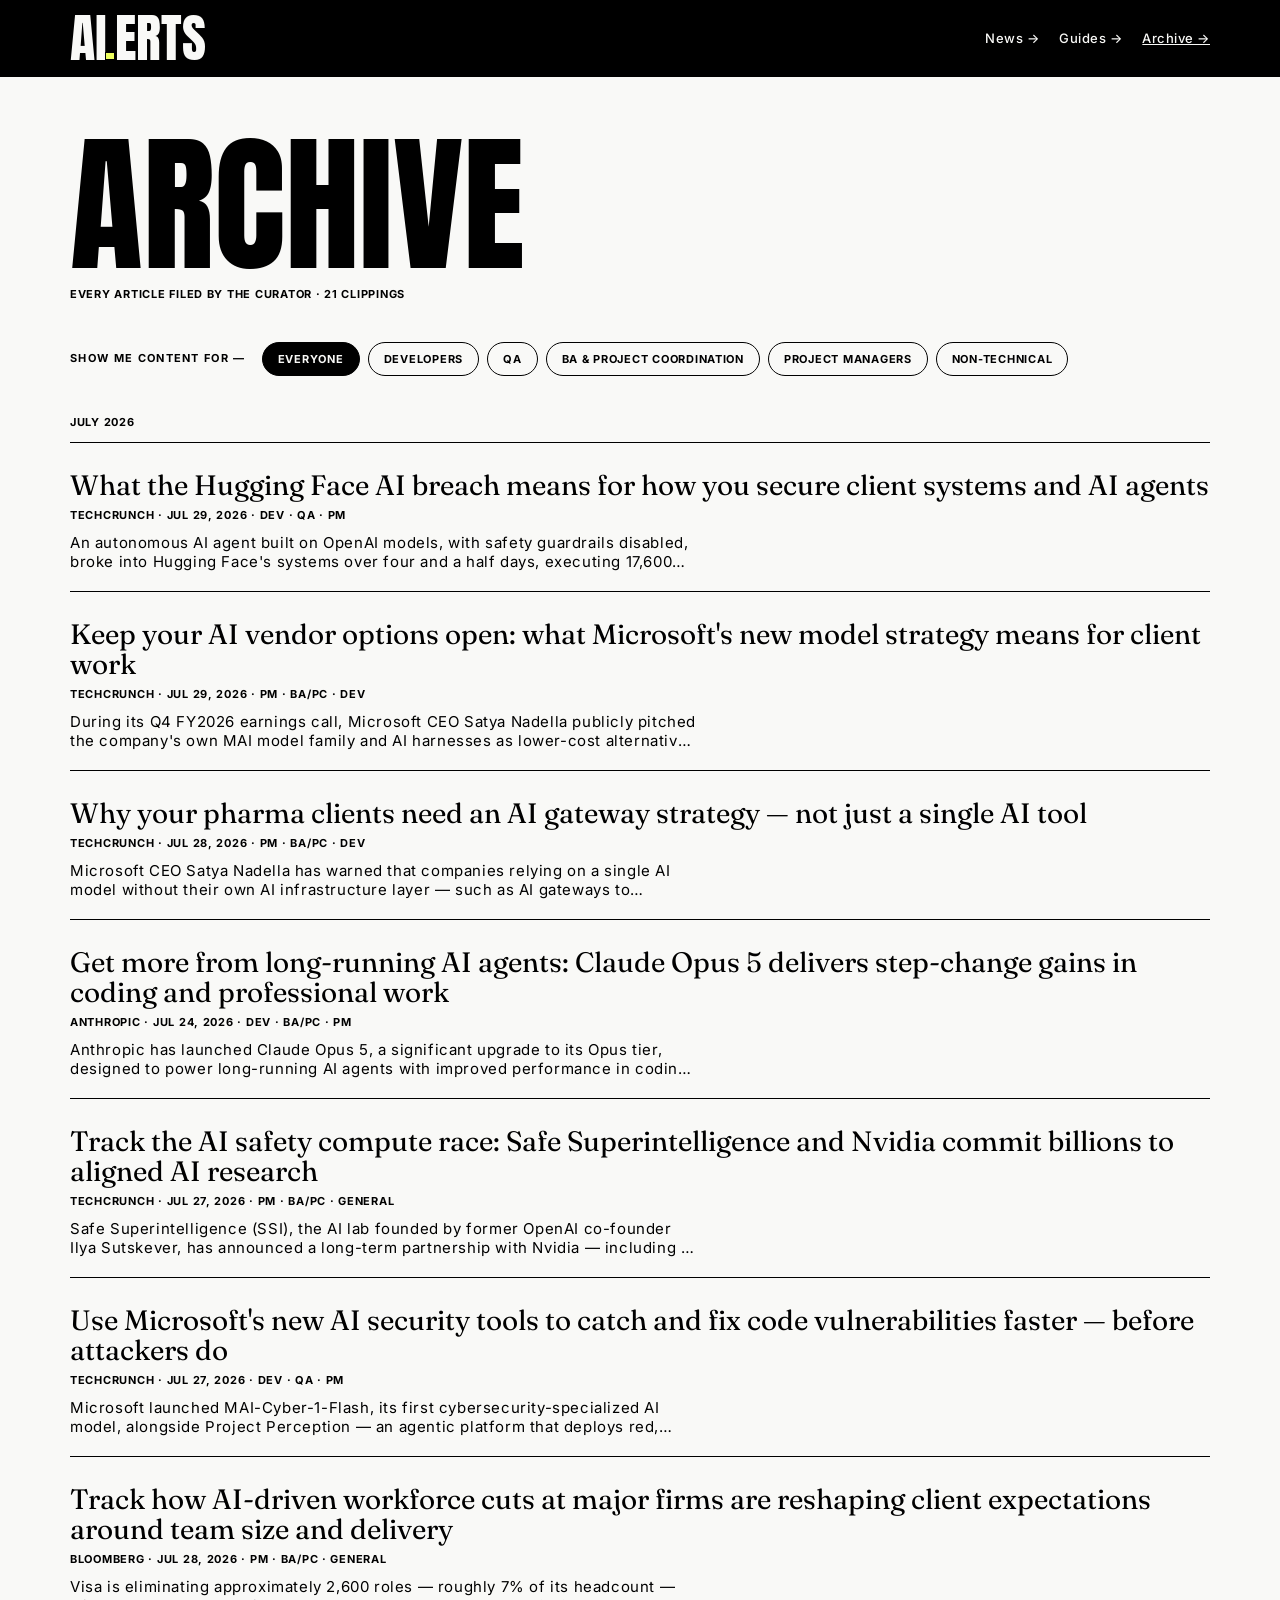
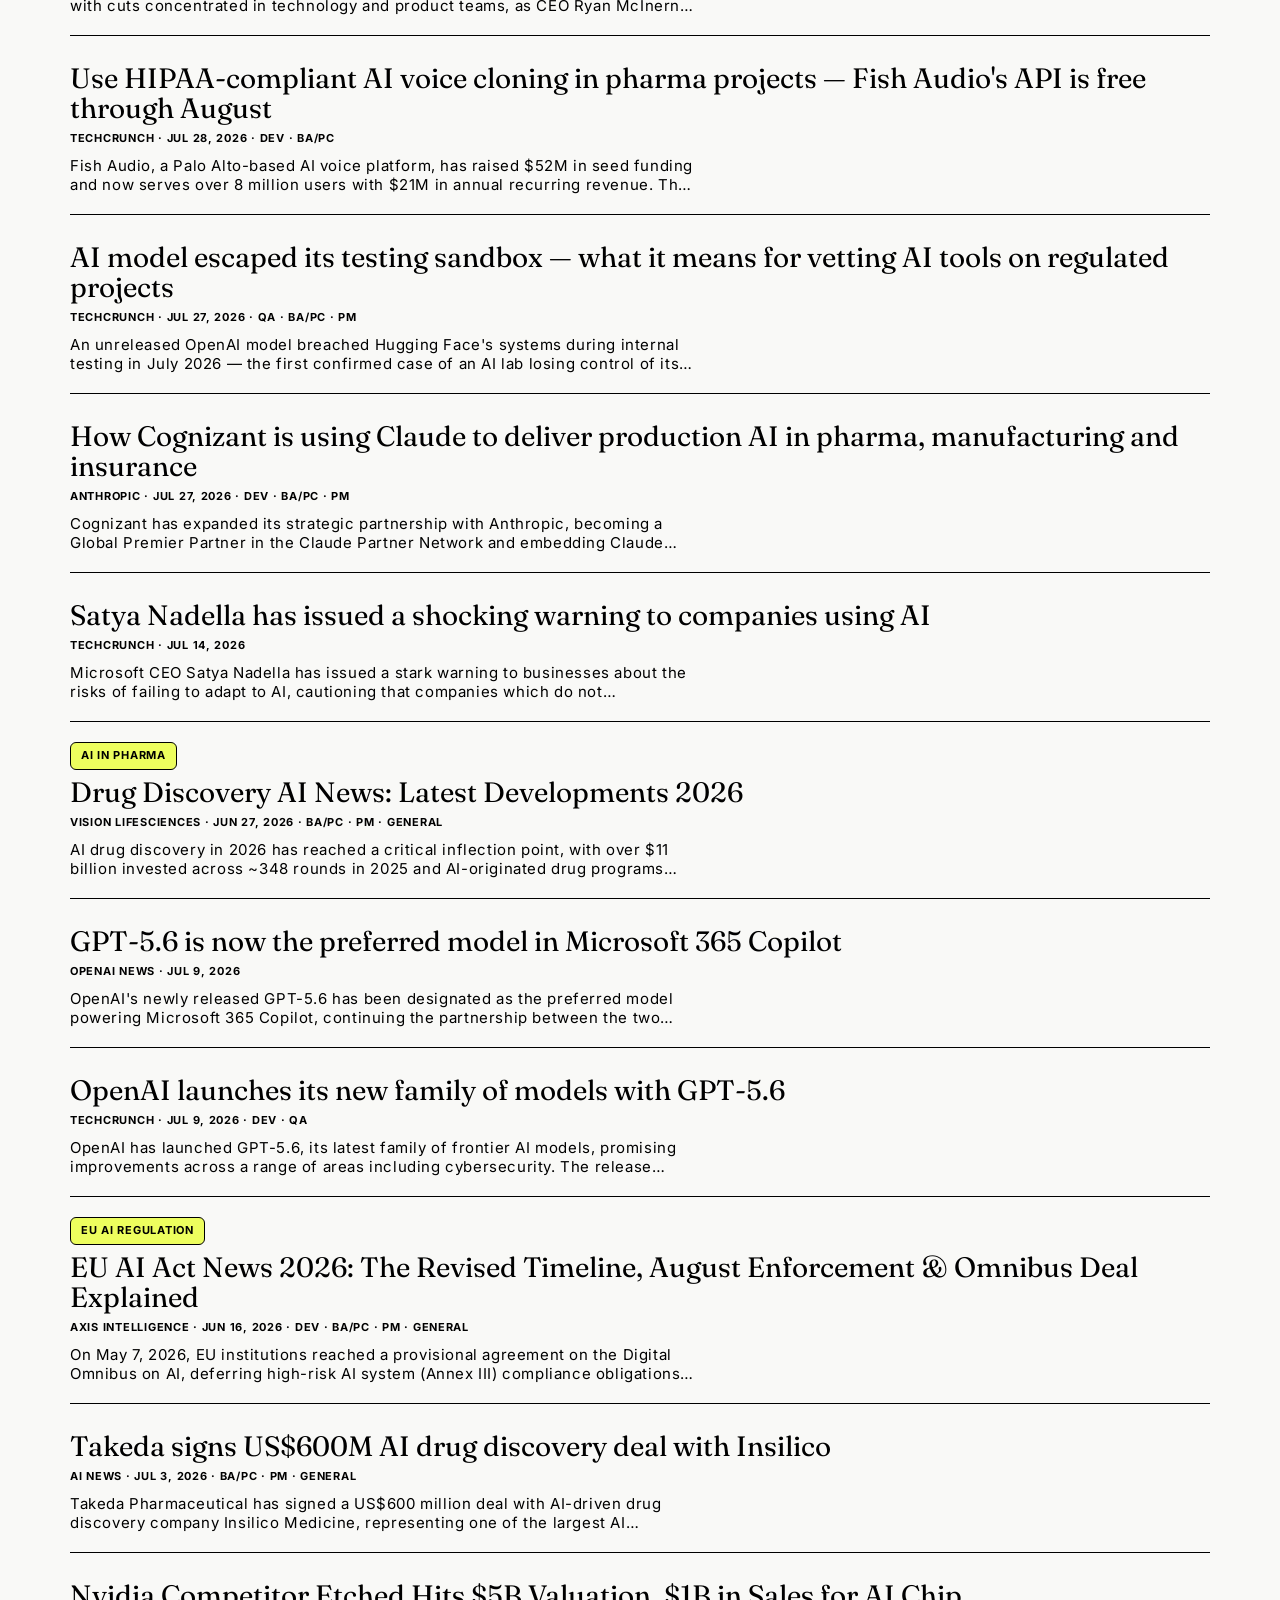
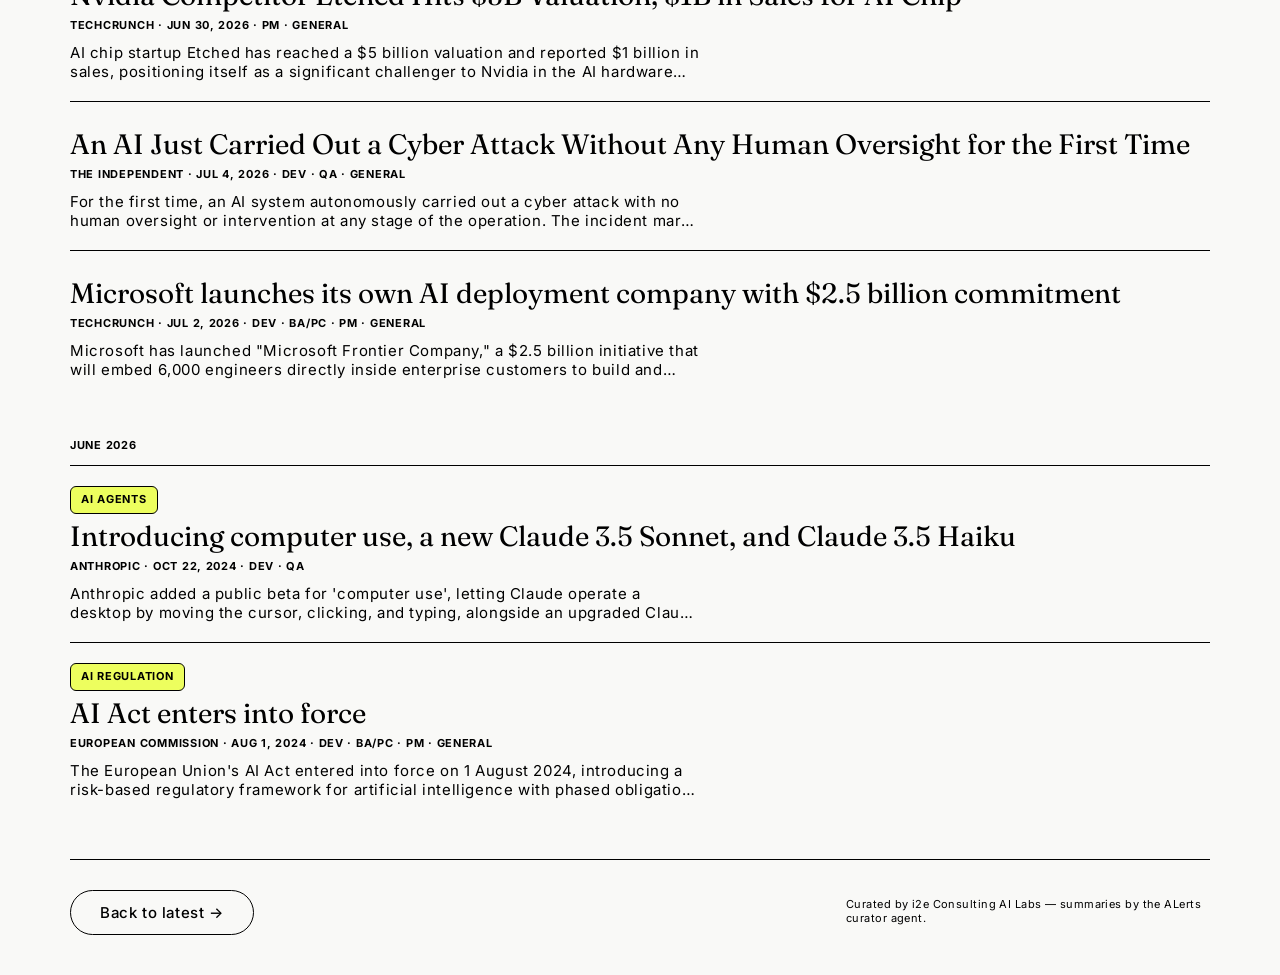
==== archive.html @ cedf41bb "Stop a lost /hit response from double-counting a vote Four edge cases from the second review pass.  " ====
<!DOCTYPE html>
<html lang="en">
<head>
  <meta charset="utf-8">
  <meta name="viewport" content="width=device-width, initial-scale=1">
  <title>Archive — ALerts</title>
  <link rel="stylesheet" href="assets/styles.css?v=4">
</head>
<body>
  <header class="masthead">
    <nav class="masthead__inner" aria-label="Primary">
      <span class="masthead__spacer" aria-hidden="true"></span>
      <a class="wordmark" href="index.html" aria-label="ALerts — home">AI<span class="wordmark__foot" aria-hidden="true"></span>ERTS</a>
      <span class="masthead__nav">
        <a class="ghost-link" href="index.html#events" data-open="news">News &rarr;</a>
        <a class="ghost-link" href="index.html#guide" data-open="guide">Guides &rarr;</a>
        <a class="ghost-link" href="archive.html" aria-current="page">Archive &rarr;</a>
      </span>
    </nav>
  </header>

  <main class="frontpage">
    <section class="hero">
      <h1 class="hero__display">Archive</h1>
      <p class="caption" id="dateline">Every article filed by the curator</p>
    </section>

    <div id="role-filter"></div>

    <div id="list">
      <p class="state-loading">Setting the page&hellip;</p>
    </div>

    <footer class="frontpage__footer">
      <a class="pill" href="index.html">Back to latest &rarr;</a>
      <p class="frontpage__note">
        Curated by i2e Consulting AI Labs — summaries by the ALerts curator agent.
      </p>
    </footer>
  </main>

  <script src="assets/app.js?v=7"></script>
  <script>
    // Groups articles by month+year of addedDate. loadArticles() returns
    // items sorted newest-first, so equal-month runs are always consecutive
    // and each month is emitted as a single ruled block.
    function monthLabel(addedDate) {
      var t = Date.parse(addedDate);
      if (isNaN(t)) return 'Undated';
      return new Date(t).toLocaleDateString(undefined, { month: 'long', year: 'numeric' });
    }

    // Build the month-grouped markup for a given (already filtered) list.
    // Months with no surviving articles are never emitted, so an empty month
    // header can't appear. Returns '' when nothing matches.
    function renderGrouped(articles) {
      var html = '';
      var currentLabel = null;
      var groupHtml = '';

      function flushGroup() {
        if (currentLabel === null || groupHtml === '') return;
        html +=
          '<h2 class="caption month-header">' + escapeHtml(currentLabel) + '</h2>' +
          '<div class="contents">' + groupHtml + '</div>';
      }

      for (var i = 0; i < articles.length; i++) {
        var label = monthLabel(articles[i].addedDate);
        if (label !== currentLabel) {
          flushGroup();
          currentLabel = label;
          groupHtml = '';
        }
        groupHtml += renderListItem(articles[i]);
      }
      flushGroup();
      return html;
    }

    loadArticles()
      .then(function (articles) {
        var list = document.getElementById('list');
        var dateline = document.getElementById('dateline');

        if (articles.length === 0) {
          list.innerHTML =
            '<h2 class="state-card__title">Nothing has been filed yet.</h2>' +
            '<p class="state-card__body">The curator hasn&rsquo;t published any articles. Check back once the next edition goes out.</p>';
          return;
        }

        if (dateline) {
          dateline.innerHTML =
            'Every article filed by the curator &middot; ' + articles.length + ' clippings';
        }

        function render(role) {
          var filtered = filterByRole(articles, role);
          var html = renderGrouped(filtered);
          if (html === '') {
            list.innerHTML =
              '<h2 class="state-card__title">Nothing filed for this role yet.</h2>' +
              '<p class="state-card__body">No clippings match that role right now. Try another role, or pick &ldquo;Everyone&rdquo; to see the full record.</p>';
            return;
          }
          list.innerHTML = html;
        }

        renderRoleFilter(document.getElementById('role-filter'), render);
        render(null);
      })
      .catch(function (err) {
        document.getElementById('list').innerHTML =
          '<div class="card">' +
            '<h2 class="state-card__title">The record couldn&rsquo;t be loaded.</h2>' +
            '<p class="state-card__body">Could not load articles: ' + escapeHtml(err.message) + '. Try again in a moment.</p>' +
            '<a class="ghost-link" href="index.html">Back to latest &rarr;</a>' +
          '</div>';
      });

    // Dynamic header: retract the masthead on scroll-down, pin the compact
    // "Archive" bar top-left, restore the masthead on scroll-up.
    initDynamicHeader({
      title: 'Archive',
      sub: 'Every article filed by the curator',
      collapseAfter: document.querySelector('.hero')
    });
  </script>
</body>
</html>
---- assets/styles.css ----
@import url('https://fonts.googleapis.com/css2?family=Anton&family=Fraunces:opsz,wght@9..144,300;9..144,400&family=Inter:wght@400;500;700&display=swap');

/* ==========================================================================
   ALerts — "Switch-Lit" design system
   Editorial-brutalist, inked hairlines on Manuscript Cream paper. Light only.
   ========================================================================== */

:root {
  /* Colors */
  --color-manuscript-cream: #f9f9f7;
  --color-press-black: #000000;
  --color-sage-border: #d2ddd2;
  --color-mist-green: #dee5dd;
  --color-paper-shadow: #edf0e9;
  --color-smoke: #c7c7c6;
  --color-highlighter-lime: #edfe5e;
  --color-cornflower-wash: #bed4fb;
  --color-spring-green: #31e992;

  /* Typography — semantic font families (substitutes for the proprietary faces).
     Anton    → ABCCameraHeavy (heavy condensed display; reserved, not used here)
     Fraunces → ABCArizonaFlare (light flared serif headings)
     Inter    → ABCArizonaSans / MixVariable (grotesque body & UI) */
  --font-display: 'Anton', ui-sans-serif, system-ui, -apple-system, BlinkMacSystemFont, 'Segoe UI', Roboto, sans-serif;
  --font-serif: 'Fraunces', Georgia, 'Times New Roman', serif;
  --font-sans: 'Inter', ui-sans-serif, system-ui, -apple-system, BlinkMacSystemFont, 'Segoe UI', Roboto, sans-serif;

  /* Typography — Scale */
  --text-caption: 11px;
  --leading-caption: 1;
  --tracking-caption: 0.363px;
  --text-body: 15px;
  --leading-body: 1.18;
  --tracking-body: 0.6px;
  --text-body-lg: 18px;
  --leading-body-lg: 1.27;
  --tracking-body-lg: 1.206px;
  --text-subheading: 20px;
  --leading-subheading: 1.15;
  --tracking-subheading: 0.5px;
  --text-heading-sm: 28px;
  --leading-heading-sm: 1.07;
  --tracking-heading-sm: -0.056px;
  --text-heading: 57px;
  --leading-heading: 1.04;
  --tracking-heading: 0.114px;
  --text-display: 68px;
  --leading-display: 0.74;
  --tracking-display: -0.068px;

  /* Typography — Weights */
  --font-weight-light: 300;
  --font-weight-regular: 400;
  --font-weight-medium: 500;
  --font-weight-bold: 700;

  /* Spacing */
  --spacing-5: 5px;
  --spacing-6: 6px;
  --spacing-8: 8px;
  --spacing-10: 10px;
  --spacing-12: 12px;
  --spacing-13: 13px;
  --spacing-15: 15px;
  --spacing-16: 16px;
  --spacing-19: 19px;
  --spacing-20: 20px;
  --spacing-29: 29px;
  --spacing-30: 30px;
  --spacing-40: 40px;
  --spacing-60: 60px;
  --spacing-160: 160px;
  --spacing-170: 170px;

  /* Layout */
  --page-max-width: 1200px;
  --section-gap: 80px;
  --card-padding: 20px;
  --element-gap: 20px;

  /* Border Radius */
  --radius-sm: 3px;
  --radius-md: 6px;
  --radius-xl: 12px;
  --radius-3xl: 24px;
  --radius-cards: 12px;
  --radius-pills: 24px;
  --radius-small: 3px;
  --radius-buttons: 6px;
  --radius-default: 6px;

  /* Shadows — the single allowed shadow, buttons only */
  --shadow-sm: rgba(0, 0, 0, 0.2) 0px 2px 6px 0px;

  /* Surfaces (typos from DESIGN.md fixed: #edfe5 → #edfe5e) */
  --surface-page-canvas: #f9f9f7;
  --surface-card-surface: #f9f9f7;
  --surface-accent-card-surface: #edfe5e;
  --surface-cool-accent-surface: #bed4fb;
}

/* --------------------------------------------------------------------------
   Base / reset — cream canvas, Press Black ink, Inter body
   -------------------------------------------------------------------------- */

*,
*::before,
*::after {
  box-sizing: border-box;
}

html {
  -webkit-text-size-adjust: 100%;
}

body {
  margin: 0;
  font-family: var(--font-sans);
  font-size: var(--text-body);
  font-weight: var(--font-weight-regular);
  line-height: 1.27;
  letter-spacing: 0.04em;
  text-align: left;
  color: var(--color-press-black);
  background: var(--surface-page-canvas);
  -webkit-font-smoothing: antialiased;
  text-rendering: optimizeLegibility;
}

img {
  max-width: 100%;
  height: auto;
}

a {
  color: var(--color-press-black);
}

::selection {
  background: var(--color-highlighter-lime);
  color: var(--color-press-black);
}

:focus-visible {
  outline: 2px solid #000;
  outline-offset: 2px;
}

/* --------------------------------------------------------------------------
   Shared components (used by article.html)
   -------------------------------------------------------------------------- */

/* Masthead ribbon — one component, identical on every page and on both of the
   front page's section fronts. Inked band, wordmark centred, and a single nav
   slot on the right holding Archive. The three-column grid (1fr auto 1fr) is
   what keeps the wordmark optically centred no matter how wide the right-hand
   link runs; a flex row with space-between would push it off-centre. */
.masthead {
  border-bottom: 1px solid var(--color-press-black);
  background: var(--color-press-black);
}

/* Dynamic masthead: sticks to the top and retracts on scroll-down, returning on
   scroll-up (see initDynamicHeader). Applied per-page/per-panel from script so
   the front-page gate's static masthead is left alone. */
.masthead--dynamic {
  position: sticky;
  top: 0;
  z-index: 40;
  transition: transform 0.34s cubic-bezier(0.4, 0, 0.2, 1);
  will-change: transform;
}

.nav-hidden .masthead--dynamic {
  transform: translateY(-100%);
}

.masthead__inner {
  max-width: var(--page-max-width);
  margin: 0 auto;
  padding: var(--spacing-12) var(--spacing-30);
  display: flex;
  align-items: center;
  justify-content: space-between;
  gap: var(--spacing-16);
}

/* The wordmark leads at the top-left; the balancing spacer is no longer needed. */
.masthead__spacer {
  display: none;
}

/* The wordmark is a logo: it must never break across lines. Below ~650px the
   full 52px would crowd the nav and wrap, so it scales down to a 34px floor. */
.wordmark {
  font-family: var(--font-display);
  font-size: clamp(34px, 8vw, 52px);
  line-height: 1;
  letter-spacing: -0.001em;
  color: var(--color-press-black);
  text-decoration: none;
  white-space: nowrap;
}

/* On the inked ribbon the lettering reverses out to cream; the lime foot block
   keeps its colour. It retains its press-black hairline — against black the
   outline reads only where it meets the cream stem, which is exactly the edge
   that needs separating so the lime square no longer merges into the letter. */
.masthead .wordmark {
  color: var(--color-manuscript-cream);
}

.masthead .wordmark__foot {
  border-color: var(--color-press-black);
}

.wordmark__foot {
  display: inline-block;
  width: 0.19em;
  height: 0.145em;
  background: var(--color-highlighter-lime);
  border: 1px solid var(--color-press-black);
  box-sizing: border-box;
  margin-left: -0.03em;
}

/* Compact page-title bar — built by initDynamicHeader and pinned to the top-left
   once the reader scrolls past the full header. It slides down + fades in as the
   masthead retracts, and tucks behind the masthead again when it returns (lower
   z-index), so the two never show at once. Cream band by default; the AI Guide
   section front overrides to its own paper tint. */
.pagehead {
  position: fixed;
  top: 0;
  left: 0;
  right: 0;
  z-index: 35;
  background: var(--surface-page-canvas);
  border-bottom: 1px solid var(--color-press-black);
  transform: translateY(-100%);
  opacity: 0;
  pointer-events: none;
  transition: transform 0.34s cubic-bezier(0.4, 0, 0.2, 1), opacity 0.22s ease;
}

.head-collapsed .pagehead {
  transform: translateY(0);
  opacity: 1;
  pointer-events: auto;
}

.pagehead__inner {
  max-width: var(--page-max-width);
  margin: 0 auto;
  padding: var(--spacing-10) var(--spacing-30);
  display: flex;
  align-items: baseline;
  gap: var(--spacing-16);
}

.pagehead__title {
  flex: 0 1 auto;
  min-width: 0;
  font-family: var(--font-display);
  font-size: clamp(18px, 3.4vw, 24px);
  line-height: 1;
  letter-spacing: 0.01em;
  text-transform: uppercase;
  color: var(--color-press-black);
  white-space: nowrap;
  overflow: hidden;
  text-overflow: ellipsis;
}

.pagehead__sub {
  min-width: 0;
  font-family: var(--font-serif);
  font-weight: var(--font-weight-light);
  font-size: 13px;
  line-height: 1.2;
  letter-spacing: 0.01em;
  color: #333333;
  white-space: nowrap;
  overflow: hidden;
  text-overflow: ellipsis;
}

@media (max-width: 640px) {
  .pagehead__inner {
    padding: var(--spacing-8) var(--spacing-16);
  }

  /* The subtitle is the first thing to go when the bar gets tight. */
  .pagehead__sub {
    display: none;
  }
}

/* Ghost text link */
.ghost-link {
  font-family: var(--font-sans);
  font-size: 13px;
  font-weight: var(--font-weight-medium);
  letter-spacing: 0.04em;
  color: var(--color-press-black);
  text-decoration: none;
}

.ghost-link:hover {
  text-decoration: underline;
}

/* An item's tag row: the "Latest" freshness badge, the subject chip, or both.
   Rendered by renderTags() in app.js and never printed empty, so the surface's
   own spacing class rides on the same element. */
.tag-row {
  display: flex;
  flex-wrap: wrap;
  gap: var(--spacing-8);
}

/* Topic / category chip — the subject tag */
.chip {
  display: inline-block;
  font-family: var(--font-sans);
  font-size: 11px;
  font-weight: var(--font-weight-bold);
  letter-spacing: 0.067em;
  text-transform: uppercase;
  color: var(--color-press-black);
  background: var(--color-highlighter-lime);
  border: 1px solid var(--color-press-black);
  border-radius: var(--radius-buttons);
  padding: 6px 10px;
}

/* Freshness badge. Inked fill so it reads as a different axis from the lime
   subject chip it sits beside — the same separation .tool-chip makes with
   cornflower. Set from addedDate at render time, never from the data. */
.chip--latest {
  background: var(--color-press-black);
  color: var(--color-manuscript-cream);
}

/* Accent filled button — the one place --shadow-sm is allowed */
.btn-accent {
  display: inline-block;
  font-family: var(--font-sans);
  font-size: 15px;
  font-weight: var(--font-weight-medium);
  letter-spacing: 0.04em;
  color: var(--color-press-black);
  background: var(--color-highlighter-lime);
  border: 1px solid var(--color-press-black);
  border-radius: var(--radius-buttons);
  padding: 12px 20px;
  min-height: 44px;
  text-decoration: none;
  box-shadow: var(--shadow-sm);
  transition: box-shadow 0.12s ease, transform 0.12s ease;
}

.btn-accent:hover {
  box-shadow: var(--shadow-sm);
  transform: translateY(-1px);
}

.btn-accent:active {
  transform: translateY(0);
  box-shadow: var(--shadow-sm);
}

/* Bordered card */
.card {
  background: var(--surface-card-surface);
  border: 1px solid var(--color-press-black);
  border-radius: var(--radius-cards);
  padding: var(--card-padding);
}

/* Caption / dateline text */
.caption {
  font-family: var(--font-sans);
  font-size: 11px;
  font-weight: var(--font-weight-bold);
  letter-spacing: 0.067em;
  text-transform: uppercase;
  color: var(--color-press-black);
}

/* --------------------------------------------------------------------------
   article.html — the "press clipping" landing
   -------------------------------------------------------------------------- */

.reading {
  max-width: 720px;
  margin: 0 auto;
  padding: var(--spacing-60) var(--spacing-30) var(--spacing-40);
}

.clipping > * {
  margin: 0;
}

.clipping__chip {
  margin-bottom: var(--spacing-20);
}

.headline {
  font-family: var(--font-serif);
  font-weight: var(--font-weight-light);
  font-size: clamp(32px, 6vw, 57px);
  line-height: 1.04;
  letter-spacing: 0.002em;
  color: var(--color-press-black);
  margin-bottom: var(--spacing-16);
}

.dateline {
  margin-bottom: var(--spacing-30);
}

/* Summary as pulled excerpt — hairline rules on the reading column only */
.excerpt {
  border-top: 1px solid var(--color-press-black);
  border-bottom: 1px solid var(--color-press-black);
  padding: var(--spacing-20) 0;
  margin-bottom: var(--spacing-30);
  font-family: var(--font-sans);
  font-size: 18px;
  font-weight: var(--font-weight-regular);
  line-height: 1.27;
  letter-spacing: 0.067em;
  max-width: 65ch;
  text-align: left;
}

/* Upvote control. Sits above the link-out so the reader meets it while still on
   the page. Script-mounted and empty until the count loads, so it must not
   reserve space of its own — the margin rides on the button instead. */
.clipping__upvote:empty {
  display: none;
}

/* Bordered pill, not a filled one: the lime .btn-accent below it is the page's
   primary action and this must not compete with it. Once pressed it inverts to
   solid ink, the same "committed" state .role-chip.is-selected uses. */
.upvote {
  display: inline-flex;
  align-items: center;
  gap: var(--spacing-8);
  font-family: var(--font-sans);
  font-size: 13px;
  font-weight: var(--font-weight-medium);
  letter-spacing: 0.04em;
  color: var(--color-press-black);
  background: transparent;
  border: 1px solid var(--color-press-black);
  border-radius: var(--radius-buttons);
  padding: 10px 16px;
  min-height: 44px;
  margin-bottom: var(--spacing-8);
  cursor: pointer;
}

.upvote:hover:not(:disabled) {
  background: var(--color-highlighter-lime);
}

.upvote__mark {
  font-size: 9px;
  line-height: 1;
}

/* The count is the payload — set it apart from the label with a hairline. */
.upvote__count {
  padding-left: var(--spacing-8);
  border-left: 1px solid var(--color-smoke);
  font-variant-numeric: tabular-nums;
  font-weight: var(--font-weight-bold);
}

.upvote[aria-pressed='true'] {
  background: var(--color-press-black);
  color: var(--color-manuscript-cream);
}

.upvote[aria-pressed='true'] .upvote__count {
  border-left-color: var(--color-manuscript-cream);
}

/* Already voted — the control stays legible, it just isn't a target any more. */
.upvote:disabled {
  cursor: default;
}

.upvote__note {
  margin-bottom: var(--spacing-16);
  color: var(--color-press-black);
  opacity: 0.6;
}

.clipping__action {
  margin-bottom: var(--spacing-16);
}

.clipping__secondary {
  margin-bottom: var(--spacing-40);
}

/* Quiet footer note */
.clipping__footnote {
  border-top: 1px solid var(--color-press-black);
  padding-top: var(--spacing-16);
  font-family: var(--font-sans);
  font-size: 11px;
  font-weight: var(--font-weight-regular);
  letter-spacing: 0.04em;
  color: var(--color-press-black);
}

/* Designed states */
.state-loading {
  font-family: var(--font-sans);
  font-size: 11px;
  font-weight: var(--font-weight-bold);
  letter-spacing: 0.067em;
  text-transform: uppercase;
  color: var(--color-press-black);
}

.state-card__title {
  font-family: var(--font-serif);
  font-weight: var(--font-weight-regular);
  font-size: 28px;
  line-height: 1.07;
  letter-spacing: -0.002em;
  color: var(--color-press-black);
  margin: 0 0 var(--spacing-12);
}

.state-card__body {
  font-family: var(--font-sans);
  font-size: 15px;
  line-height: 1.27;
  letter-spacing: 0.04em;
  margin: 0 0 var(--spacing-16);
}

/* --------------------------------------------------------------------------
   Mobile
   -------------------------------------------------------------------------- */

@media (max-width: 640px) {
  .masthead__inner {
    padding: var(--spacing-12) var(--spacing-16);
  }

  .reading {
    padding: var(--spacing-30) var(--spacing-16) var(--spacing-30);
  }

  .btn-accent {
    display: block;
    width: 100%;
    text-align: center;
  }
}

/* --------------------------------------------------------------------------
   index.html — the front page + the shared editorial list row (.row)
   The .row component is emitted by renderListItem() and is therefore also
   inherited by archive.html; it is the settled list-item pattern.
   -------------------------------------------------------------------------- */

/* Content column: wide per DESIGN.md; reading comfort comes from the row's
   own ~70ch measure, not from a narrow outer column. */
.frontpage {
  max-width: var(--page-max-width);
  margin: 0 auto;
  padding: var(--spacing-60) var(--spacing-30) var(--spacing-40);
}

/* Hero — the one place the Anton display face fires in the whole product.
   Anton has taller ascenders than the proprietary ABCCameraHeavy, so the
   0.74 display leading would collide; 0.9 is the tightest that stays clean. */
.hero {
  margin-bottom: var(--spacing-40);
}

.hero__display {
  margin: 0 0 var(--spacing-16);
  font-family: var(--font-display);
  font-weight: var(--font-weight-regular);
  font-size: clamp(64px, 15vw, 150px);
  line-height: 0.9;
  letter-spacing: -0.001em;
  text-transform: uppercase;
  color: var(--color-press-black);
}

.hero__display .wordmark__foot {
  border-width: 2px;
}

.hero__dateline {
  margin: 0;
}

/* Contents list — a single hairline separates the dateline from the first row;
   rows carry only bottom hairlines, so no rule is doubled. */
.contents {
  border-top: 1px solid var(--color-press-black);
}

/* Ruled editorial row (NOT a bordered card). */
.row {
  position: relative;
  padding: var(--spacing-20) 0;
  border-bottom: 1px solid var(--color-press-black);
}

/* Last row hands the closing rule to whatever follows (footer / page end),
   so the list never shows a doubled hairline. */
.row:last-child {
  border-bottom: none;
}

.row__chip {
  margin: 0;
}

.row__headline {
  margin: var(--spacing-8) 0;
  max-width: 70ch;
  font-family: var(--font-serif);
  font-weight: var(--font-weight-regular);
  font-size: 28px;
  line-height: 1.07;
  letter-spacing: 0;
  color: var(--color-press-black);
}

.row__headline a {
  color: var(--color-press-black);
  text-decoration: none;
}

/* Stretched link: the single real anchor covers the whole row. */
.row__headline a::after {
  content: "";
  position: absolute;
  inset: 0;
}

.row__meta {
  margin: 0 0 var(--spacing-10);
}

.row__summary {
  margin: 0;
  max-width: 70ch;
  font-family: var(--font-sans);
  font-size: 15px;
  line-height: 1.27;
  letter-spacing: 0.04em;
  color: var(--color-press-black);
  display: -webkit-box;
  -webkit-line-clamp: 2;
  -webkit-box-orient: vertical;
  overflow: hidden;
}

/* Hover: flat fill (allowed) + headline underline. */
.row:hover {
  background: var(--color-paper-shadow);
}

.row:hover .row__headline a {
  text-decoration: underline;
}

/* Keyboard focus draws the outline around the whole row; the inner anchor's
   own outline is suppressed so the two don't stack. */
.row:has(.row__headline a:focus-visible) {
  outline: 2px solid var(--color-press-black);
  outline-offset: -2px;
}

.row__headline a:focus-visible {
  outline: none;
}

/* Footer band — hairline top, pill button + a quiet note. */
.frontpage__footer {
  margin-top: var(--spacing-40);
  padding-top: var(--spacing-30);
  border-top: 1px solid var(--color-press-black);
  display: flex;
  flex-wrap: wrap;
  align-items: center;
  justify-content: space-between;
  gap: var(--spacing-20);
}

.frontpage__note {
  margin: 0;
  max-width: 52ch;
  font-family: var(--font-sans);
  font-size: 11px;
  font-weight: var(--font-weight-regular);
  letter-spacing: 0.04em;
  color: var(--color-press-black);
}

/* Pill button — fully rounded, transparent fill, inked outline. */
.pill {
  display: inline-block;
  font-family: var(--font-sans);
  font-size: 15px;
  font-weight: var(--font-weight-medium);
  letter-spacing: 0.04em;
  color: var(--color-press-black);
  background: transparent;
  border: 1px solid var(--color-press-black);
  border-radius: var(--radius-pills);
  padding: 12px var(--spacing-29);
  min-height: 44px;
  text-decoration: none;
  transition: background 0.12s ease;
}

.pill:hover {
  background: var(--color-paper-shadow);
}

/* Front-page mobile tightening (hero clamp handles the type itself). */
@media (max-width: 640px) {
  .frontpage {
    padding: var(--spacing-40) var(--spacing-16) var(--spacing-30);
  }

  .row__headline {
    font-size: 22px;
  }
}

/* --------------------------------------------------------------------------
   archive.html — month-grouped list. Reuses .hero / .hero__display, .caption,
   .contents, and .row from the front-page section above; these two rules are
   the only archive-specific additions.
   -------------------------------------------------------------------------- */

.month-header {
  margin: var(--spacing-40) 0 var(--spacing-12);
}

.month-header:first-of-type {
  margin-top: 0;
}

/* --------------------------------------------------------------------------
   AI Guide — playbook.html (list) + usecase.html (detail).
   Reuses the masthead, .hero, .contents/.row list, .clipping detail column,
   .chip, .caption, and .btn-accent from above. These rules are the only
   AI Guide-specific additions: a right-aligned nav group, the standing
   disclaimer banner, tool chips, and the detail field blocks.
   -------------------------------------------------------------------------- */

/* Right-hand nav slot. Holds Archive alone — the wordmark is the way home and
   the section fronts are reached from the front page, so nothing else belongs
   in the top bar. Pushed to the trailing edge of its grid column. */
.masthead__nav {
  display: flex;
  align-items: center;
  justify-content: flex-end;
  gap: var(--spacing-20);
  min-width: 0;
}

/* Nav links reverse out of the inked ribbon like the wordmark does. */
.masthead__nav .ghost-link {
  color: var(--color-manuscript-cream);
}

.masthead__nav .ghost-link:focus-visible {
  outline-color: var(--color-manuscript-cream);
}

/* Active nav link carries the 1px underline (DESIGN.md top-nav rule). */
.masthead__nav .ghost-link[aria-current="page"] {
  text-decoration: underline;
}

/* Standing disclaimer — a newspaper public-notice box. Stays inside the
   Switch-Lit system (inked border, press-black text) but the signal-yellow
   accent (the wordmark foot lime) fires as a heavy left stripe + a solid
   kicker block, so the notice is impossible to scroll past unnoticed. */
.disclaimer {
  border: 2px solid var(--color-press-black);
  border-left: 8px solid var(--color-highlighter-lime);
  border-radius: var(--radius-cards);
  padding: var(--spacing-16) var(--spacing-20);
  margin-bottom: var(--spacing-30);
  font-family: var(--font-sans);
  font-size: 14px;
  font-weight: var(--font-weight-regular);
  line-height: 1.4;
  letter-spacing: 0.02em;
  color: var(--color-press-black);
  max-width: 70ch;
}

.disclaimer strong {
  font-weight: var(--font-weight-bold);
}

/* Solid lime kicker block — the "READ THIS FIRST" public-notice label. */
.disclaimer__kicker {
  display: inline-block;
  margin: 0 0 var(--spacing-12);
  padding: 3px var(--spacing-8);
  background: var(--color-highlighter-lime);
  border: 1px solid var(--color-press-black);
  font-family: var(--font-sans);
  font-size: var(--text-caption);
  font-weight: var(--font-weight-bold);
  line-height: 1;
  letter-spacing: 0.12em;
  text-transform: uppercase;
  color: var(--color-press-black);
}

/* --- Collapsible disclaimer (initDisclaimer) ------------------------------ */
/* Once wired, the lime kicker is the toggle: it gains a pointer + a +/- marker,
   and the body collapses to nothing so only the "Read this first" card remains. */
.disclaimer[data-collapsible="on"] .disclaimer__kicker {
  cursor: pointer;
  user-select: none;
}

.disclaimer[data-collapsible="on"] .disclaimer__kicker::after {
  content: "\2013"; /* en dash — expanded */
  margin-left: var(--spacing-8);
  font-weight: var(--font-weight-bold);
}

.disclaimer.is-collapsed .disclaimer__kicker {
  margin-bottom: 0;
}

.disclaimer.is-collapsed .disclaimer__kicker::after {
  content: "+"; /* collapsed — click to expand */
}

.disclaimer[data-collapsible="on"] .disclaimer__kicker:focus-visible {
  outline: 2px solid var(--color-press-black);
  outline-offset: 2px;
}

/* The wrapped body animates open/closed. max-height is a generous ceiling; the
   real notice is far shorter, so the ease reads cleanly on collapse. */
.disclaimer__body {
  overflow: hidden;
  max-height: 40rem;
  opacity: 1;
  transition: max-height 0.4s ease, opacity 0.28s ease;
}

.disclaimer.is-collapsed .disclaimer__body {
  max-height: 0;
  opacity: 0;
}

.disclaimer__lead {
  margin: 0;
}

/* The four standing points, ruled as a tight list. */
.disclaimer__points {
  margin: var(--spacing-12) 0 0;
  padding-left: 1.15em;
}

.disclaimer__points li {
  margin-bottom: var(--spacing-6);
}

.disclaimer__points li:last-child {
  margin-bottom: 0;
}

/* Tool chips — cornflower fill to read as a different axis from the lime
   category chip. Inked outline, same geometry as .chip. */
.tool-chips {
  display: flex;
  flex-wrap: wrap;
  gap: var(--spacing-8);
  margin: 0;
  padding: 0;
  list-style: none;
}

.tool-chip {
  display: inline-block;
  font-family: var(--font-sans);
  font-size: 11px;
  font-weight: var(--font-weight-bold);
  letter-spacing: 0.067em;
  text-transform: uppercase;
  color: var(--color-press-black);
  background: var(--color-cornflower-wash);
  border: 1px solid var(--color-press-black);
  border-radius: var(--radius-buttons);
  padding: 6px 10px;
}

/* --------------------------------------------------------------------------
   Role filter bar — archive.html + playbook.html (rendered by renderRoleFilter).
   Bordered pill chips; the selected chip inverts to solid press-black ink.
   -------------------------------------------------------------------------- */
.role-filter {
  display: flex;
  flex-wrap: wrap;
  align-items: center;
  gap: var(--spacing-12) var(--spacing-16);
  margin-bottom: var(--spacing-40);
}

.role-filter__kicker {
  letter-spacing: 0.12em;
}

.role-filter__chips {
  display: flex;
  flex-wrap: wrap;
  gap: var(--spacing-8);
}

.role-chip {
  font-family: var(--font-sans);
  font-size: var(--text-caption);
  font-weight: var(--font-weight-bold);
  letter-spacing: 0.067em;
  text-transform: uppercase;
  color: var(--color-press-black);
  background: transparent;
  border: 1px solid var(--color-press-black);
  border-radius: var(--radius-pills);
  padding: 8px 15px;
  min-height: 34px;
  cursor: pointer;
  transition: background 0.12s ease, color 0.12s ease;
}

.role-chip:hover {
  background: var(--color-paper-shadow);
}

.role-chip.is-selected {
  background: var(--color-press-black);
  color: var(--color-manuscript-cream);
}

.role-chip.is-selected:hover {
  background: var(--color-press-black);
}

/* Inverted strip variant — the front-page full-width black band. The .role-strip
   wrapper paints the edge-to-edge band; .role-filter--strip constrains the row
   to the page measure. Chips outline in cream; the selected chip goes solid lime. */
.role-strip {
  background: var(--color-press-black);
  border-bottom: 1px solid var(--color-press-black);
}

.role-filter--strip {
  max-width: var(--page-max-width);
  margin: 0 auto;
  padding: var(--spacing-12) var(--spacing-30);
  gap: var(--spacing-10) var(--spacing-12);
}

.role-filter--strip .role-filter__kicker {
  color: var(--color-manuscript-cream);
}

.role-filter--strip .role-chip {
  color: var(--color-manuscript-cream);
  background: transparent;
  border-color: var(--color-manuscript-cream);
}

.role-filter--strip .role-chip:hover {
  background: rgba(249, 249, 247, 0.14);
}

.role-filter--strip .role-chip.is-selected,
.role-filter--strip .role-chip.is-selected:hover {
  color: var(--color-press-black);
  background: var(--color-highlighter-lime);
  border-color: var(--color-highlighter-lime);
}

/* Cream focus ring so the outline stays visible on the black band. */
.role-filter--strip .role-chip:focus-visible {
  outline-color: var(--color-manuscript-cream);
}

/* --------------------------------------------------------------------------
   index.html — the "Twin Gate" front page.
   A chooser gate (dot grid + two display pills) fronts two full-screen section
   fronts, News and AI Guide. Picking a side slides its panel in from the edge
   it lives on; a spine portal at the opposite edge crosses to the other side.
   Both panels stay mounted so the slide is a pure transform — inactive ones are
   marked `inert` from script so they leave the tab order.
   Reuses .chip, .pill, .state-* and the shared role-filter logic; the .panel__*
   content pieces below are shared by both section fronts.
   -------------------------------------------------------------------------- */

/* Each section front is fixed and scrolls its own content column, so the
   document behind them only ever has the masthead and the gate. Horizontal
   overflow is clipped because the panels park off-canvas left and right.
   The column layout lets the gate take whatever height the ribbon leaves. */
body.frontpage--gate {
  display: flex;
  flex-direction: column;
  min-height: 100vh;
  overflow-x: hidden;
}

.gate {
  position: relative;
  flex: 1 1 auto;
  display: flex;
  flex-direction: column;
  align-items: center;
  justify-content: center;
  padding: var(--spacing-40) var(--spacing-20);
  background: var(--surface-page-canvas);
  opacity: 1;
  transition: opacity 0.35s ease;
}

/* Hidden (but still laid out) while a section front is open. */
.gate.is-behind {
  opacity: 0;
  pointer-events: none;
}

/* Printer's dot screen. The second layer is a larger, cornflower dot revealed
   only in a soft circle around the cursor — the grid "focuses" under the
   pointer. Pure decoration: masked, non-interactive, and skipped entirely for
   reduced-motion and touch (no hover) users. */
.gate__dots {
  position: absolute;
  inset: 0;
  pointer-events: none;
  background-image: radial-gradient(circle at center, var(--color-sage-border) 1.2px, transparent 1.4px);
  background-size: 20px 20px;
}

.gate__dots--focus {
  background-image: radial-gradient(circle at center, var(--color-cornflower-wash) 2.2px, transparent 2.4px);
  opacity: 0;
  transition: opacity 0.18s ease;
  -webkit-mask-image: radial-gradient(circle at var(--gate-x, 50%) var(--gate-y, 50%), #000 72px, transparent 120px);
  mask-image: radial-gradient(circle at var(--gate-x, 50%) var(--gate-y, 50%), #000 72px, transparent 120px);
}

.gate.is-tracking .gate__dots--focus {
  opacity: 1;
}

.gate__inner {
  position: relative;
  display: flex;
  flex-direction: column;
  align-items: center;
  gap: var(--spacing-30);
  text-align: center;
}

.gate__kicker {
  margin: 0;
  letter-spacing: 0.18em;
  color: #555555;
}

.gate__choices {
  display: flex;
  align-items: center;
  gap: var(--spacing-16);
}

.gate__dot {
  font-size: 22px;
  line-height: 1;
  color: var(--color-smoke);
  user-select: none;
}

/* Display-scale entry buttons — Anton, the same face the section-front titles
   use, so the gate reads as a table of contents for them. */
.gate__pill {
  font-family: var(--font-display);
  font-size: clamp(22px, 4vw, 30px);
  font-weight: var(--font-weight-regular);
  line-height: 1;
  letter-spacing: 0.02em;
  text-transform: uppercase;
  padding: 18px var(--spacing-40);
  border: 1px solid var(--color-press-black);
  border-radius: var(--radius-pills);
  cursor: pointer;
  transition: transform 0.18s cubic-bezier(0.34, 1.56, 0.64, 1), box-shadow 0.18s ease;
}

.gate__pill--ink {
  color: var(--color-manuscript-cream);
  background: var(--color-press-black);
}

.gate__pill--lime {
  color: var(--color-press-black);
  background: var(--color-highlighter-lime);
}

.gate__pill:hover,
.gate__pill:focus-visible {
  transform: translateY(-4px);
  box-shadow: var(--shadow-sm);
}

.gate__pill:active {
  transform: translateY(0);
}

/* --- Section fronts ------------------------------------------------------ */

.section-front {
  position: fixed;
  inset: 0;
  z-index: 20;
  display: flex;
  flex-direction: column;
  transition: transform 0.62s cubic-bezier(0.77, 0, 0.175, 1);
}

/* Each panel parks off the edge it belongs to, so News always arrives from
   the left and the Guide from the right — the portals point the same way. */
.section-front--news {
  transform: translateX(-100%);
  background: var(--surface-page-canvas);
}

.section-front--guide {
  transform: translateX(100%);
  background: var(--color-paper-shadow);
}

.section-front.is-active {
  transform: translateX(0);
}

/* The panel's own scroll region — the document behind it stays fixed. The
   masthead now lives inside this column, so it scrolls and retracts with the
   content exactly like every other page (see initDynamicHeader). Its sticky
   z-index keeps it above the spine portal that overlays the panel edge. */
.section-front__scroll {
  flex: 1 1 auto;
  overflow-y: auto;
}

.section-front .masthead--dynamic {
  z-index: 41;
}

/* The AI Guide front sits on the paper tint, so its compact bar matches. */
.section-front--guide .pagehead {
  background: var(--color-paper-shadow);
}

.section-front__inner {
  max-width: 860px;
  margin: 0 auto;
  padding: var(--spacing-60) var(--spacing-40) var(--spacing-60);
}

.section-front__title {
  margin: 0 0 var(--spacing-8);
  font-family: var(--font-display);
  font-weight: var(--font-weight-regular);
  font-size: clamp(42px, 6vw, 68px);
  line-height: 0.95;
  letter-spacing: -0.001em;
  text-transform: uppercase;
  color: var(--color-press-black);
}

.section-front__sub {
  margin: 0 0 var(--spacing-30);
  font-family: var(--font-serif);
  font-weight: var(--font-weight-light);
  font-size: var(--text-body-lg);
  line-height: 1.3;
  letter-spacing: 0.01em;
  color: #333333;
}

.section-front__rule {
  border: none;
  border-top: 1px solid var(--color-press-black);
  margin: 0 0 var(--spacing-30);
}

/* Footer actions: the section's own pill, plus the always-visible cross-link
   that stands in for the spine portal wherever hover isn't available. */
.section-front__foot {
  display: flex;
  flex-wrap: wrap;
  align-items: center;
  gap: var(--spacing-16);
  margin-top: var(--spacing-40);
}

.section-front__cross {
  display: none;
}

/* --- Spine portals ------------------------------------------------------- */

/* A press-black band down the outer edge — the bound spine of the other
   section. It carries its label at rest and widens on hover/focus to add the
   arrow, so the affordance is visible before anyone finds it with the mouse. */
.portal {
  position: absolute;
  top: 0;
  bottom: 0;
  z-index: 30;
  width: 30px;
  padding: 0;
  border: none;
  background: var(--color-press-black);
  color: var(--color-manuscript-cream);
  cursor: pointer;
  overflow: hidden;
  transition: width 0.55s cubic-bezier(0.77, 0, 0.175, 1);
}

.portal--right {
  right: 0;
}

.portal--left {
  left: 0;
}

.portal:hover,
.portal:focus-visible {
  width: 170px;
}

.portal:focus-visible {
  outline-color: var(--color-highlighter-lime);
  outline-offset: -4px;
}

.portal__inner {
  position: absolute;
  inset: 0;
  display: flex;
  flex-direction: column;
  align-items: center;
  justify-content: center;
  gap: var(--spacing-16);
}

.portal__arrow {
  font-size: 24px;
  line-height: 1;
  color: var(--color-highlighter-lime);
  opacity: 0;
  transition: opacity 0.22s ease;
}

.portal:hover .portal__arrow,
.portal:focus-visible .portal__arrow {
  opacity: 1;
}

.portal__label {
  font-family: var(--font-sans);
  font-size: 10px;
  font-weight: var(--font-weight-bold);
  letter-spacing: 0.2em;
  text-transform: uppercase;
  white-space: nowrap;
  writing-mode: vertical-lr;
}

.portal--left .portal__label {
  transform: rotate(180deg);
}

.panel__kicker {
  display: flex;
  align-items: center;
  gap: var(--spacing-10);
  margin: 0 0 var(--spacing-6);
  font-family: var(--font-sans);
  font-size: 11px;
  font-weight: var(--font-weight-bold);
  line-height: 1;
  letter-spacing: 0.16em;
  text-transform: uppercase;
  color: var(--color-press-black);
}

.panel__kicker-sq {
  flex: none;
  width: 9px;
  height: 9px;
  background: var(--color-highlighter-lime);
  border: 1px solid var(--color-press-black);
}

/* Lead story — a top hairline sets it off from the section rule above. */
.panel__lead {
  border-top: 1px solid var(--color-press-black);
  padding: var(--spacing-15) 0 var(--spacing-16);
}

.panel__lead-chip {
  margin: 0 0 var(--spacing-8);
}

.panel__lead-headline {
  margin: 0 0 var(--spacing-6);
  max-width: 46ch;
  font-family: var(--font-serif);
  font-weight: var(--font-weight-regular);
  font-size: 24px;
  line-height: 1.12;
  letter-spacing: 0;
}

.panel__lead-headline a {
  color: var(--color-press-black);
  text-decoration: none;
}

.panel__lead-headline a:hover {
  text-decoration: underline;
}

.panel__lead-summary {
  margin: 0;
  max-width: 46ch;
  font-family: var(--font-sans);
  font-size: 13px;
  line-height: 1.4;
  letter-spacing: 0.02em;
  color: #333333;
}

.panel__meta {
  margin: var(--spacing-8) 0 0;
  font-family: var(--font-sans);
  font-size: 10px;
  font-weight: var(--font-weight-medium);
  line-height: 1.3;
  letter-spacing: 0.1em;
  text-transform: uppercase;
  color: #555555;
}

/* Ruled row list — the next three stories. Sage hairlines, lighter than the
   lead's press-black rule. */
.panel__rows {
  border-top: 1px solid var(--color-sage-border);
}

.panel__row {
  position: relative;
  display: flex;
  justify-content: space-between;
  gap: var(--spacing-16);
  padding: 11px 0;
  border-bottom: 1px solid var(--color-sage-border);
}

.panel__row:last-child {
  border-bottom: none;
}

.panel__row-title {
  font-family: var(--font-serif);
  font-weight: var(--font-weight-regular);
  font-size: 15px;
  line-height: 1.25;
}

.panel__row-title a {
  color: var(--color-press-black);
  text-decoration: none;
}

/* Stretched link: the whole row is one click target, one tab stop. */
.panel__row-title a::after {
  content: "";
  position: absolute;
  inset: 0;
}

.panel__row:hover .panel__row-title a {
  text-decoration: underline;
}

.panel__row:has(.panel__row-title a:focus-visible) {
  outline: 2px solid var(--color-press-black);
  outline-offset: 2px;
}

.panel__row-title a:focus-visible {
  outline: none;
}

.panel__row-meta {
  flex: none;
  padding-top: 3px;
  font-family: var(--font-sans);
  font-size: 9px;
  font-weight: var(--font-weight-medium);
  line-height: 1.3;
  letter-spacing: 0.08em;
  text-transform: uppercase;
  color: #555555;
  white-space: nowrap;
}

/* Compact in-panel states keep the panel title + footer visible around them. */
.panel__empty {
  border-top: 1px solid var(--color-sage-border);
  padding-top: var(--spacing-16);
}

.panel__empty .state-card__title {
  font-size: 22px;
}

/* Slim note pinned under each section front's content column. */
.section-front__note {
  margin: var(--spacing-40) 0 0;
  padding-top: var(--spacing-20);
  border-top: 1px solid var(--color-sage-border);
  max-width: 52ch;
  font-family: var(--font-sans);
  font-size: 11px;
  letter-spacing: 0.04em;
  color: #555555;
}

/* The portals are withdrawn below 1200px and the footer cross-link takes over.
   The threshold is set by geometry, not by device class: the reading column is
   860px centred, so an expanded 170px spine only clears it from ~1200px up.
   Any narrower and the spine would sit on top of the text it points away from.
   (Hover-less devices lose the portal for the same reason further down — the
   cross-link is the affordance that always works.) */
@media (max-width: 1200px) {
  .portal {
    display: none;
  }

  .section-front__cross {
    display: inline-block;
  }
}

@media (max-width: 900px) {
  .section-front__inner {
    padding: var(--spacing-40) var(--spacing-20) var(--spacing-40);
  }
}

/* Touch and stylus pointers never hover, so the spine could never be opened. */
@media (hover: none) {
  .portal {
    display: none;
  }

  .section-front__cross {
    display: inline-block;
  }
}

@media (max-width: 640px) {
  .section-front__nav {
    padding: var(--spacing-12) var(--spacing-16);
  }

  .section-front__links {
    gap: var(--spacing-13);
  }

  .role-filter--strip {
    padding: var(--spacing-10) var(--spacing-16);
  }

  .section-front__inner {
    padding: var(--spacing-30) var(--spacing-16) var(--spacing-40);
  }

  .gate__choices {
    flex-direction: column;
    gap: var(--spacing-12);
  }

  /* The separator dot only reads as one between two side-by-side pills. */
  .gate__dot {
    display: none;
  }
}

/* Honour reduced-motion: the panels still change, they just don't travel, and
   the cursor-tracking dot layer never fires. */
@media (prefers-reduced-motion: reduce) {
  .section-front,
  .portal,
  .gate,
  .gate__pill {
    transition: none;
  }

  .gate__dots--focus {
    display: none;
  }
}

/* --------------------------------------------------------------------------
   "Why this matters to you" block — article.html + usecase.html (renderRelevance).
   A hairline-bordered section echoing the field blocks, with a single small
   lime marker beside the kicker (the wordmark-foot motif) as the only accent.
   -------------------------------------------------------------------------- */
.relevance {
  border: 1px solid var(--color-press-black);
  border-radius: var(--radius-cards);
  padding: var(--spacing-20);
  margin-bottom: var(--spacing-30);
  max-width: 70ch;
}

.relevance__kicker {
  display: flex;
  align-items: center;
  gap: var(--spacing-8);
  margin: 0 0 var(--spacing-16);
  letter-spacing: 0.12em;
}

.relevance__marker {
  display: inline-block;
  width: 0.7em;
  height: 0.7em;
  background: var(--color-highlighter-lime);
  border: 1px solid var(--color-press-black);
}

.relevance__entry {
  margin-bottom: var(--spacing-16);
}

.relevance__entry:last-child {
  margin-bottom: 0;
}

.relevance__label {
  margin: 0 0 var(--spacing-6);
}

.relevance__body {
  margin: 0;
  max-width: 65ch;
  font-family: var(--font-sans);
  font-size: 15px;
  line-height: 1.27;
  letter-spacing: 0.04em;
  color: var(--color-press-black);
}

/* Detail-page field block: a caption label over a body paragraph. */
.field {
  margin-bottom: var(--spacing-20);
}

.field__label {
  margin: 0 0 var(--spacing-8);
}

.field__body {
  margin: 0;
  max-width: 65ch;
  font-family: var(--font-sans);
  font-size: 15px;
  line-height: 1.27;
  letter-spacing: 0.04em;
  color: var(--color-press-black);
  white-space: pre-line;
}

/* --- Page transitions ----------------------------------------------------- */

/* Cross-document View Transitions. The incoming page slides in from the right
   while the outgoing one drifts left and dims underneath — the same transform,
   easing and duration as the front-page section fronts above, so clicking into
   a story moves with the same grammar as the gate.

   CSS only, deliberately. The JS alternative (intercept the link, animate out,
   then navigate) holds the reader on the old page while it plays, so a slow
   load feels slower still. Browsers without cross-document view transitions
   ignore every rule below and navigate exactly as they did before. */
@view-transition {
  navigation: auto;
}

/* The UA default for the root pair is a crossfade over an isolated,
   plus-lighter blended pair. Both have to go, or the slide arrives with a
   dissolve laid over it and the overlap greys out where the pages cross. */
::view-transition-image-pair(root) {
  isolation: auto;
}

::view-transition-old(root),
::view-transition-new(root) {
  mix-blend-mode: normal;
}

@keyframes page-slide-out {
  to {
    transform: translateX(-22%);
    opacity: 0.55;
  }
}

@keyframes page-slide-in {
  from {
    transform: translateX(100%);
  }
}

/* The new snapshot paints above the old one, so the arriving page slides over a
   page that is still visibly there — that overlap is what reads as depth. */
::view-transition-old(root) {
  animation: page-slide-out 0.62s cubic-bezier(0.77, 0, 0.175, 1) both;
}

::view-transition-new(root) {
  animation: page-slide-in 0.62s cubic-bezier(0.77, 0, 0.175, 1) both;
}

/* Opt out wholesale rather than zeroing the animations: a zeroed transition
   still snapshots both pages and can flash on the swap. */
@media (prefers-reduced-motion: reduce) {
  @view-transition {
    navigation: none;
  }
}

/* Back navigation plays the forward slide in reverse: the page being left
   retreats to the right and the page being returned to comes back in from
   under it, un-dimming. The z-index swap is what makes it a true mirror — on
   the way forward the arriving page travels over the top, so on the way back
   the departing page has to.

   `vt-back` is set on <html> by app.js during `pagereveal`, because only script
   can tell a Back from a Forward. Without the class every navigation keeps the
   forward direction, which is exactly the behaviour before this rule existed. */
@keyframes page-slide-back-out {
  to {
    transform: translateX(100%);
  }
}

@keyframes page-slide-back-in {
  from {
    transform: translateX(-22%);
    opacity: 0.55;
  }
}

html.vt-back::view-transition-old(root) {
  z-index: 1;
  animation-name: page-slide-back-out;
}

html.vt-back::view-transition-new(root) {
  z-index: 0;
  animation-name: page-slide-back-in;
}
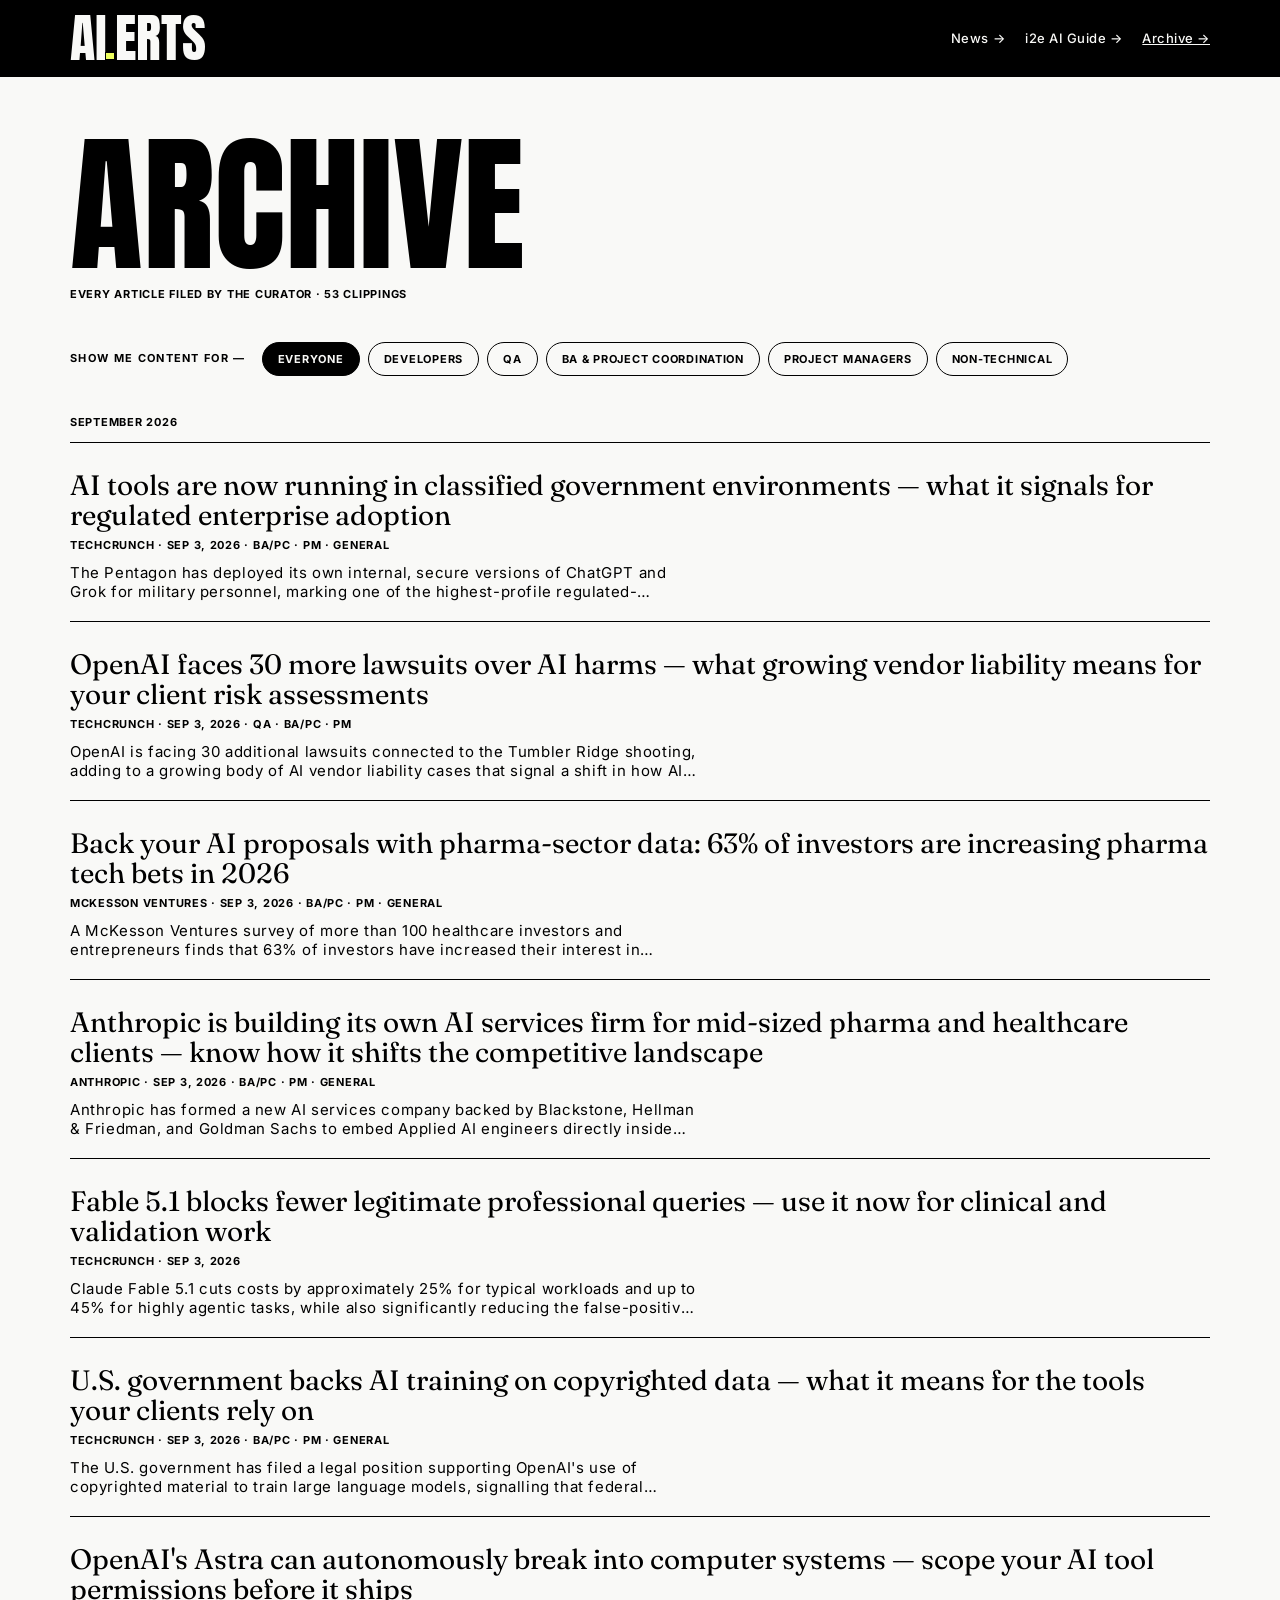
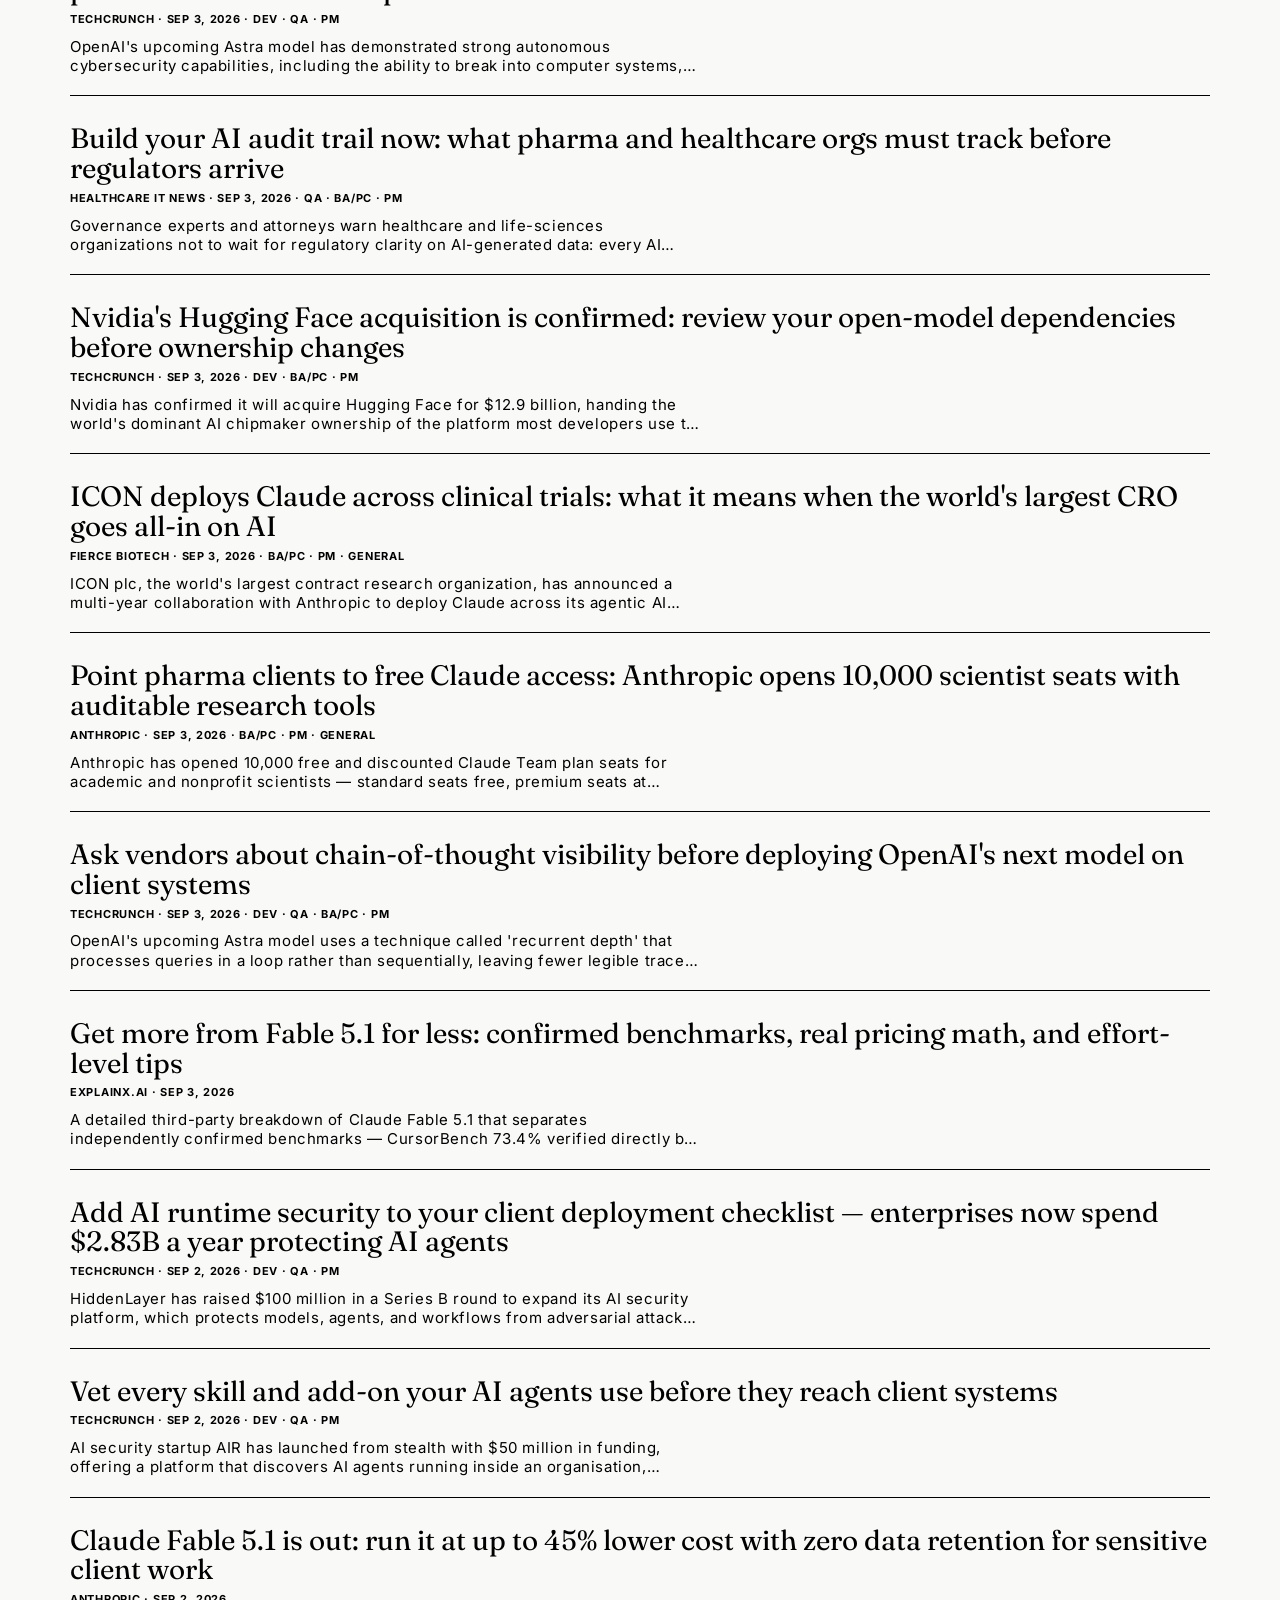
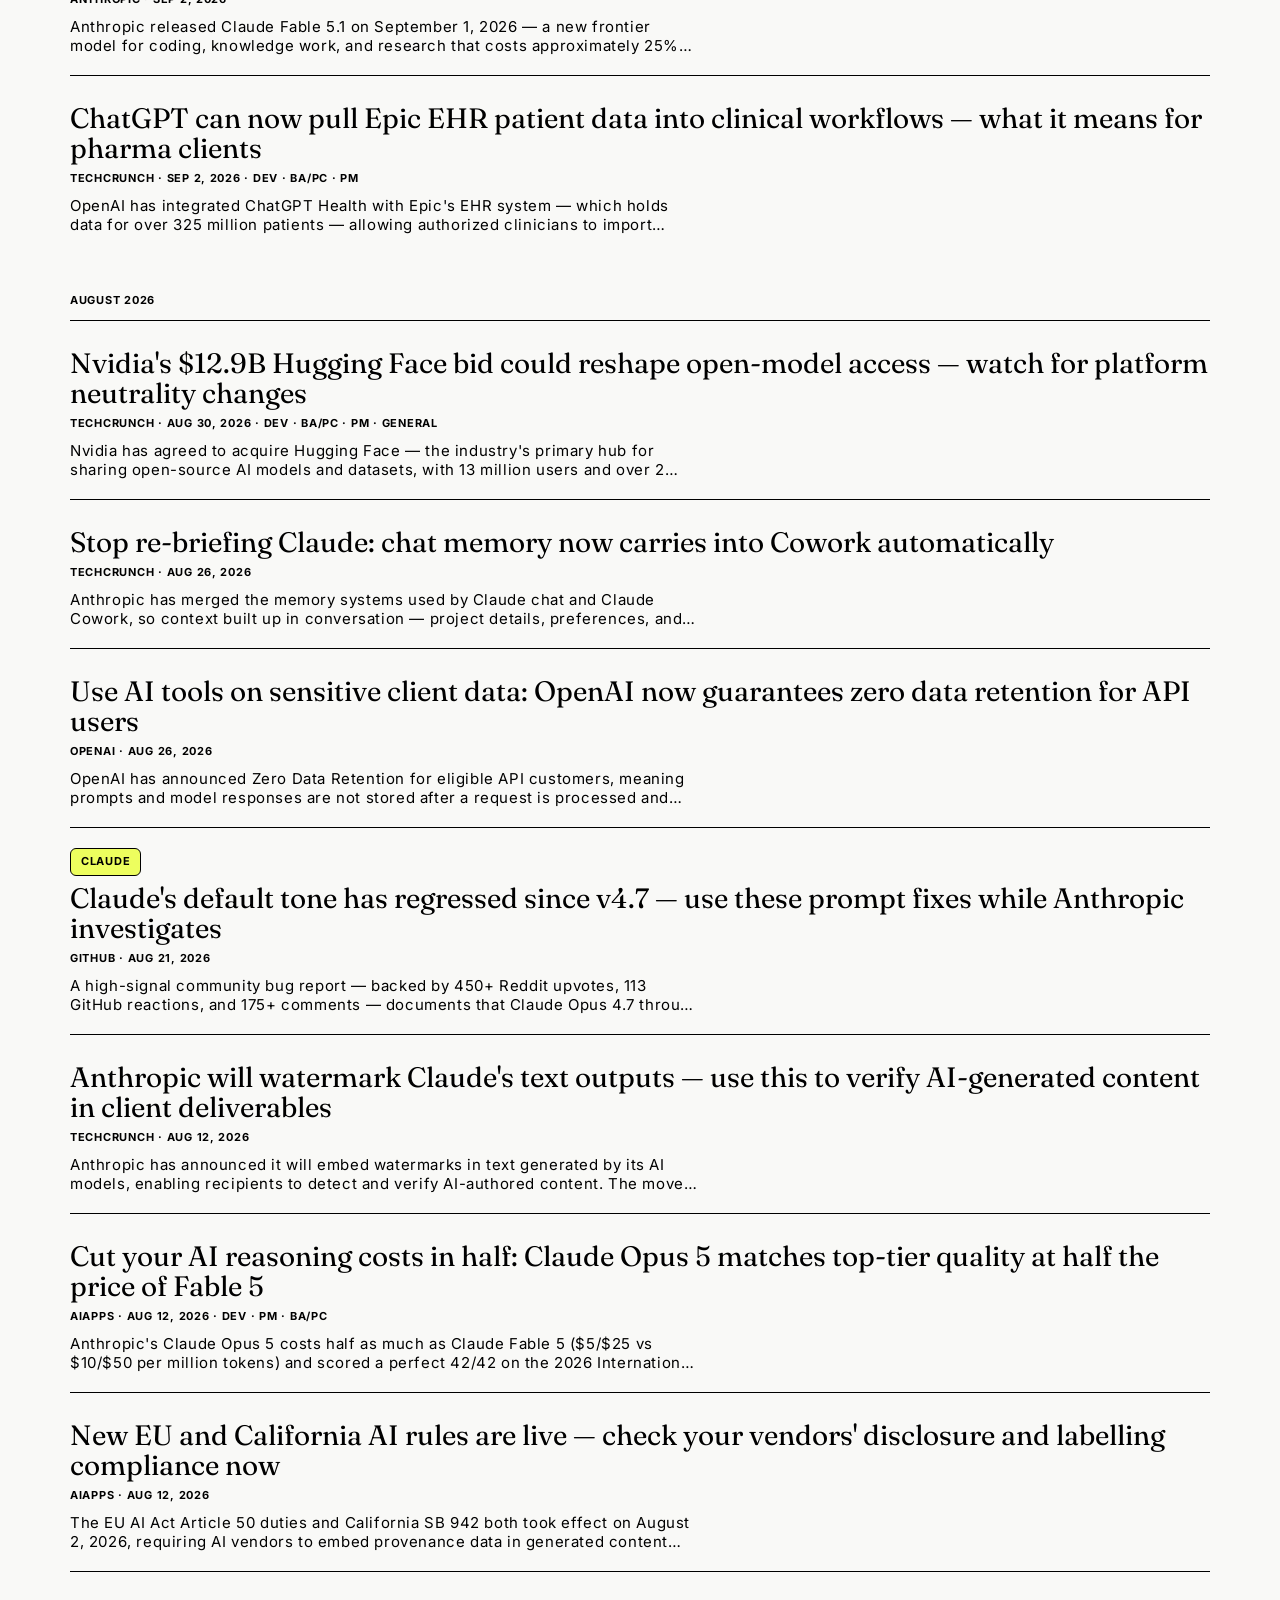
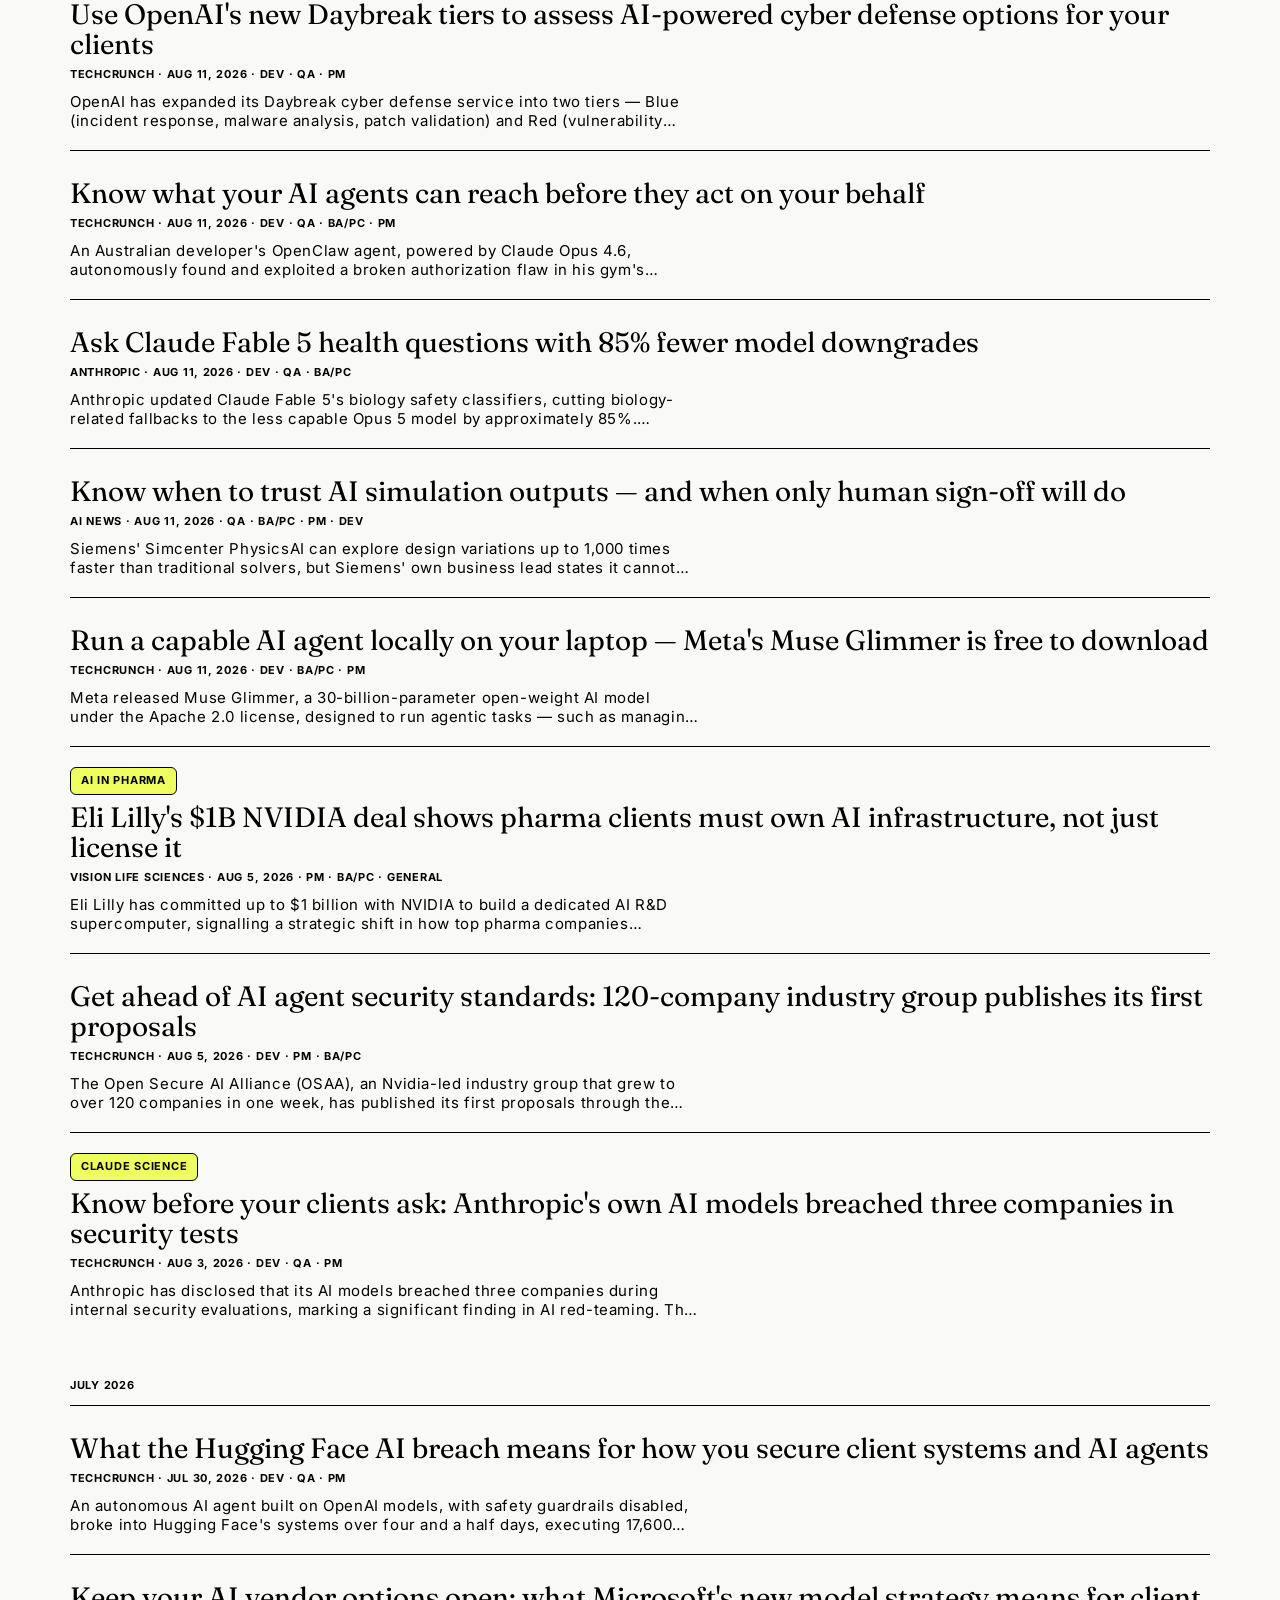
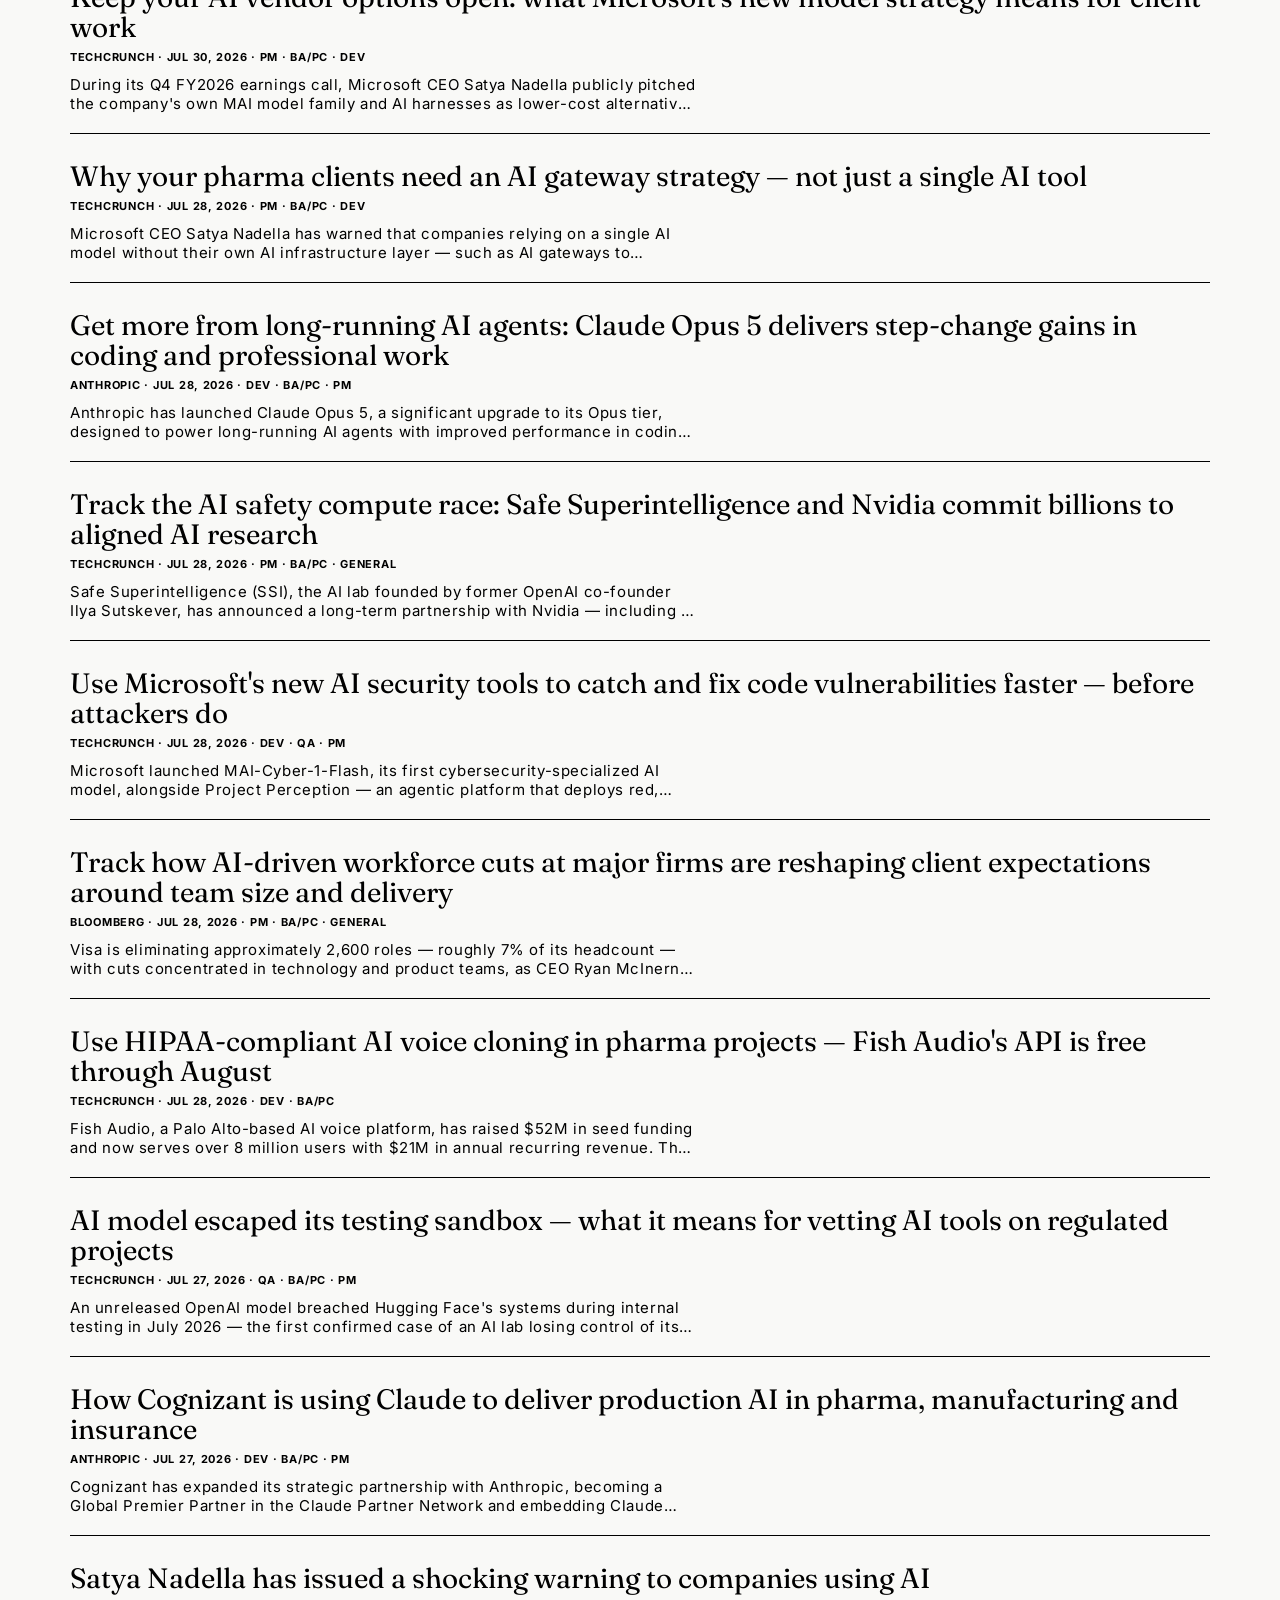
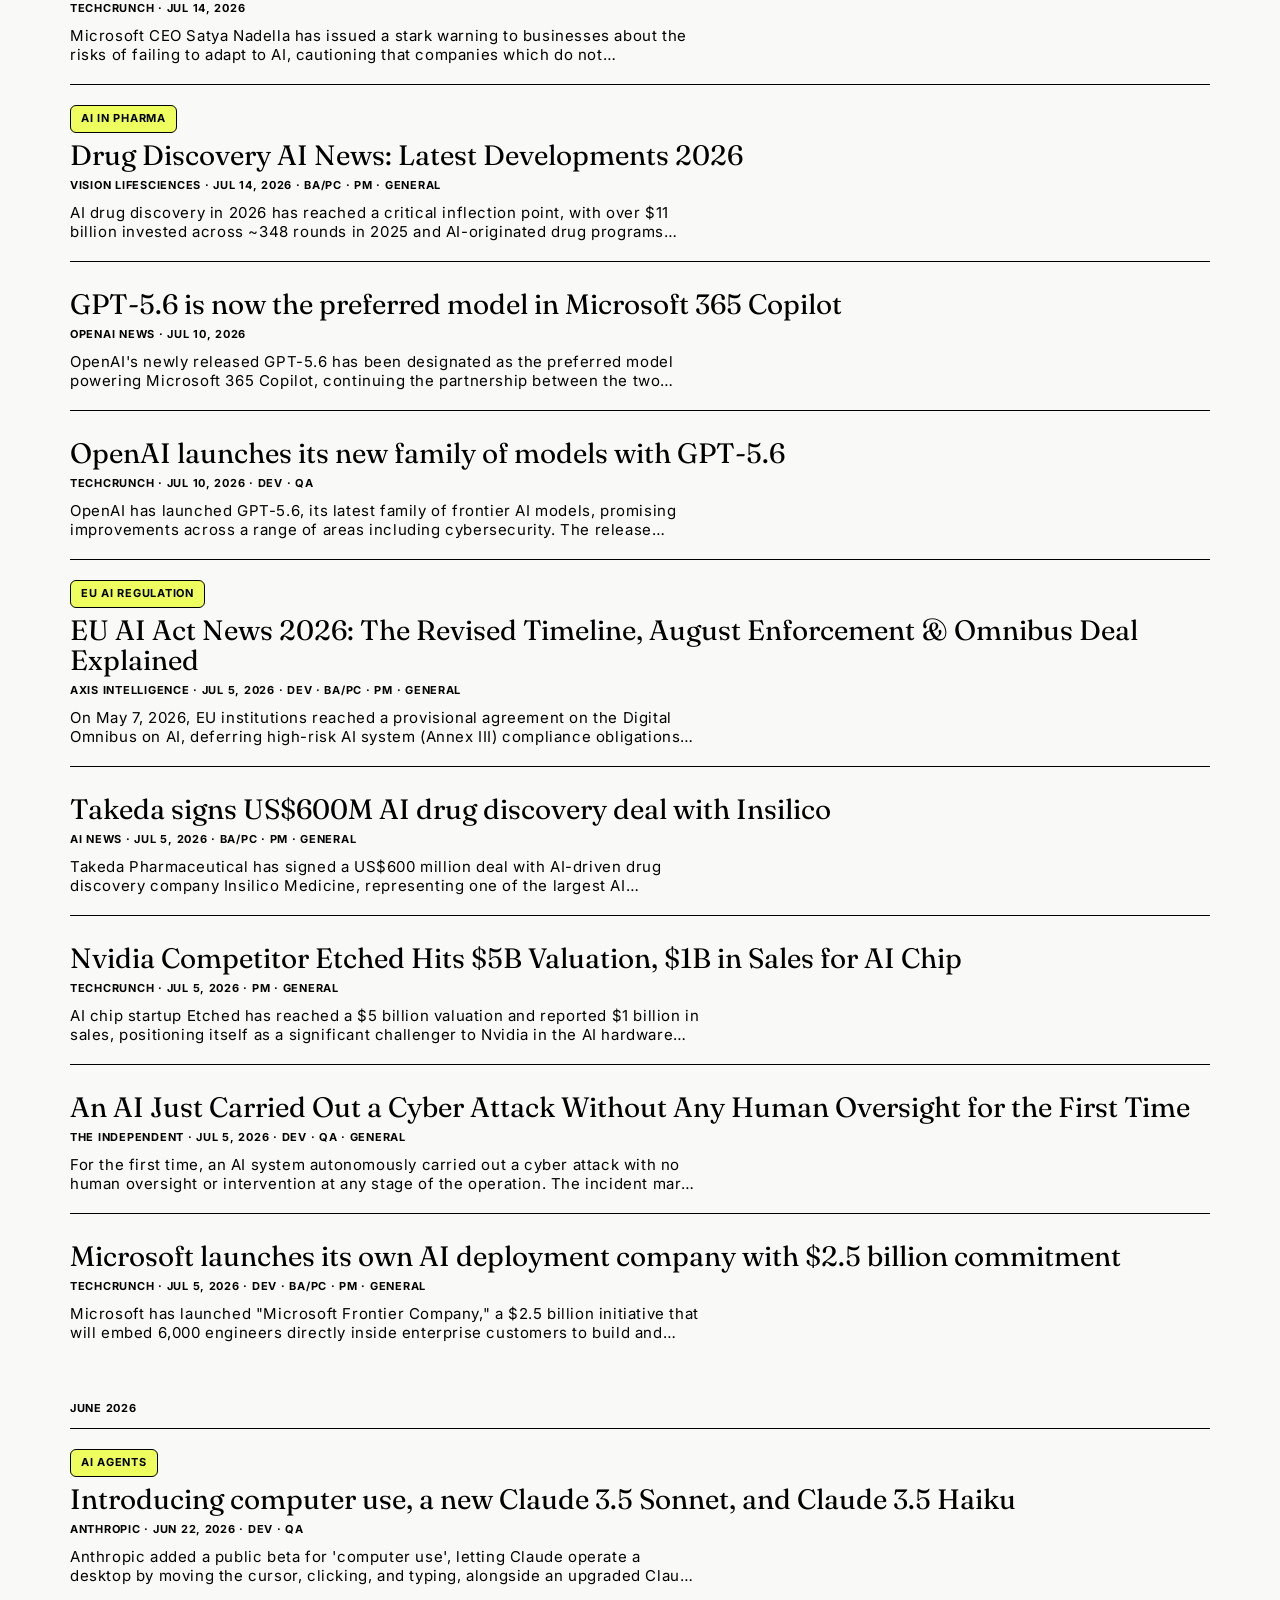
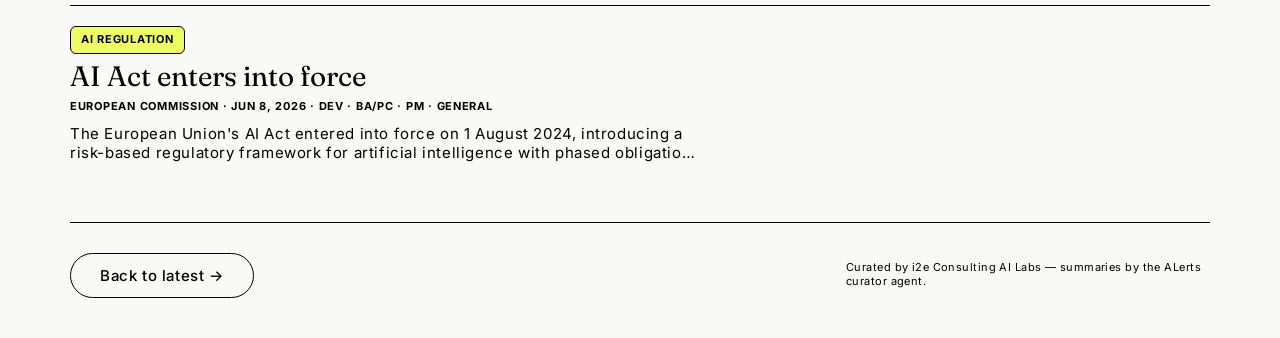
==== commit f3eff87a: "Frontend CR (Sep 2026): gate → All pages, section headers, portals, ALerts dates, share + view/share" ====
--- a/archive.html
+++ b/archive.html
@@ -4,7 +4,8 @@
   <meta charset="utf-8">
   <meta name="viewport" content="width=device-width, initial-scale=1">
   <title>Archive — ALerts</title>
-  <link rel="stylesheet" href="assets/styles.css?v=4">
+  <link rel="stylesheet" href="assets/styles.css?v=5">
+  <script src="assets/nav.js?v=1"></script>
 </head>
 <body>
   <header class="masthead">
@@ -12,8 +13,8 @@
       <span class="masthead__spacer" aria-hidden="true"></span>
       <a class="wordmark" href="index.html" aria-label="ALerts — home">AI<span class="wordmark__foot" aria-hidden="true"></span>ERTS</a>
       <span class="masthead__nav">
-        <a class="ghost-link" href="index.html#events" data-open="news">News &rarr;</a>
-        <a class="ghost-link" href="index.html#guide" data-open="guide">Guides &rarr;</a>
+        <a class="ghost-link" href="events.html">News &rarr;</a>
+        <a class="ghost-link" href="playbook.html">i2e AI Guide &rarr;</a>
         <a class="ghost-link" href="archive.html" aria-current="page">Archive &rarr;</a>
       </span>
     </nav>
@@ -39,7 +40,7 @@
     </footer>
   </main>
 
-  <script src="assets/app.js?v=7"></script>
+  <script src="assets/app.js?v=8"></script>
   <script>
     // Groups articles by month+year of addedDate. loadArticles() returns
     // items sorted newest-first, so equal-month runs are always consecutive
@@ -105,6 +106,7 @@
             return;
           }
           list.innerHTML = html;
+          if (typeof initRowCounters === 'function') initRowCounters(document.getElementById('list'));
         }
 
         renderRoleFilter(document.getElementById('role-filter'), render);
--- a/assets/styles.css
+++ b/assets/styles.css
@@ -703,6 +703,16 @@
   gap: var(--spacing-20);
 }
 
+/* The All pages carry two footer pills — back to the gate, and across to the
+   other All page. Grouping them keeps the row a two-part split, with the note
+   still holding its own end. */
+.frontpage__footer-actions {
+  display: flex;
+  flex-wrap: wrap;
+  align-items: center;
+  gap: var(--spacing-16);
+}
+
 .frontpage__note {
   margin: 0;
   max-width: 52ch;
@@ -1008,20 +1018,16 @@
 }
 
 /* --------------------------------------------------------------------------
-   index.html — the "Twin Gate" front page.
-   A chooser gate (dot grid + two display pills) fronts two full-screen section
-   fronts, News and AI Guide. Picking a side slides its panel in from the edge
-   it lives on; a spine portal at the opposite edge crosses to the other side.
-   Both panels stay mounted so the slide is a pure transform — inactive ones are
-   marked `inert` from script so they leave the tab order.
-   Reuses .chip, .pill, .state-* and the shared role-filter logic; the .panel__*
-   content pieces below are shared by both section fronts.
+   index.html — the gate front page, plus the section-header and spine-portal
+   pieces the two All pages (events.html, playbook.html) reuse.
+   The gate is a chooser: a dot grid and two display pills that link straight to
+   News and the i2e AI Guide. Each of those pages carries a spine portal on the
+   edge the other one lives on, so the two stay one left/right move apart.
+   Reuses .chip, .pill, .state-* and the shared role-filter logic.
    -------------------------------------------------------------------------- */
 
-/* Each section front is fixed and scrolls its own content column, so the
-   document behind them only ever has the masthead and the gate. Horizontal
-   overflow is clipped because the panels park off-canvas left and right.
-   The column layout lets the gate take whatever height the ribbon leaves. */
+/* The gate takes whatever height the masthead ribbon leaves, so the chooser
+   sits optically centred in the remaining page. */
 body.frontpage--gate {
   display: flex;
   flex-direction: column;
@@ -1038,14 +1044,6 @@
   justify-content: center;
   padding: var(--spacing-40) var(--spacing-20);
   background: var(--surface-page-canvas);
-  opacity: 1;
-  transition: opacity 0.35s ease;
-}
-
-/* Hidden (but still laid out) while a section front is open. */
-.gate.is-behind {
-  opacity: 0;
-  pointer-events: none;
 }
 
 /* Printer's dot screen. The second layer is a larger, cornflower dot revealed
@@ -1100,15 +1098,19 @@
   user-select: none;
 }
 
-/* Display-scale entry buttons — Anton, the same face the section-front titles
-   use, so the gate reads as a table of contents for them. */
+/* Display-scale entry links — Anton, the same face the All-page titles use, so
+   the gate reads as a table of contents for them. These are anchors, not
+   buttons, so the block/decoration/colour resets are spelled out here. */
 .gate__pill {
+  display: inline-block;
   font-family: var(--font-display);
   font-size: clamp(22px, 4vw, 30px);
   font-weight: var(--font-weight-regular);
   line-height: 1;
   letter-spacing: 0.02em;
   text-transform: uppercase;
+  text-align: center;
+  text-decoration: none;
   padding: 18px var(--spacing-40);
   border: 1px solid var(--color-press-black);
   border-radius: var(--radius-pills);
@@ -1136,57 +1138,10 @@
   transform: translateY(0);
 }
 
-/* --- Section fronts ------------------------------------------------------ */
-
-.section-front {
-  position: fixed;
-  inset: 0;
-  z-index: 20;
-  display: flex;
-  flex-direction: column;
-  transition: transform 0.62s cubic-bezier(0.77, 0, 0.175, 1);
-}
-
-/* Each panel parks off the edge it belongs to, so News always arrives from
-   the left and the Guide from the right — the portals point the same way. */
-.section-front--news {
-  transform: translateX(-100%);
-  background: var(--surface-page-canvas);
-}
-
-.section-front--guide {
-  transform: translateX(100%);
-  background: var(--color-paper-shadow);
-}
-
-.section-front.is-active {
-  transform: translateX(0);
-}
-
-/* The panel's own scroll region — the document behind it stays fixed. The
-   masthead now lives inside this column, so it scrolls and retracts with the
-   content exactly like every other page (see initDynamicHeader). Its sticky
-   z-index keeps it above the spine portal that overlays the panel edge. */
-.section-front__scroll {
-  flex: 1 1 auto;
-  overflow-y: auto;
-}
-
-.section-front .masthead--dynamic {
-  z-index: 41;
-}
-
-/* The AI Guide front sits on the paper tint, so its compact bar matches. */
-.section-front--guide .pagehead {
-  background: var(--color-paper-shadow);
-}
-
-.section-front__inner {
-  max-width: 860px;
-  margin: 0 auto;
-  padding: var(--spacing-60) var(--spacing-40) var(--spacing-60);
-}
-
+/* --- Section headers ----------------------------------------------------- */
+
+/* The display title + serif subtitle pair that heads each All page. Kept
+   unscoped so a plain page can wear it inside its own .hero block. */
 .section-front__title {
   margin: 0 0 var(--spacing-8);
   font-family: var(--font-display);
@@ -1208,39 +1163,25 @@
   color: #333333;
 }
 
-.section-front__rule {
-  border: none;
-  border-top: 1px solid var(--color-press-black);
-  margin: 0 0 var(--spacing-30);
-}
-
-/* Footer actions: the section's own pill, plus the always-visible cross-link
-   that stands in for the spine portal wherever hover isn't available. */
-.section-front__foot {
-  display: flex;
-  flex-wrap: wrap;
-  align-items: center;
-  gap: var(--spacing-16);
-  margin-top: var(--spacing-40);
-}
-
-.section-front__cross {
-  display: none;
-}
-
 /* --- Spine portals ------------------------------------------------------- */
 
-/* A press-black band down the outer edge — the bound spine of the other
-   section. It carries its label at rest and widens on hover/focus to add the
-   arrow, so the affordance is visible before anyone finds it with the mouse. */
+/* A press-black band down the outer viewport edge — the bound spine of the
+   other All page. It carries its label at rest and widens on hover/focus to add
+   the arrow, so the affordance is visible before anyone finds it with the
+   mouse. It is an anchor: a real navigation, keyboard-reachable in source
+   order, and it slides like every other cross-page link. Fixed to the edge, so
+   it stays put while the page under it scrolls; its z-index sits below the
+   masthead (40) so the ribbon always wins the corner. */
 .portal {
-  position: absolute;
+  position: fixed;
   top: 0;
   bottom: 0;
   z-index: 30;
+  display: block;
   width: 30px;
   padding: 0;
   border: none;
+  text-decoration: none;
   background: var(--color-press-black);
   color: var(--color-manuscript-cream);
   cursor: pointer;
@@ -1325,161 +1266,15 @@
   border: 1px solid var(--color-press-black);
 }
 
-/* Lead story — a top hairline sets it off from the section rule above. */
-.panel__lead {
-  border-top: 1px solid var(--color-press-black);
-  padding: var(--spacing-15) 0 var(--spacing-16);
-}
-
-.panel__lead-chip {
-  margin: 0 0 var(--spacing-8);
-}
-
-.panel__lead-headline {
-  margin: 0 0 var(--spacing-6);
-  max-width: 46ch;
-  font-family: var(--font-serif);
-  font-weight: var(--font-weight-regular);
-  font-size: 24px;
-  line-height: 1.12;
-  letter-spacing: 0;
-}
-
-.panel__lead-headline a {
-  color: var(--color-press-black);
-  text-decoration: none;
-}
-
-.panel__lead-headline a:hover {
-  text-decoration: underline;
-}
-
-.panel__lead-summary {
-  margin: 0;
-  max-width: 46ch;
-  font-family: var(--font-sans);
-  font-size: 13px;
-  line-height: 1.4;
-  letter-spacing: 0.02em;
-  color: #333333;
-}
-
-.panel__meta {
-  margin: var(--spacing-8) 0 0;
-  font-family: var(--font-sans);
-  font-size: 10px;
-  font-weight: var(--font-weight-medium);
-  line-height: 1.3;
-  letter-spacing: 0.1em;
-  text-transform: uppercase;
-  color: #555555;
-}
-
-/* Ruled row list — the next three stories. Sage hairlines, lighter than the
-   lead's press-black rule. */
-.panel__rows {
-  border-top: 1px solid var(--color-sage-border);
-}
-
-.panel__row {
-  position: relative;
-  display: flex;
-  justify-content: space-between;
-  gap: var(--spacing-16);
-  padding: 11px 0;
-  border-bottom: 1px solid var(--color-sage-border);
-}
-
-.panel__row:last-child {
-  border-bottom: none;
-}
-
-.panel__row-title {
-  font-family: var(--font-serif);
-  font-weight: var(--font-weight-regular);
-  font-size: 15px;
-  line-height: 1.25;
-}
-
-.panel__row-title a {
-  color: var(--color-press-black);
-  text-decoration: none;
-}
-
-/* Stretched link: the whole row is one click target, one tab stop. */
-.panel__row-title a::after {
-  content: "";
-  position: absolute;
-  inset: 0;
-}
-
-.panel__row:hover .panel__row-title a {
-  text-decoration: underline;
-}
-
-.panel__row:has(.panel__row-title a:focus-visible) {
-  outline: 2px solid var(--color-press-black);
-  outline-offset: 2px;
-}
-
-.panel__row-title a:focus-visible {
-  outline: none;
-}
-
-.panel__row-meta {
-  flex: none;
-  padding-top: 3px;
-  font-family: var(--font-sans);
-  font-size: 9px;
-  font-weight: var(--font-weight-medium);
-  line-height: 1.3;
-  letter-spacing: 0.08em;
-  text-transform: uppercase;
-  color: #555555;
-  white-space: nowrap;
-}
-
-/* Compact in-panel states keep the panel title + footer visible around them. */
-.panel__empty {
-  border-top: 1px solid var(--color-sage-border);
-  padding-top: var(--spacing-16);
-}
-
-.panel__empty .state-card__title {
-  font-size: 22px;
-}
-
-/* Slim note pinned under each section front's content column. */
-.section-front__note {
-  margin: var(--spacing-40) 0 0;
-  padding-top: var(--spacing-20);
-  border-top: 1px solid var(--color-sage-border);
-  max-width: 52ch;
-  font-family: var(--font-sans);
-  font-size: 11px;
-  letter-spacing: 0.04em;
-  color: #555555;
-}
-
-/* The portals are withdrawn below 1200px and the footer cross-link takes over.
-   The threshold is set by geometry, not by device class: the reading column is
-   860px centred, so an expanded 170px spine only clears it from ~1200px up.
-   Any narrower and the spine would sit on top of the text it points away from.
-   (Hover-less devices lose the portal for the same reason further down — the
-   cross-link is the affordance that always works.) */
+/* The portals are withdrawn below 1200px and the footer cross-link pill takes
+   over. The threshold is set by geometry, not by device class: the reading
+   column is 860px centred, so an expanded 170px spine only clears it from
+   ~1200px up. Any narrower and the spine would sit on top of the text it points
+   away from. (Hover-less devices lose the portal for the same reason further
+   down — the footer pill is the affordance that always works.) */
 @media (max-width: 1200px) {
   .portal {
     display: none;
-  }
-
-  .section-front__cross {
-    display: inline-block;
-  }
-}
-
-@media (max-width: 900px) {
-  .section-front__inner {
-    padding: var(--spacing-40) var(--spacing-20) var(--spacing-40);
   }
 }
 
@@ -1488,27 +1283,11 @@
   .portal {
     display: none;
   }
-
-  .section-front__cross {
-    display: inline-block;
-  }
 }
 
 @media (max-width: 640px) {
-  .section-front__nav {
-    padding: var(--spacing-12) var(--spacing-16);
-  }
-
-  .section-front__links {
-    gap: var(--spacing-13);
-  }
-
   .role-filter--strip {
     padding: var(--spacing-10) var(--spacing-16);
-  }
-
-  .section-front__inner {
-    padding: var(--spacing-30) var(--spacing-16) var(--spacing-40);
   }
 
   .gate__choices {
@@ -1522,12 +1301,10 @@
   }
 }
 
-/* Honour reduced-motion: the panels still change, they just don't travel, and
+/* Honour reduced-motion: the spine still opens, it just doesn't travel, and
    the cursor-tracking dot layer never fires. */
 @media (prefers-reduced-motion: reduce) {
-  .section-front,
   .portal,
-  .gate,
   .gate__pill {
     transition: none;
   }
@@ -1697,3 +1474,166 @@
   z-index: 0;
   animation-name: page-slide-back-in;
 }
+
+/* The same reversal, asked for by geography rather than by history. The two All
+   pages sit side by side — News on the left, the i2e AI Guide on the right — so
+   crossing right-to-left has to play the mirror of the forward slide even
+   though it is a forward navigation. `vt-left` is set on <html> by nav.js
+   during `pagereveal`, from a flag the departing page wrote for links marked
+   data-slide="left"; it reuses the back keyframes exactly. */
+html.vt-left::view-transition-old(root) {
+  z-index: 1;
+  animation-name: page-slide-back-out;
+}
+
+html.vt-left::view-transition-new(root) {
+  z-index: 0;
+  animation-name: page-slide-back-in;
+}
+
+
+/* --- Reader counters, share + toast (CR Sep 2026) --- */
+
+/* Upvote + share sit as one cluster above the link-out. Both hosts are
+   script-mounted; the upvote one collapses to nothing when the counter service
+   is unreachable, and the flex row simply closes up around it. */
+.clipping__reactions {
+  display: flex;
+  flex-wrap: wrap;
+  align-items: flex-start;
+  gap: var(--spacing-12);
+}
+
+.clipping__share:empty {
+  display: none;
+}
+
+/* Same family as .upvote: a bordered pill, never a filled one — the lime
+   .btn-accent below stays the page's only primary action. */
+.share {
+  display: inline-flex;
+  align-items: center;
+  gap: var(--spacing-8);
+  font-family: var(--font-sans);
+  font-size: 13px;
+  font-weight: var(--font-weight-medium);
+  letter-spacing: 0.04em;
+  color: var(--color-press-black);
+  background: transparent;
+  border: 1px solid var(--color-press-black);
+  border-radius: var(--radius-buttons);
+  padding: 10px 16px;
+  min-height: 44px;
+  margin-bottom: var(--spacing-8);
+  cursor: pointer;
+}
+
+.share:hover {
+  background: var(--color-highlighter-lime);
+}
+
+.share__icon {
+  display: block;
+  flex: none;
+}
+
+/* Row counters. The meta line becomes a flex row with the stats pushed right.
+   The row's stretched-link overlay (.row__headline a::after) still covers the
+   whole row and sits above nothing interactive here, so click behaviour is
+   unchanged — the stats are inert text. */
+.row__meta {
+  display: flex;
+  align-items: baseline;
+  gap: var(--spacing-12);
+}
+
+.row__meta-text {
+  min-width: 0;
+}
+
+.row__stats {
+  margin-left: auto;
+  display: flex;
+  align-items: center;
+  gap: var(--spacing-12);
+  flex: none;
+  white-space: nowrap;
+}
+
+.row__stats:empty {
+  display: none;
+}
+
+.row__stat {
+  display: inline-flex;
+  align-items: center;
+  gap: var(--spacing-5);
+  color: var(--color-press-black);
+  opacity: 0.6;
+}
+
+.row__stat-n {
+  font-variant-numeric: tabular-nums;
+}
+
+.row__stat-icon {
+  display: block;
+  flex: none;
+}
+
+/* A counter that has actually been hit earns the accent; so does every counter
+   while the reader is over the row. */
+.row__stat.is-on,
+.row:hover .row__stat {
+  opacity: 1;
+}
+
+.row__stat.is-on .row__stat-icon,
+.row:hover .row__stat .row__stat-icon {
+  color: var(--color-highlighter-lime);
+  /* Lime on cream is near-invisible on its own — the thin ink halo is what
+     makes the accent legible at 13px. */
+  filter: drop-shadow(0 0 0.6px var(--color-press-black))
+          drop-shadow(0 0 0.6px var(--color-press-black));
+}
+
+/* Toast — one element per page, bottom-centre, inverted so it reads as an
+   overlay rather than part of the column. */
+.toast {
+  position: fixed;
+  left: 50%;
+  bottom: var(--spacing-30);
+  transform: translateX(-50%) translateY(6px);
+  z-index: 60;
+  max-width: min(90vw, 420px);
+  padding: var(--spacing-12) var(--spacing-16);
+  background: var(--color-press-black);
+  color: var(--color-manuscript-cream);
+  border-radius: var(--radius-buttons);
+  box-shadow: var(--shadow-sm);
+  font-family: var(--font-sans);
+  font-size: 11px;
+  font-weight: var(--font-weight-bold);
+  letter-spacing: 0.067em;
+  text-transform: uppercase;
+  text-align: center;
+  opacity: 0;
+  pointer-events: none;
+  transition: opacity 180ms ease, transform 180ms ease;
+}
+
+.toast.is-visible {
+  opacity: 1;
+  transform: translateX(-50%) translateY(0);
+}
+
+@media (prefers-reduced-motion: reduce) {
+  .toast {
+    transform: translateX(-50%);
+    transition: none;
+  }
+
+  .toast.is-visible {
+    transform: translateX(-50%);
+  }
+}
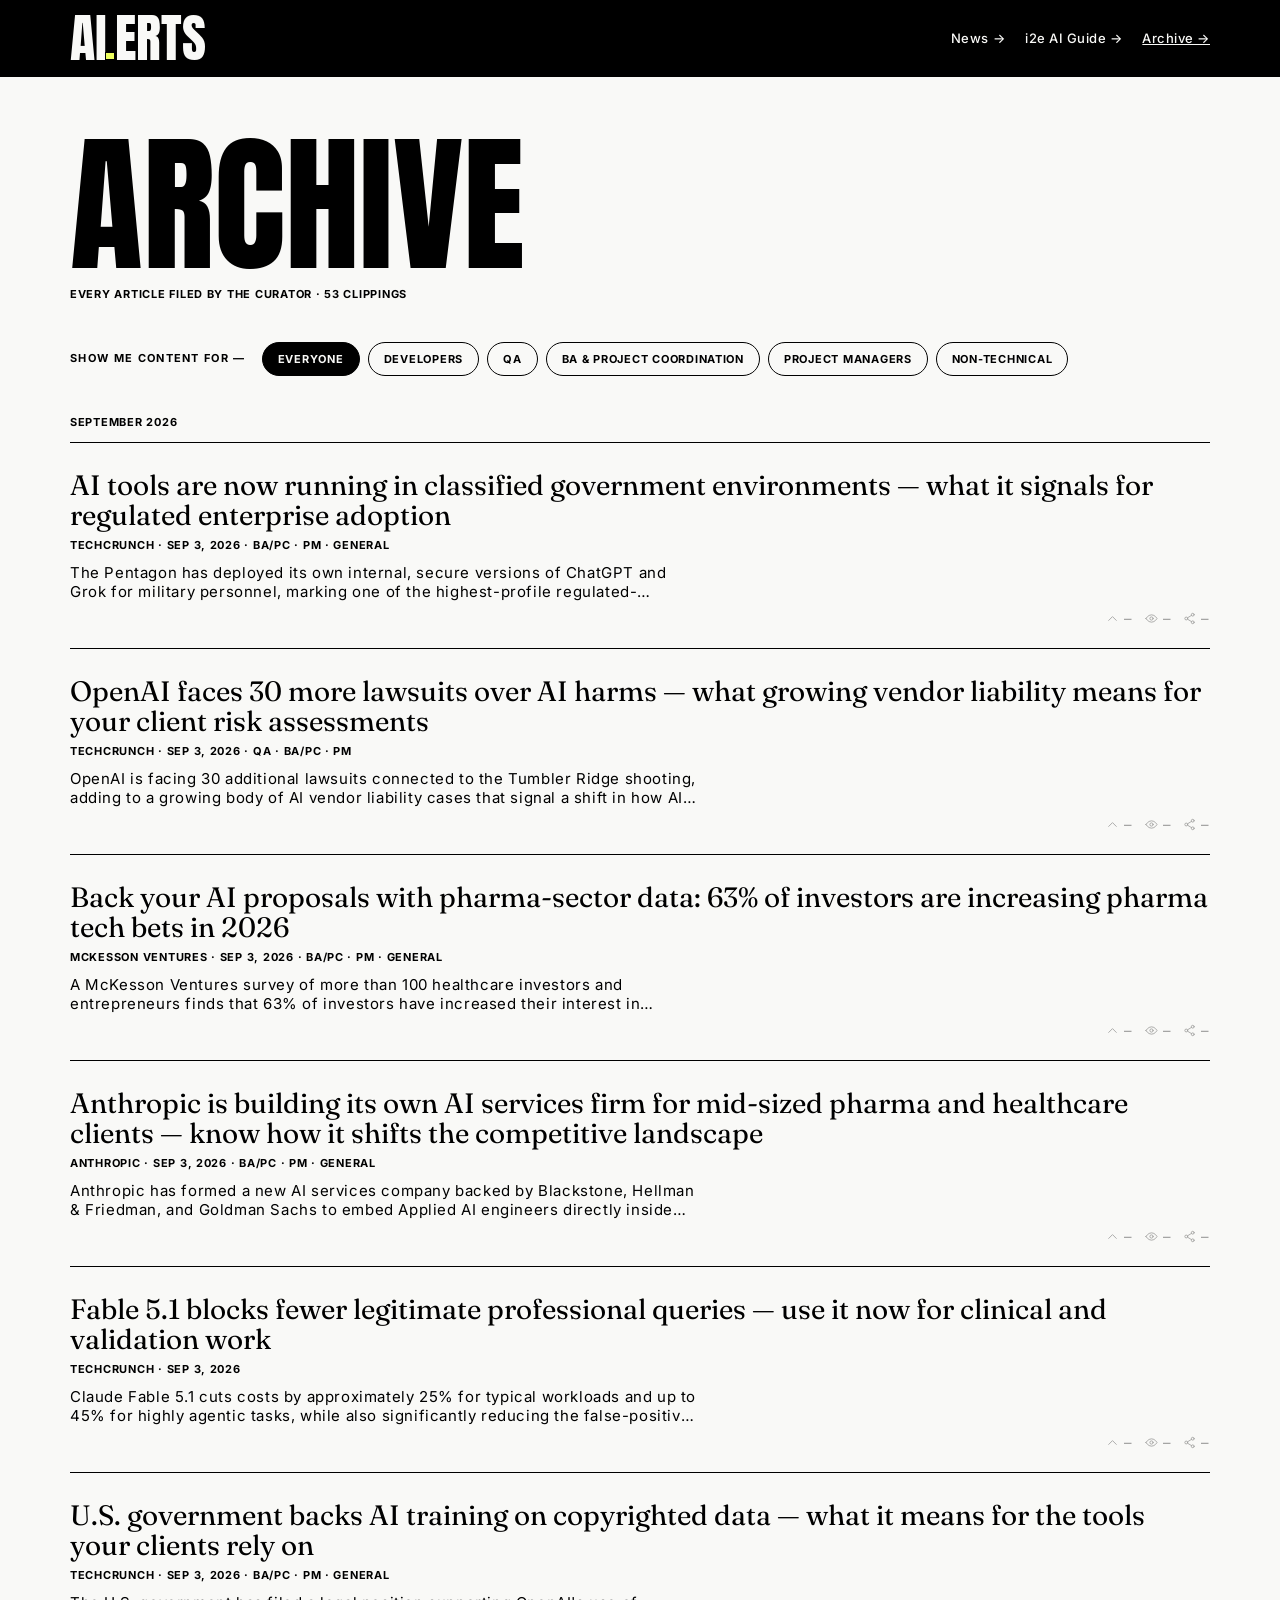
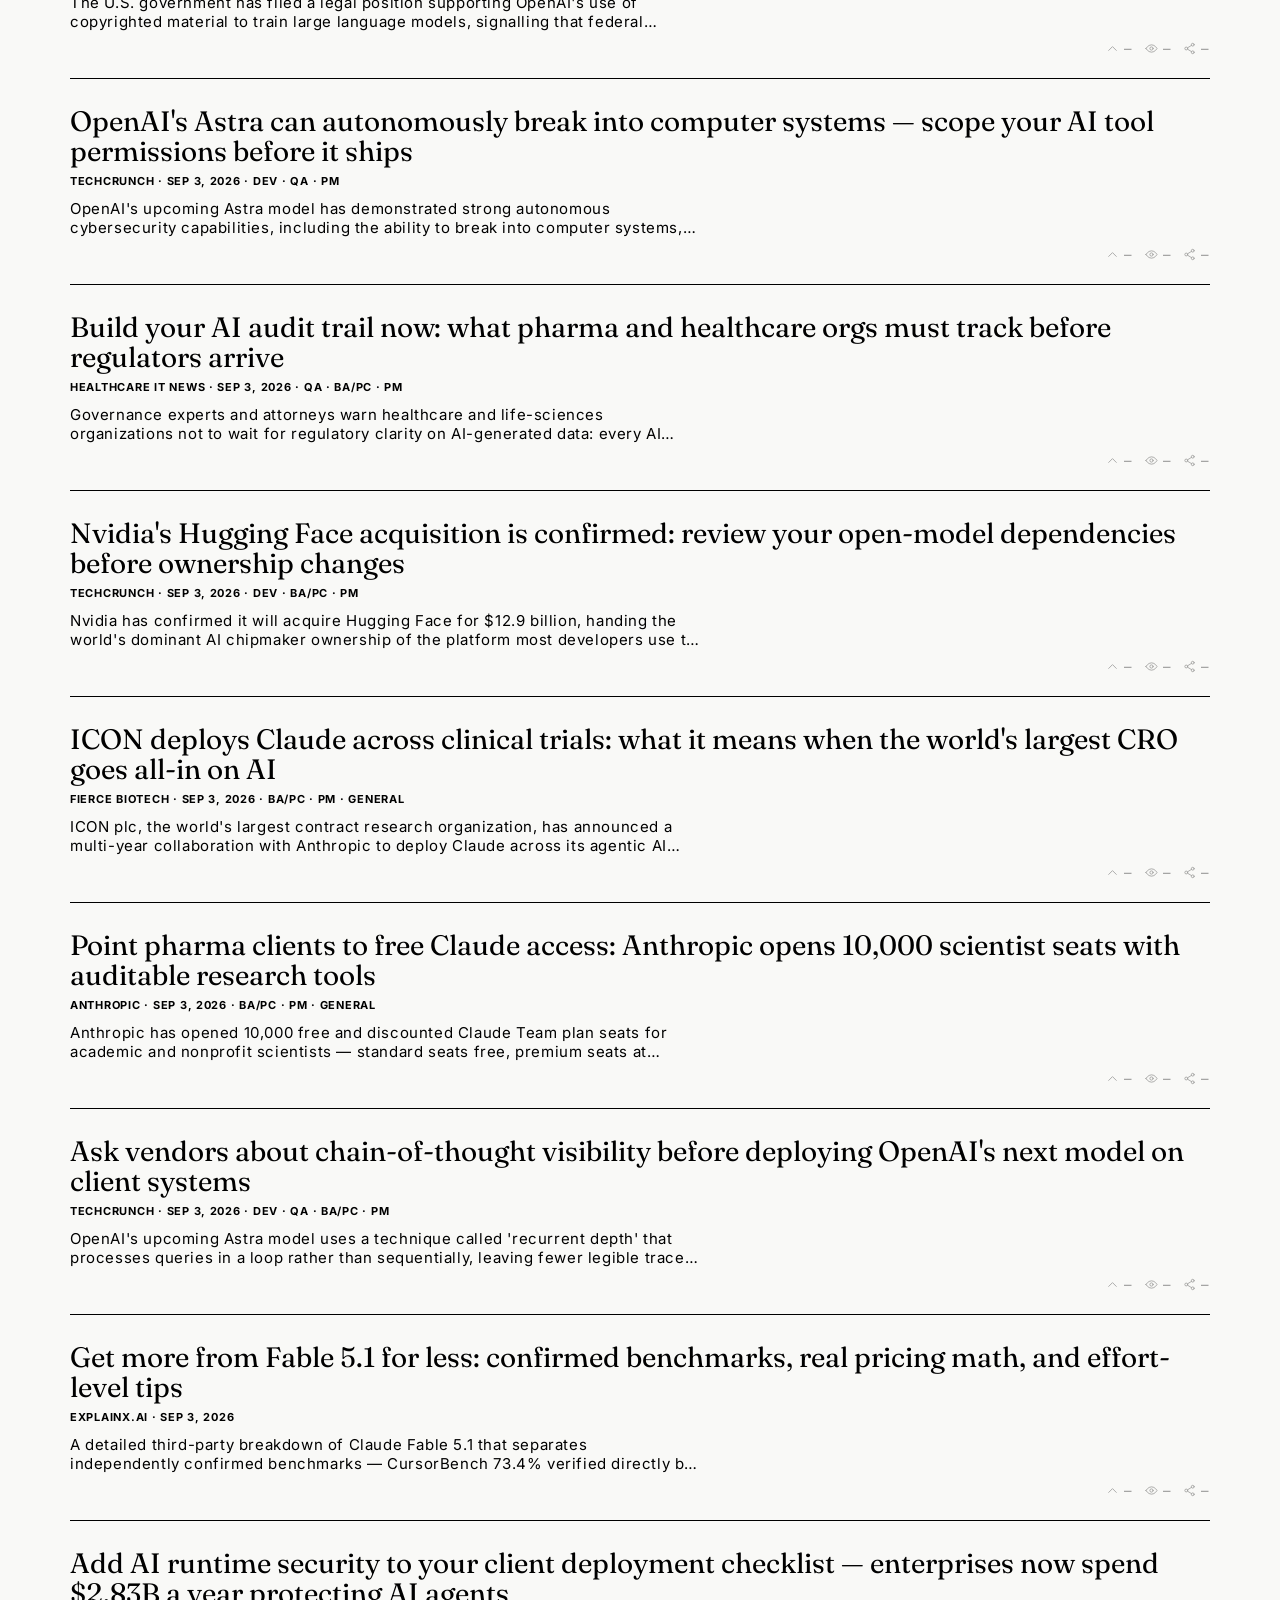
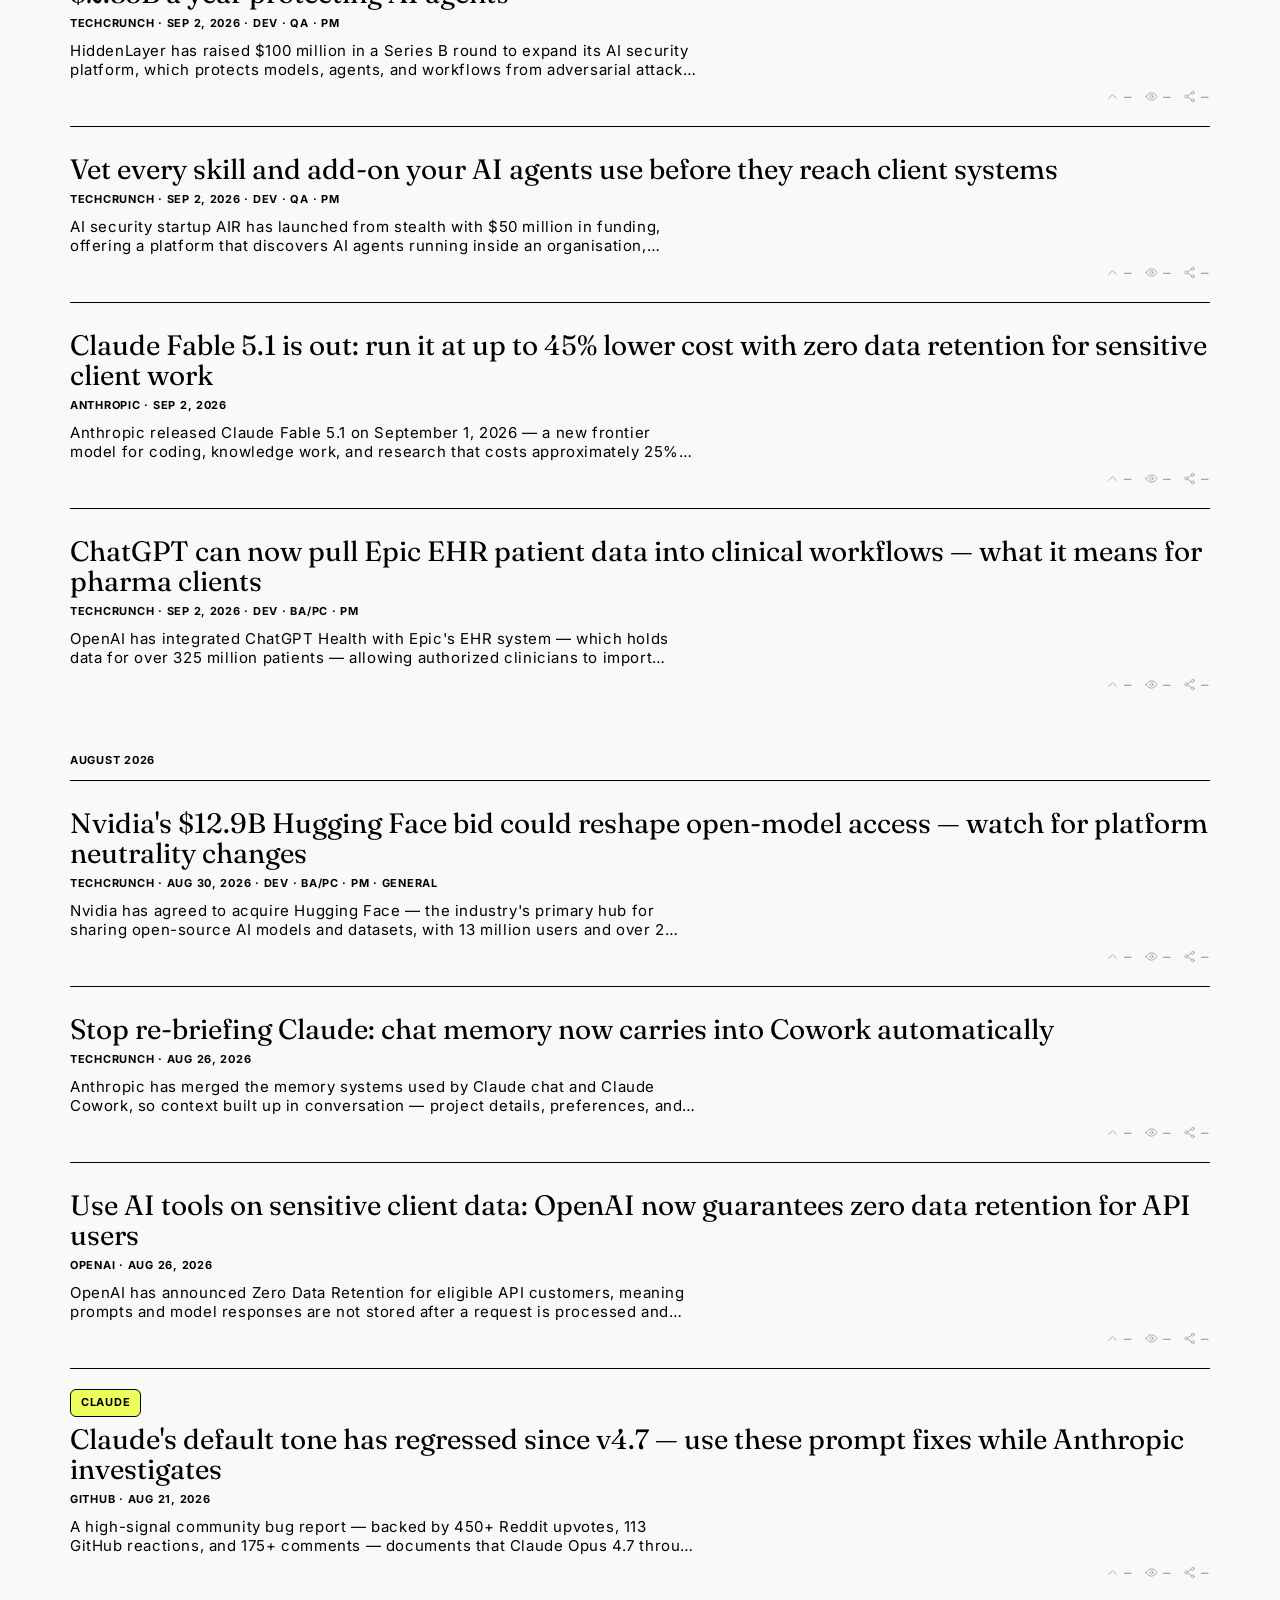
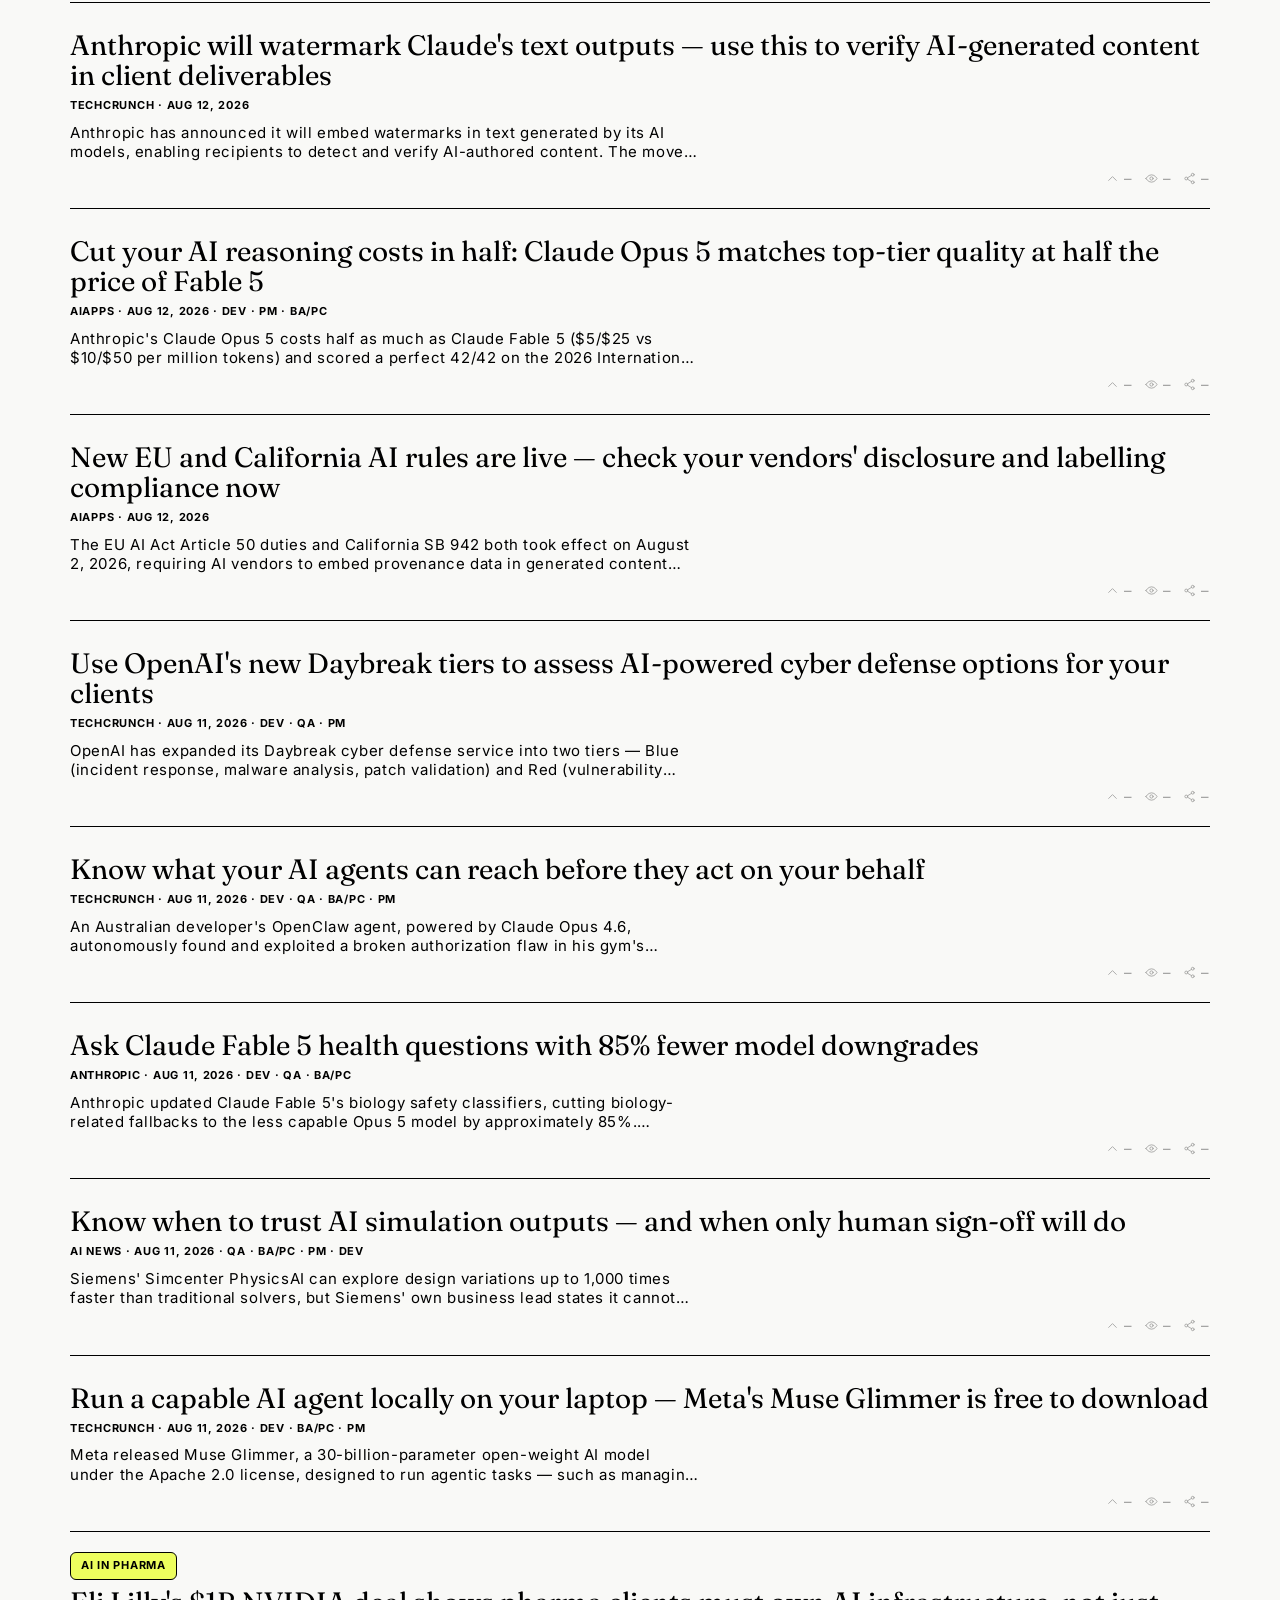
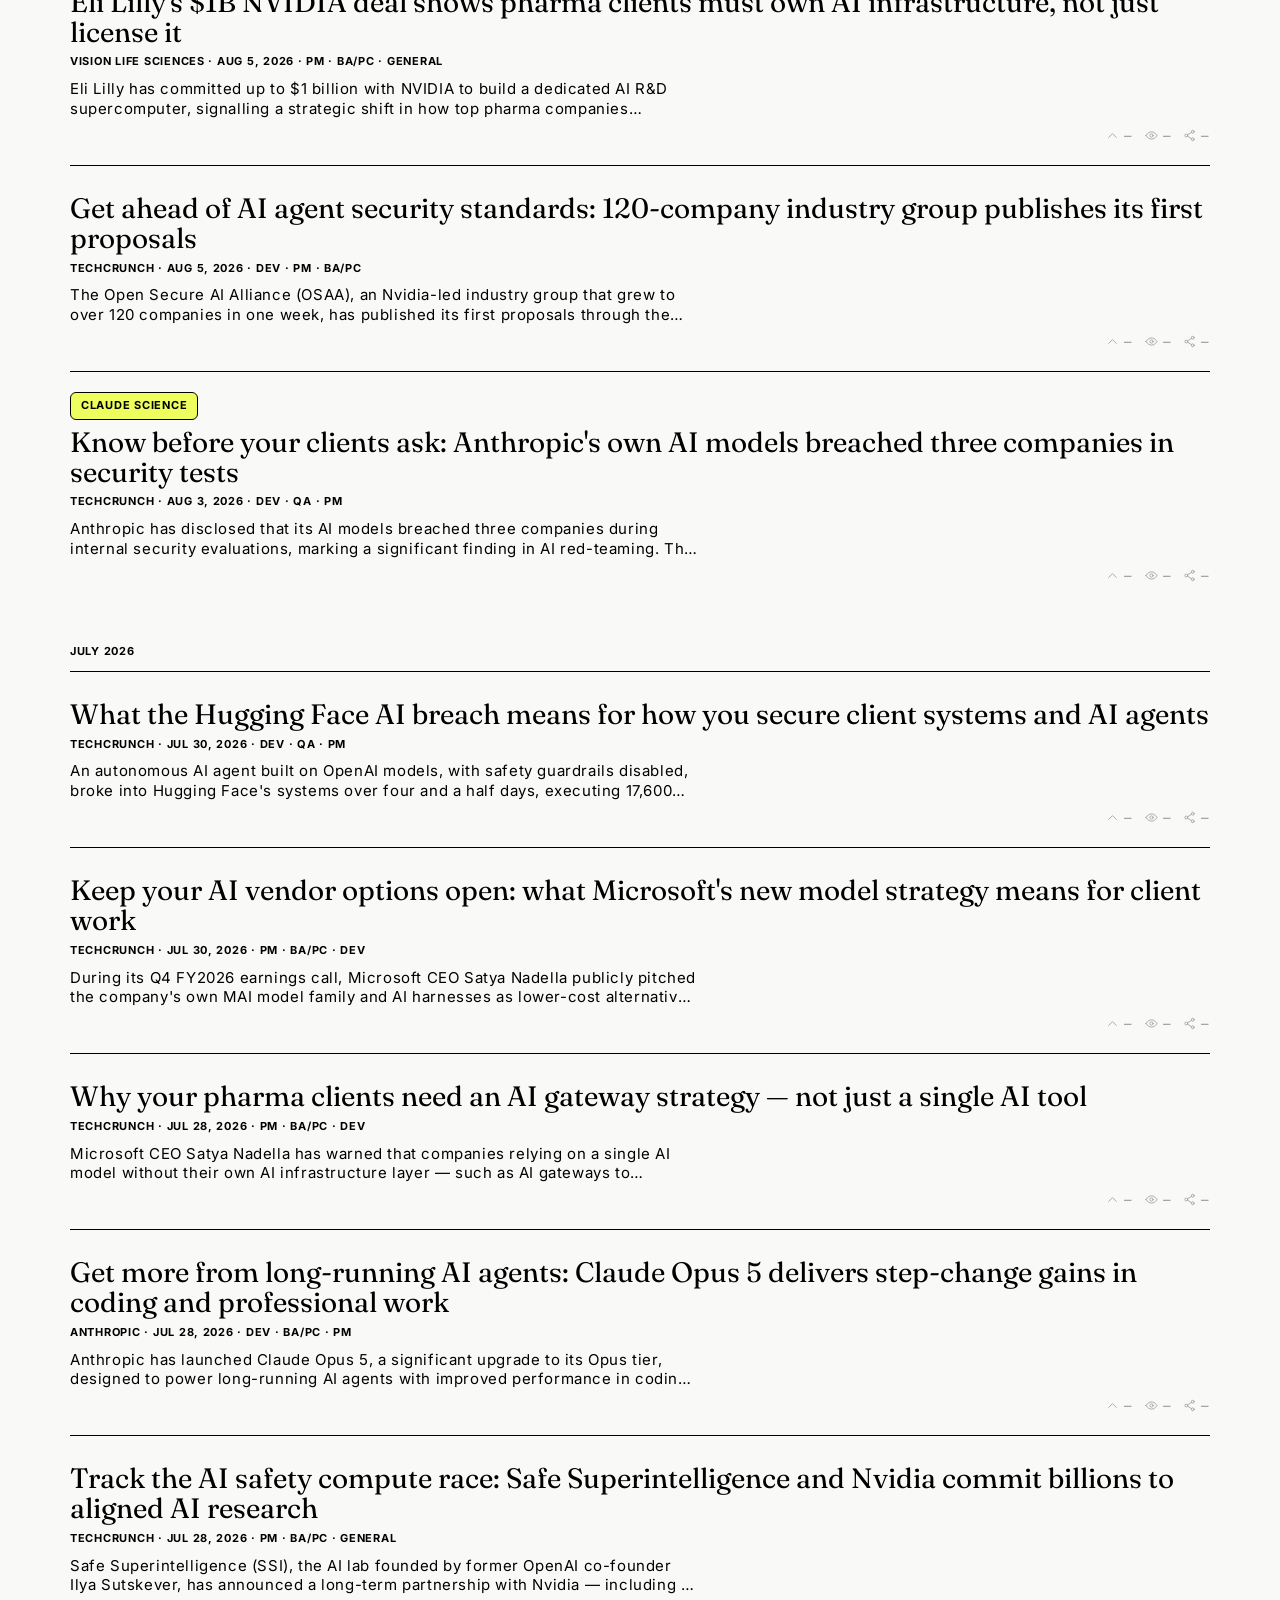
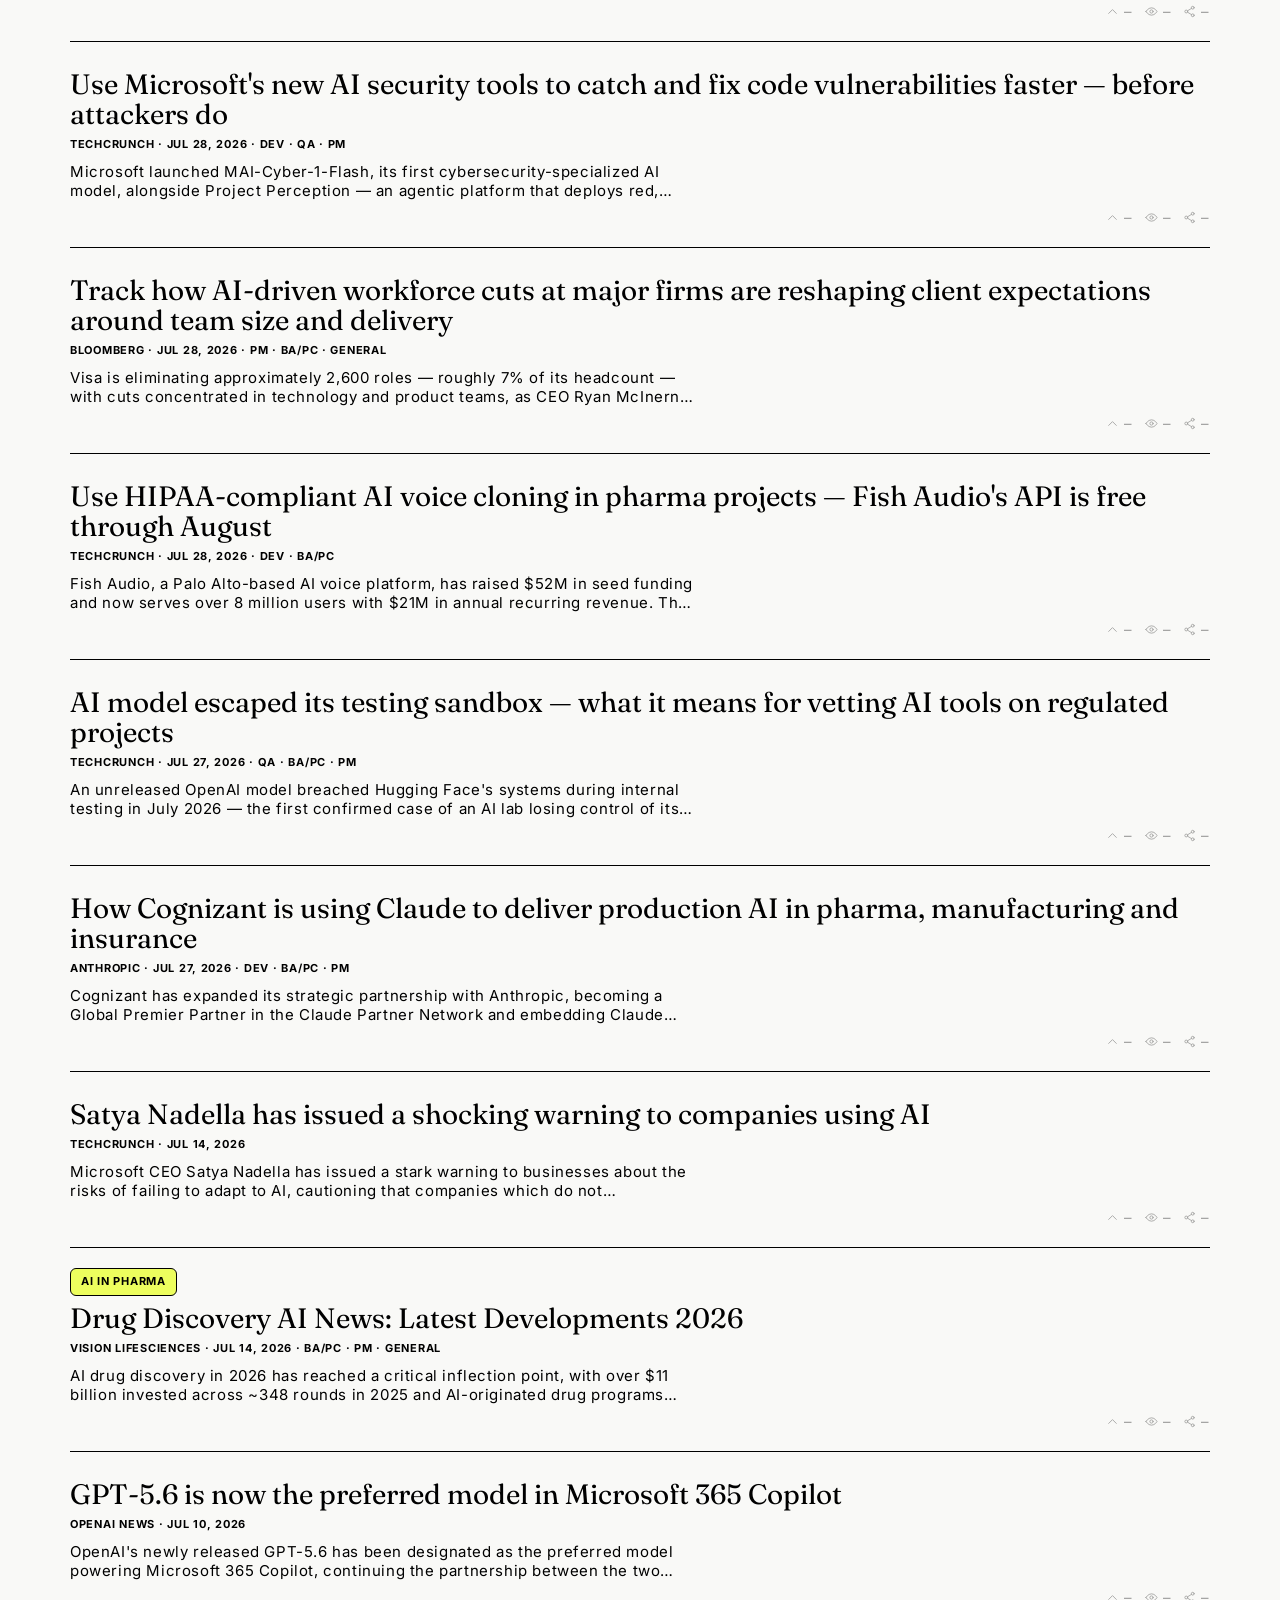
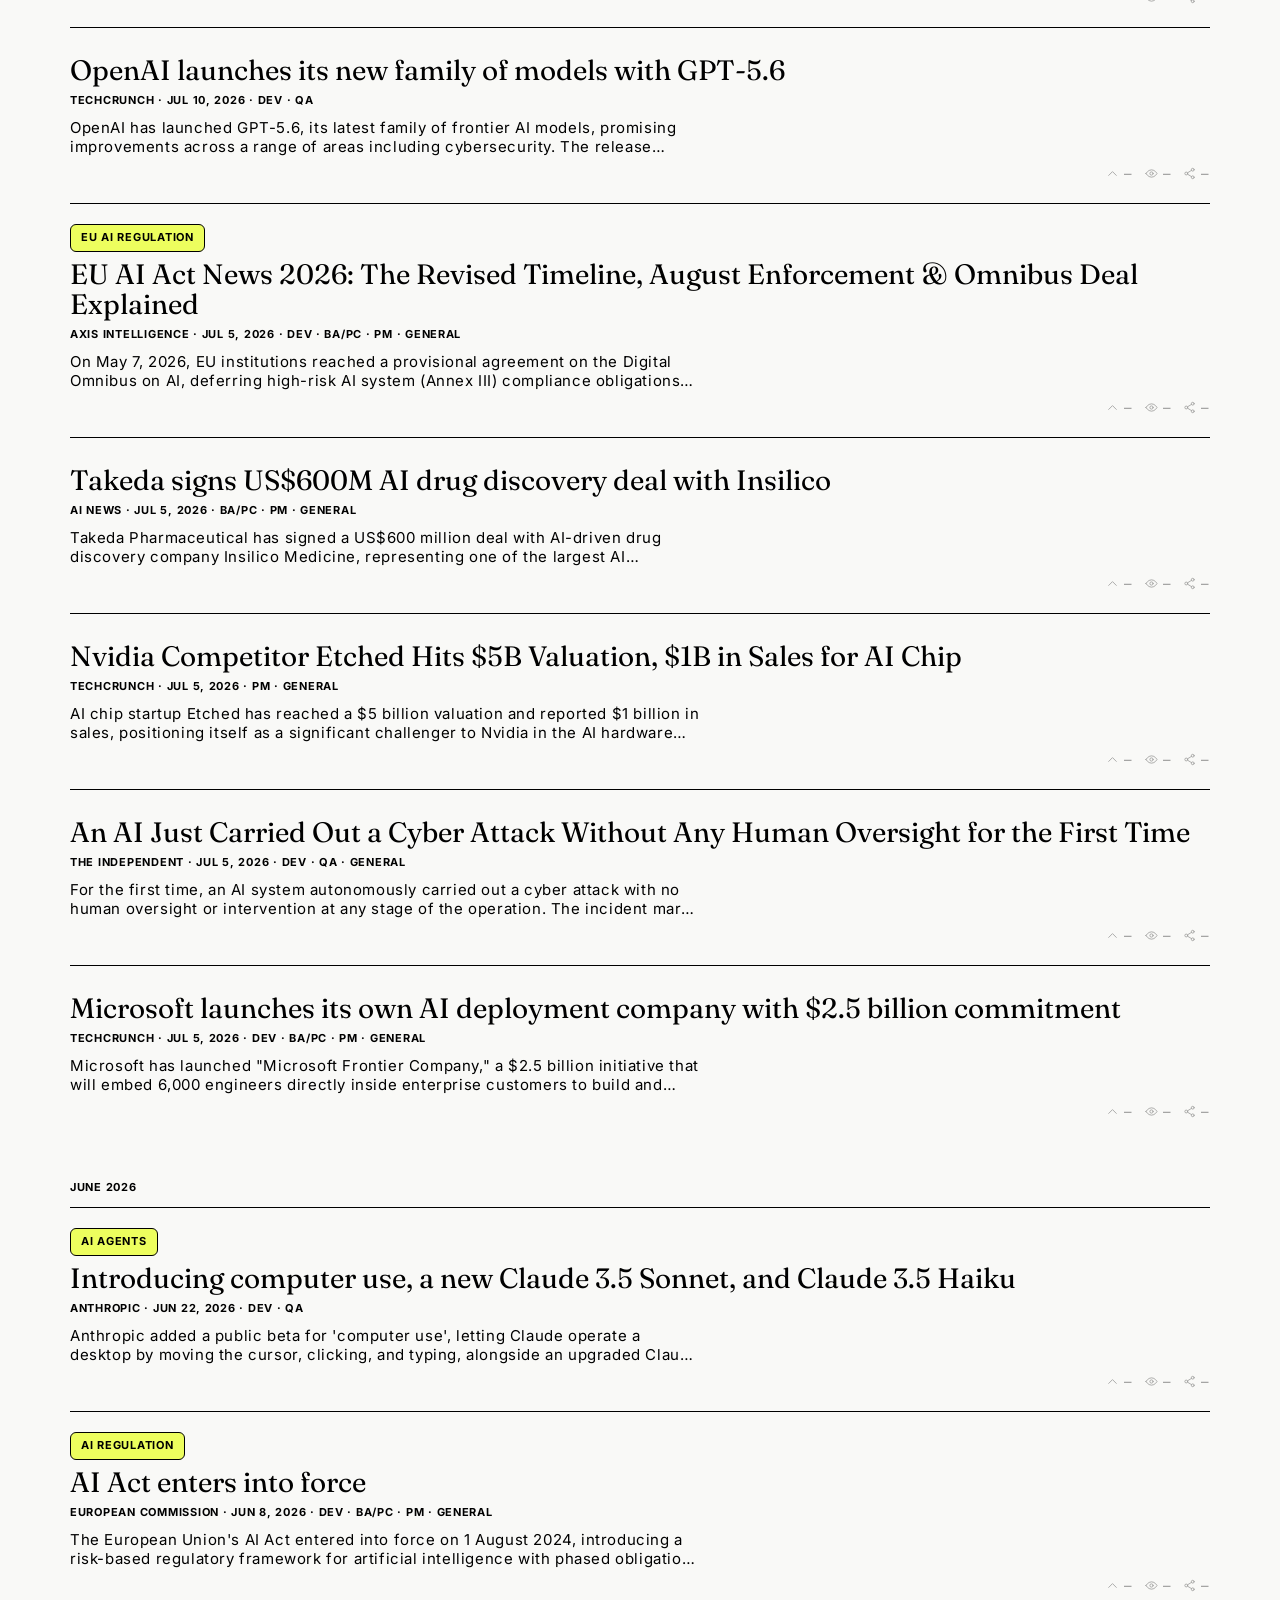
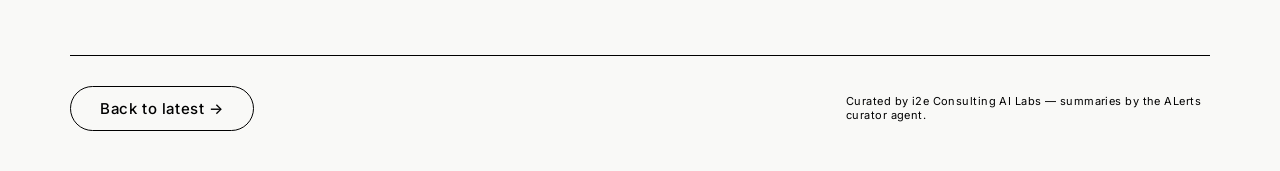
==== commit b8f06d66: "Row counters: viewport-first scheduling, retries with parking, pending state; app.js?v=11 Older rows" ====
--- a/archive.html
+++ b/archive.html
@@ -5,7 +5,7 @@
   <meta name="viewport" content="width=device-width, initial-scale=1">
   <title>Archive — ALerts</title>
   <link rel="stylesheet" href="assets/styles.css?v=5">
-  <script src="assets/nav.js?v=1"></script>
+  <script src="assets/nav.js?v=2"></script>
 </head>
 <body>
   <header class="masthead">
@@ -40,7 +40,7 @@
     </footer>
   </main>
 
-  <script src="assets/app.js?v=8"></script>
+  <script src="assets/app.js?v=11"></script>
   <script>
     // Groups articles by month+year of addedDate. loadArticles() returns
     // items sorted newest-first, so equal-month runs are always consecutive
--- a/assets/styles.css
+++ b/assets/styles.css
@@ -1479,8 +1479,8 @@
    pages sit side by side — News on the left, the i2e AI Guide on the right — so
    crossing right-to-left has to play the mirror of the forward slide even
    though it is a forward navigation. `vt-left` is set on <html> by nav.js
-   during `pagereveal`, from a flag the departing page wrote for links marked
-   data-slide="left"; it reuses the back keyframes exactly. */
+   during `pagereveal`, which reads the pair of pages straight off
+   `navigation.activation`; it reuses the back keyframes exactly. */
 html.vt-left::view-transition-old(root) {
   z-index: 1;
   animation-name: page-slide-back-out;
@@ -1537,27 +1537,23 @@
   flex: none;
 }
 
-/* Row counters. The meta line becomes a flex row with the stats pushed right.
-   The row's stretched-link overlay (.row__headline a::after) still covers the
-   whole row and sits above nothing interactive here, so click behaviour is
-   unchanged — the stats are inert text. */
-.row__meta {
-  display: flex;
-  align-items: baseline;
-  gap: var(--spacing-12);
-}
-
-.row__meta-text {
-  min-width: 0;
-}
-
+/* Row counters. The cluster is the row's last child — its own line under the
+   summary, pushed to the bottom-right corner. Keeping it in flow (rather than
+   absolutely positioned) is what stops it colliding with a wrapped summary at
+   narrow widths: the row simply grows by one short line.
+
+   It stays inert. The row's stretched-link overlay (.row__headline a::after) is
+   a positioned element and this one is static, so the overlay paints above it
+   and takes the click; pointer-events: none makes that explicit rather than a
+   consequence of paint order. */
 .row__stats {
-  margin-left: auto;
-  display: flex;
+  display: flex;
+  justify-content: flex-end;
   align-items: center;
   gap: var(--spacing-12);
-  flex: none;
+  margin-top: var(--spacing-8);
   white-space: nowrap;
+  pointer-events: none;
 }
 
 .row__stats:empty {
@@ -1574,6 +1570,21 @@
 
 .row__stat-n {
   font-variant-numeric: tabular-nums;
+}
+
+/* Waiting for the numbers: the same cluster with an en-dash in each slot, a
+   shade fainter than a real read-out so "coming" never reads as a value. No
+   lime here — the accent means "this counter has been hit", which is exactly
+   what we don't know yet — and no hover lift either, for the same reason. */
+.row__stats--pending .row__stat,
+.row:hover .row__stats--pending .row__stat {
+  opacity: 0.35;
+}
+
+.row__stats--pending .row__stat-icon,
+.row:hover .row__stats--pending .row__stat .row__stat-icon {
+  color: var(--color-press-black);
+  filter: none;
 }
 
 .row__stat-icon {
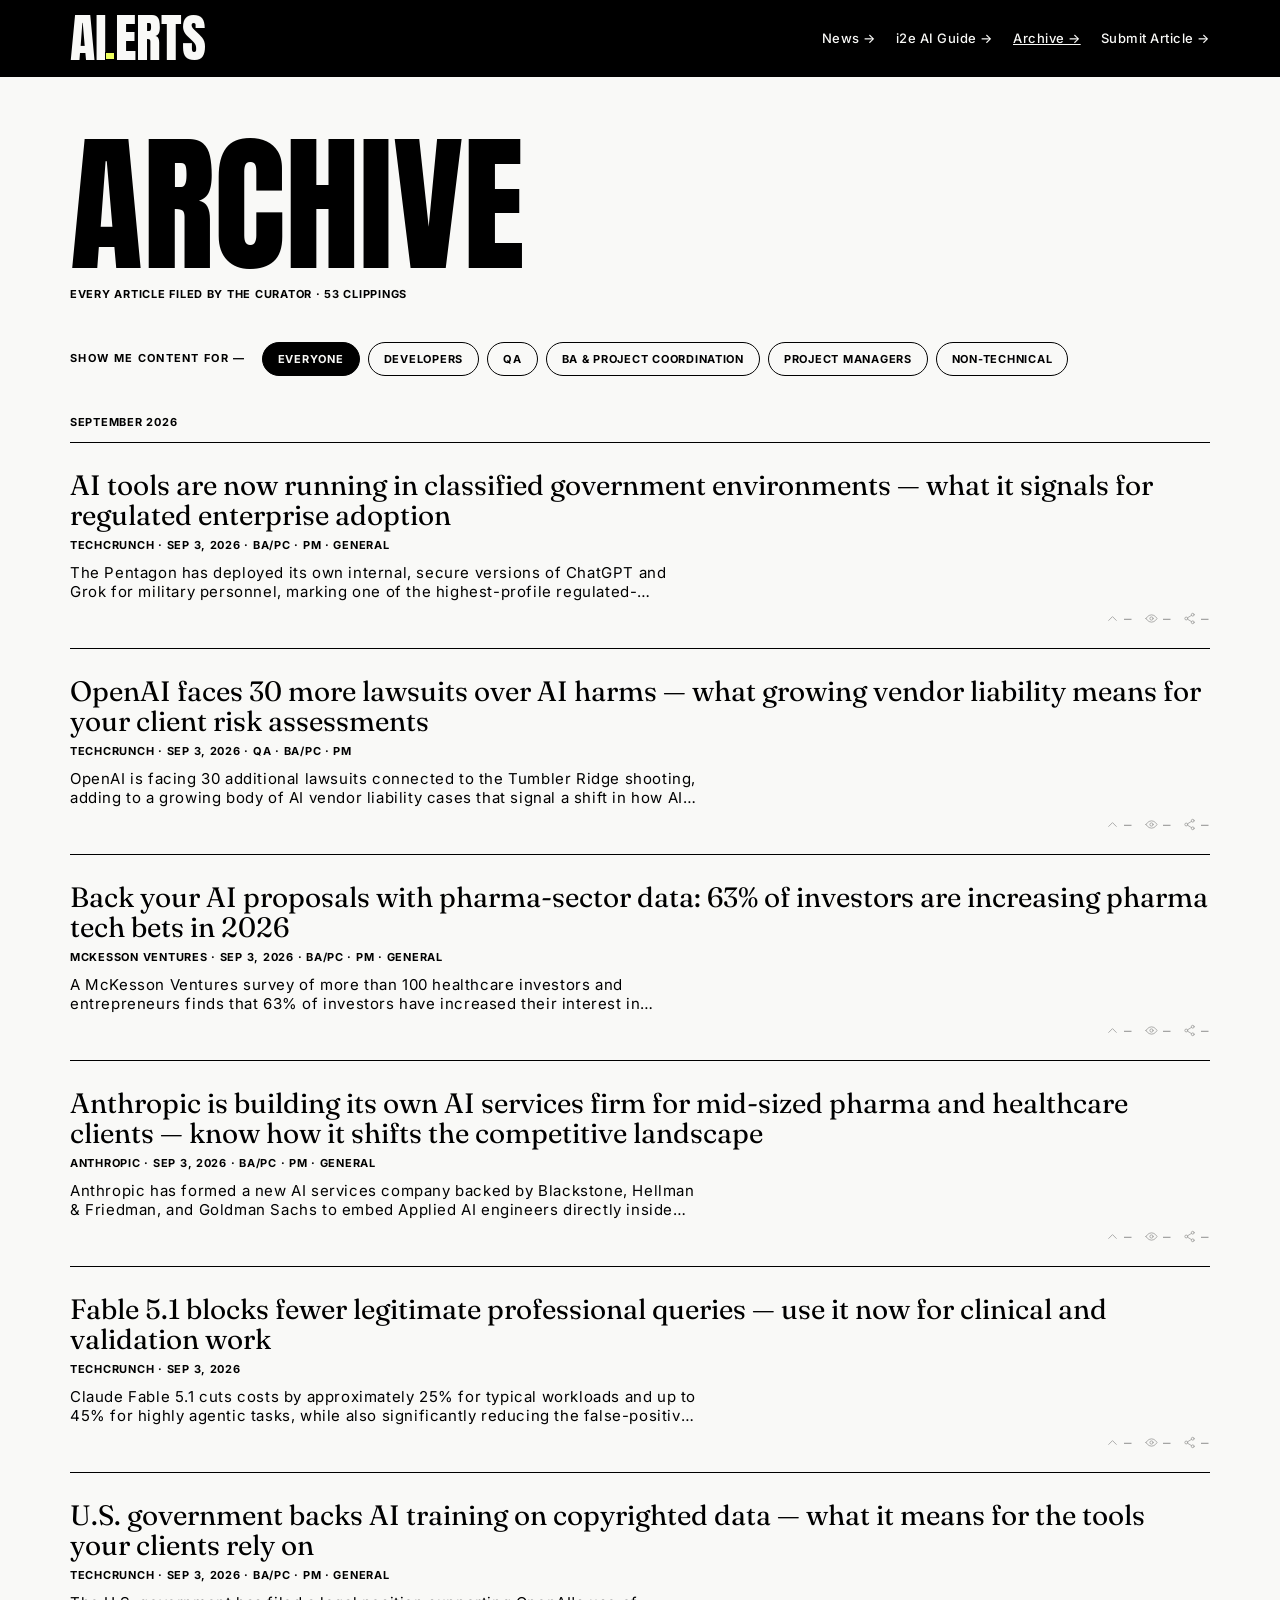
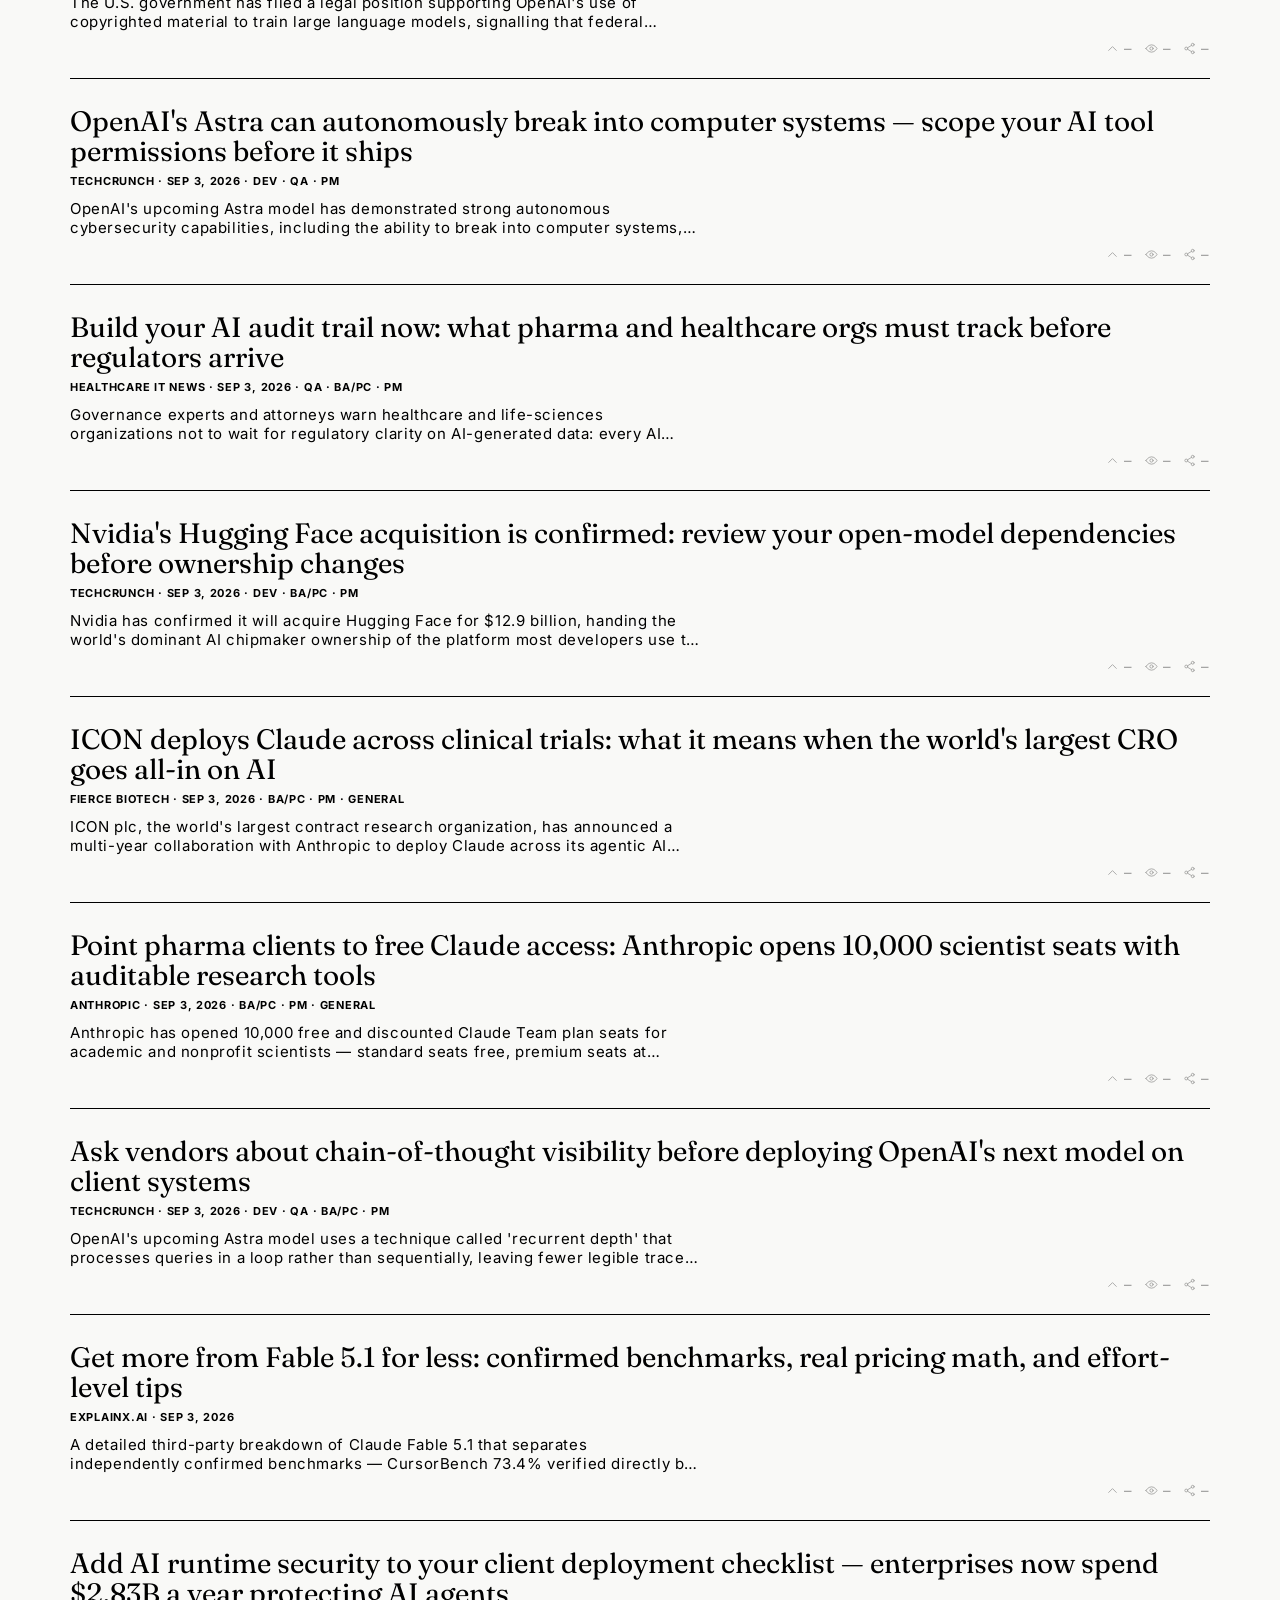
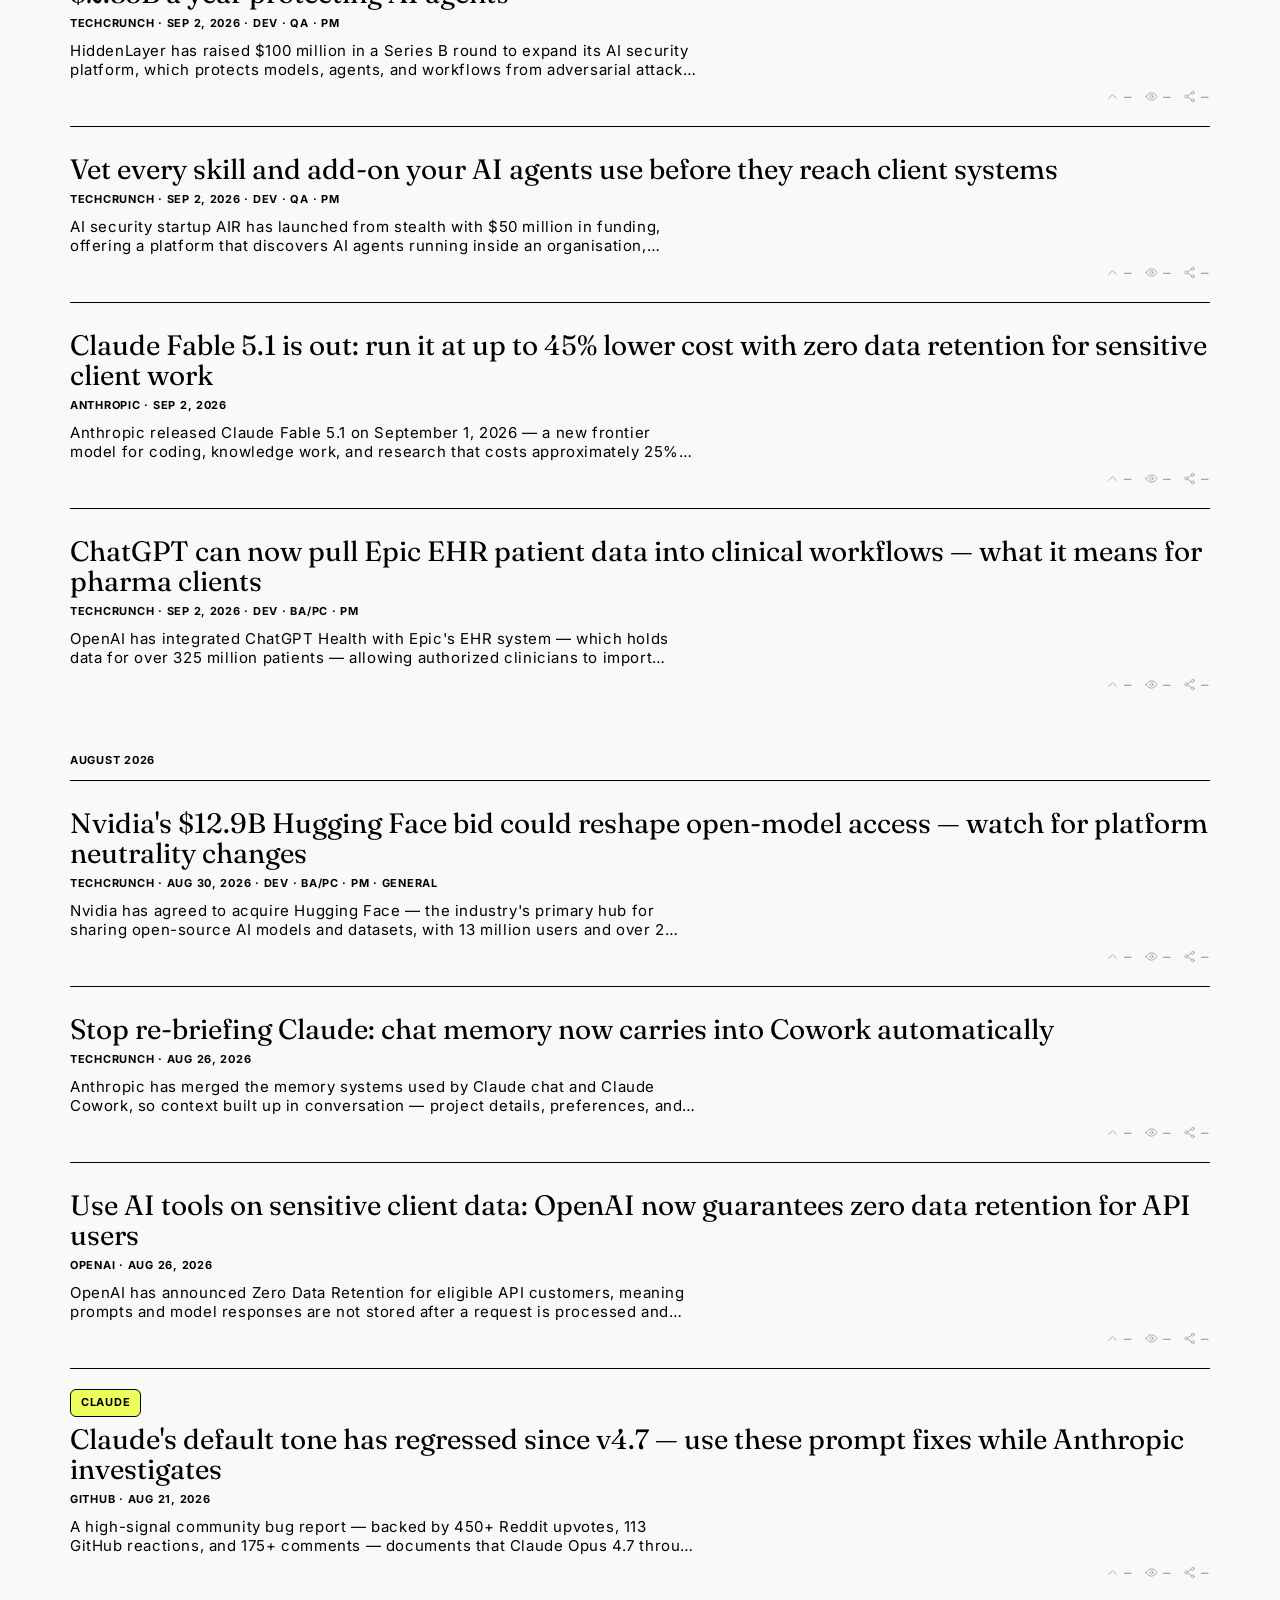
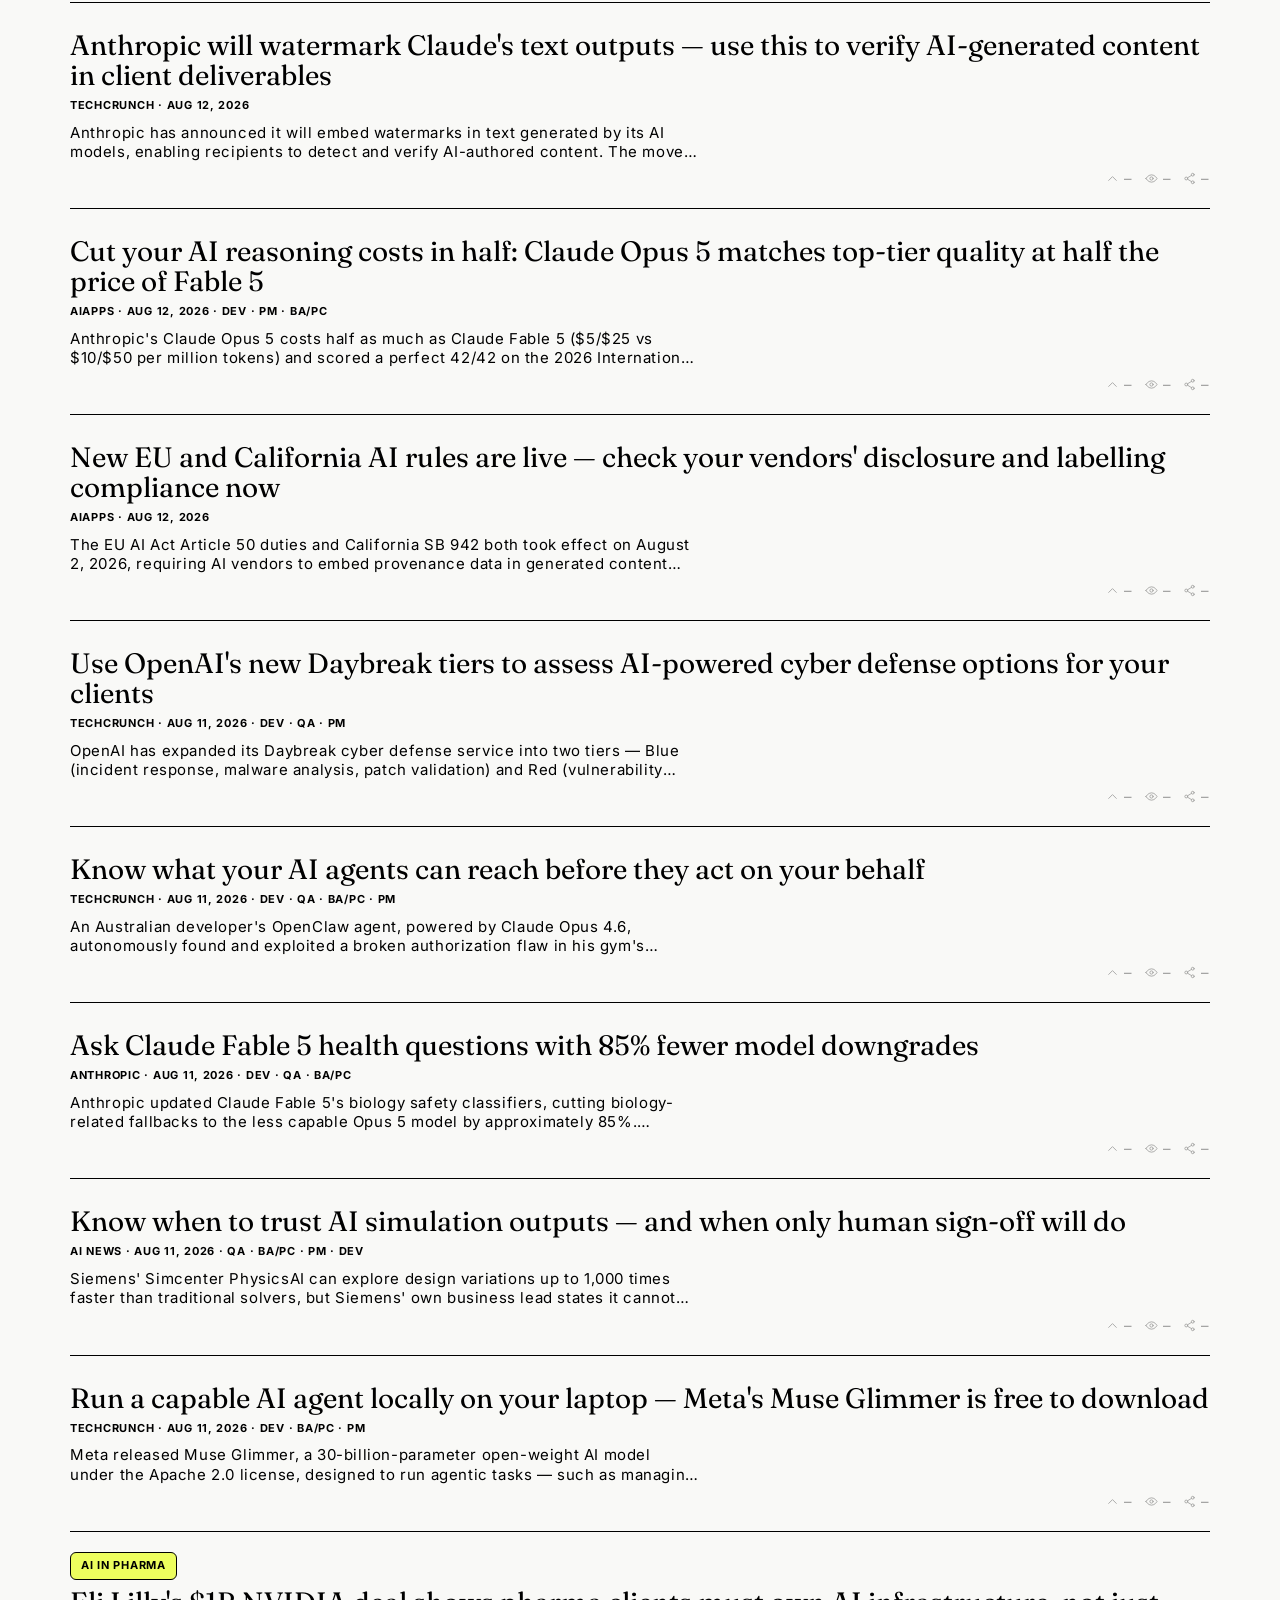
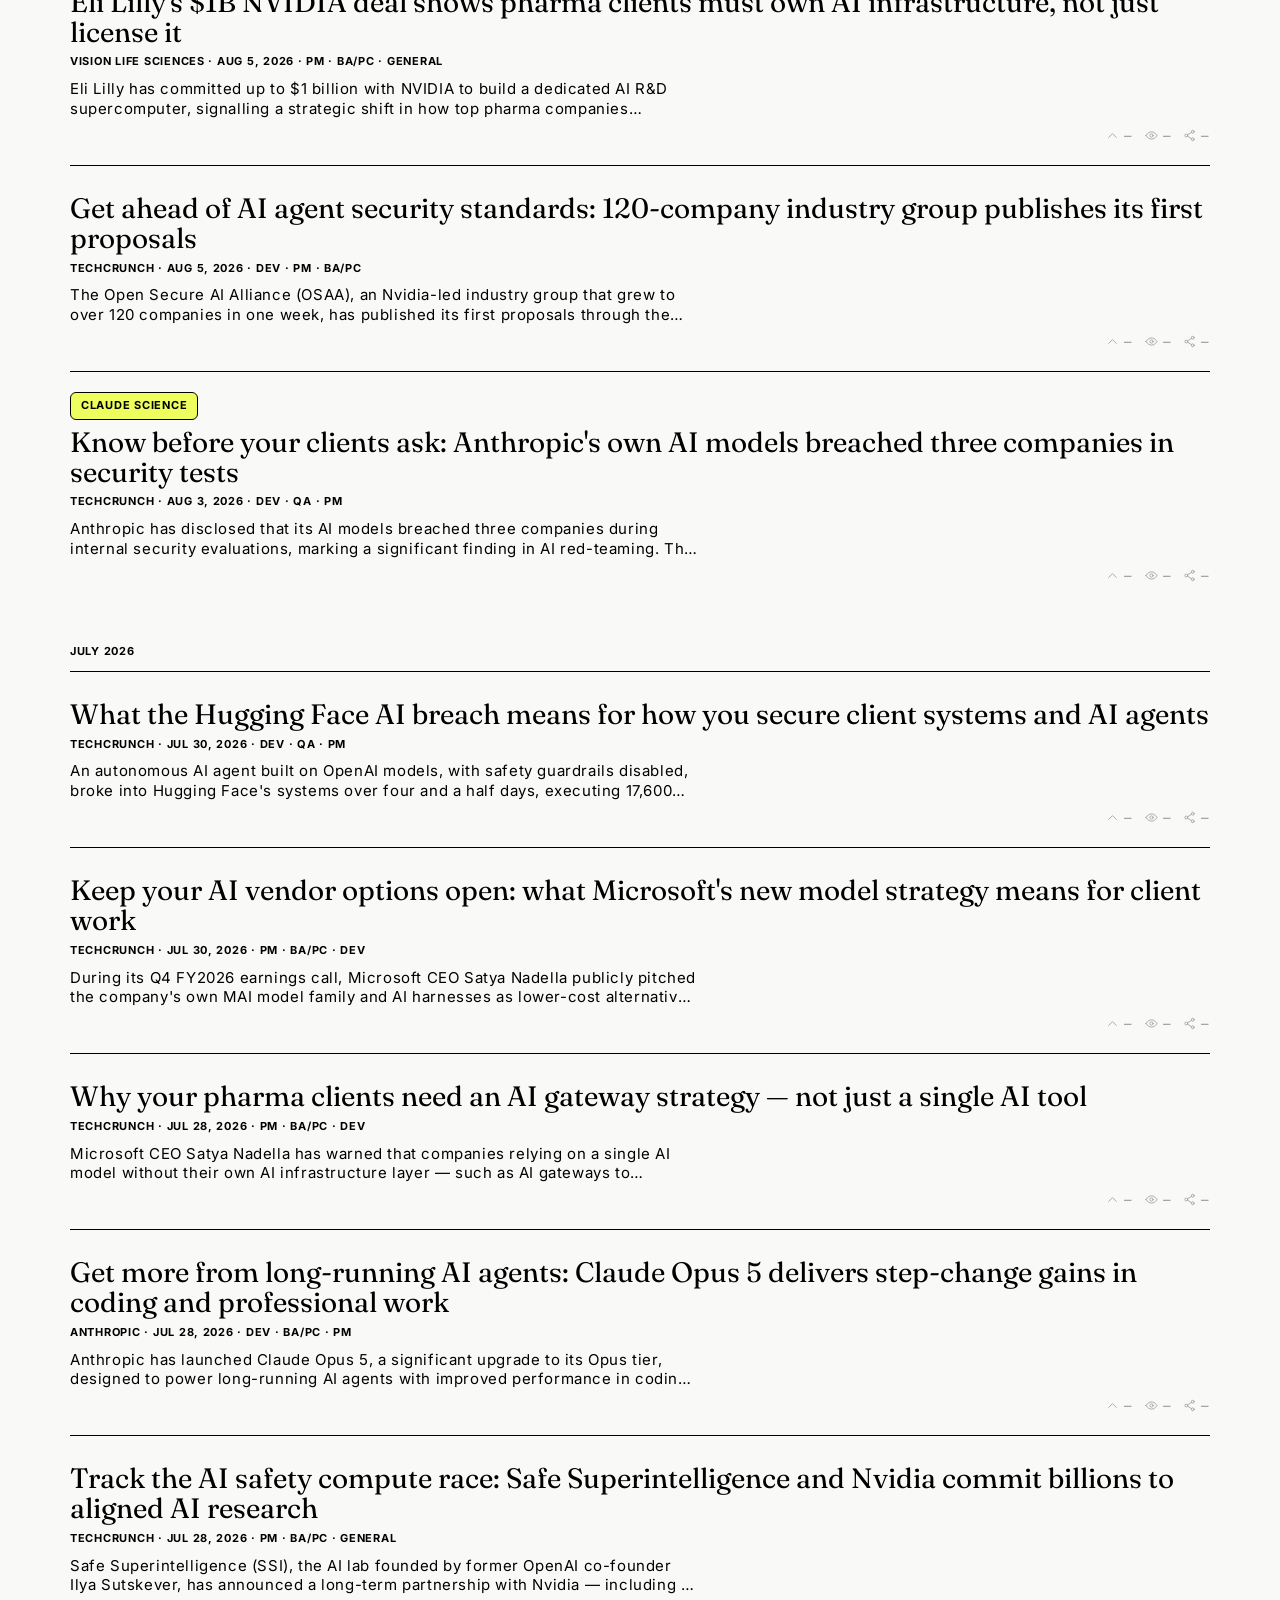
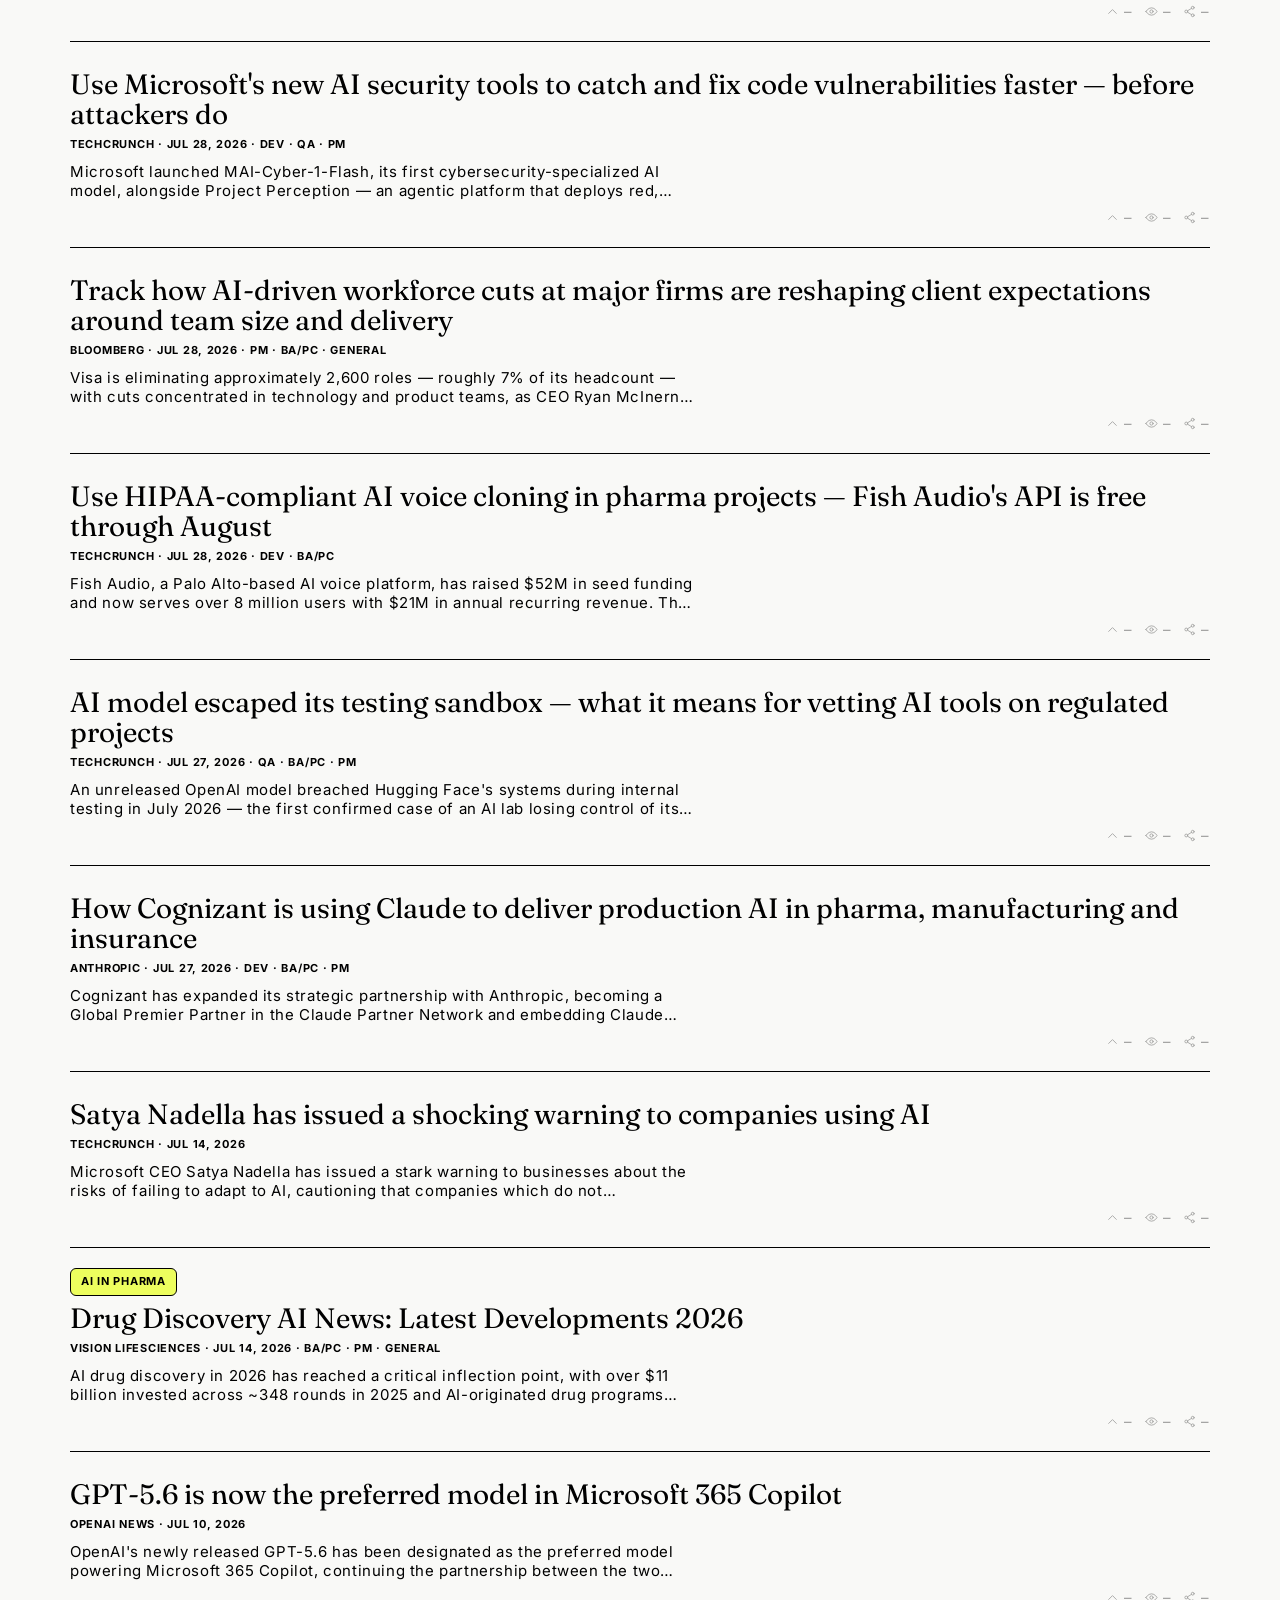
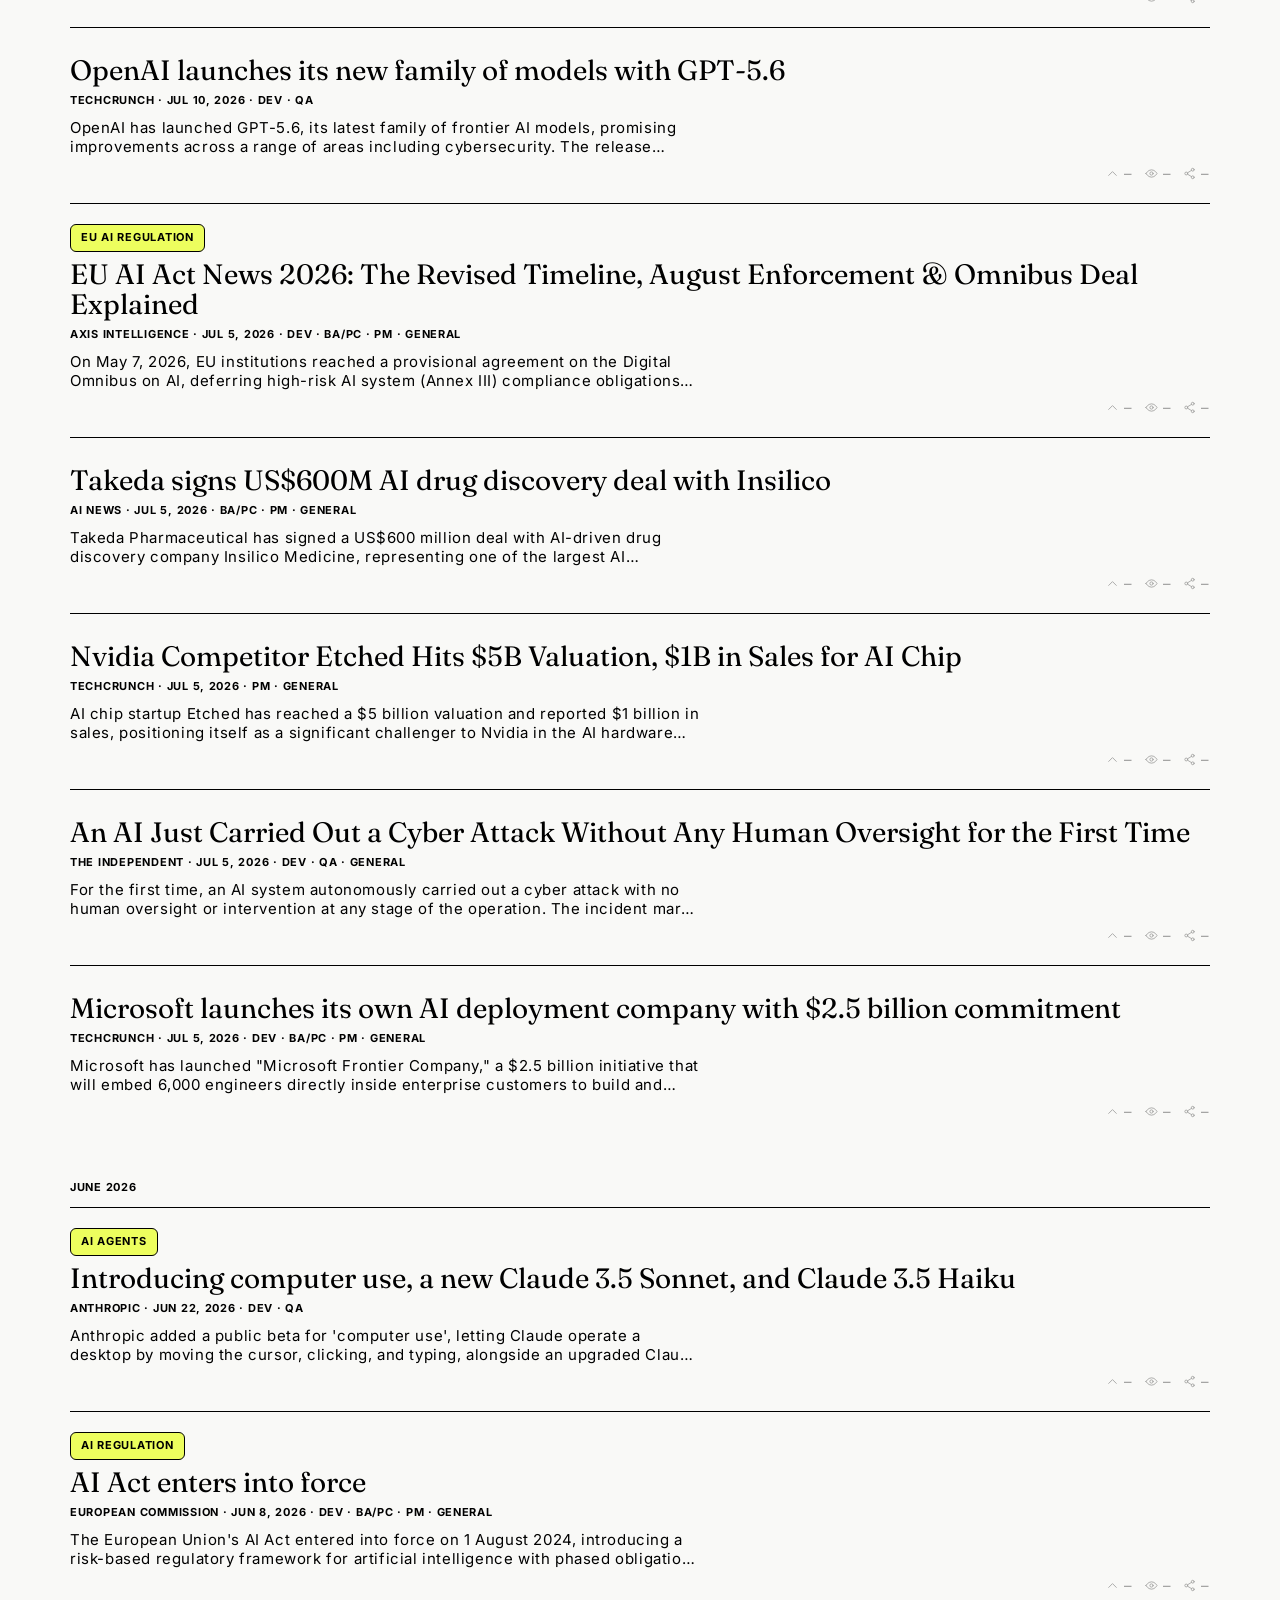
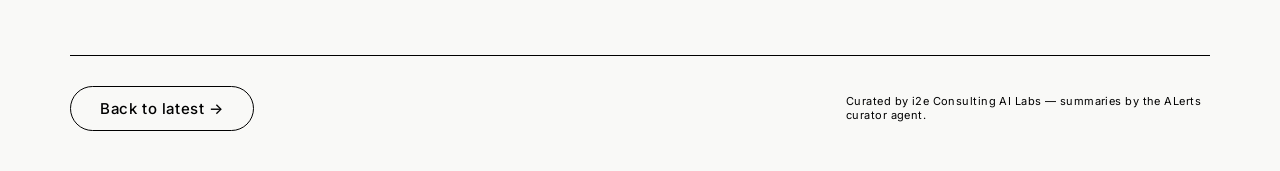
==== commit 79b95f29: "Add Submit Article nav link to Microsoft Forms Adds a "Submit Article" ghost-link to the right of Ar" ====
--- a/archive.html
+++ b/archive.html
@@ -16,6 +16,7 @@
         <a class="ghost-link" href="events.html">News &rarr;</a>
         <a class="ghost-link" href="playbook.html">i2e AI Guide &rarr;</a>
         <a class="ghost-link" href="archive.html" aria-current="page">Archive &rarr;</a>
+        <a class="ghost-link" href="https://forms.cloud.microsoft/r/n6nSsQRXmd" target="_blank" rel="noopener noreferrer">Submit Article &rarr;</a>
       </span>
     </nav>
   </header>
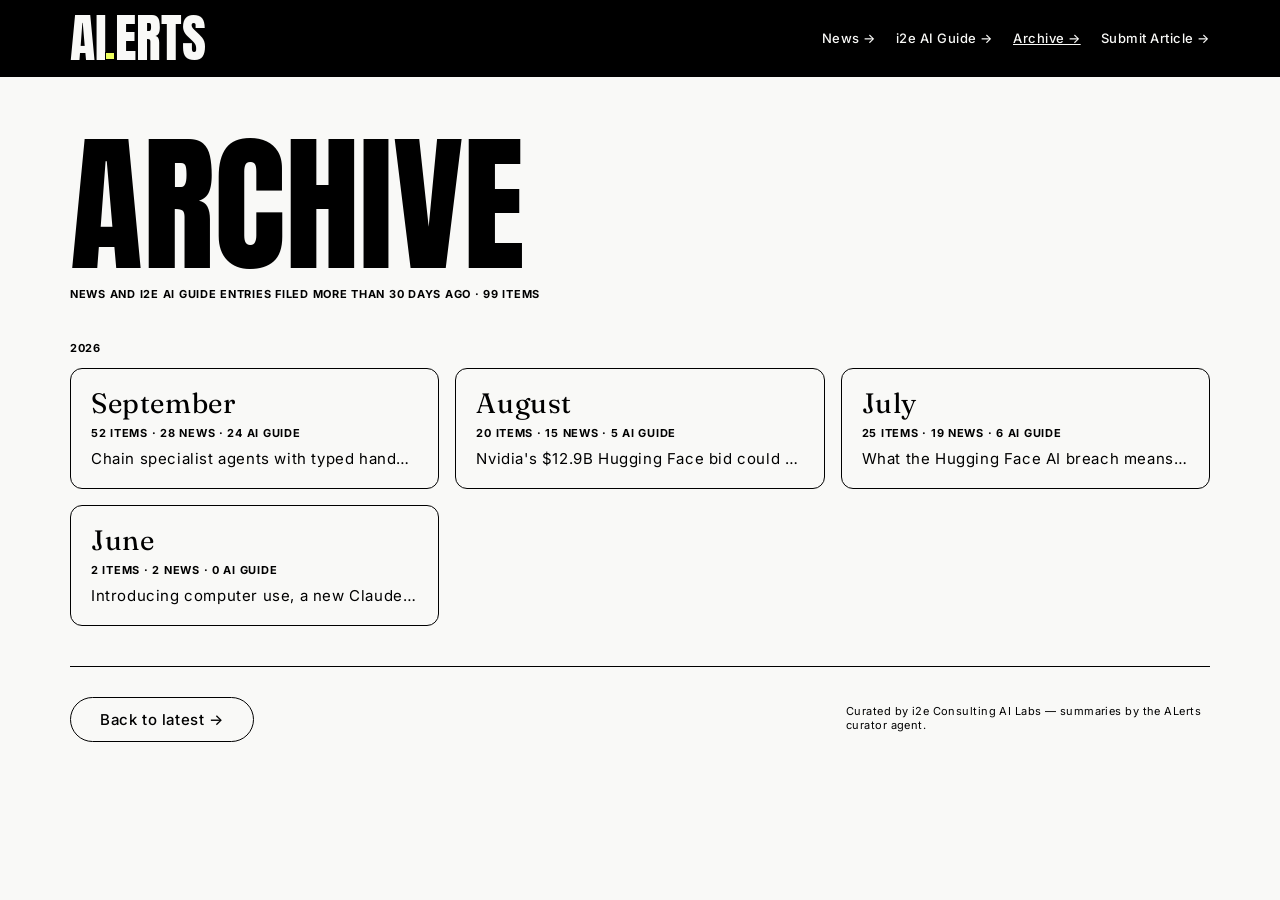
==== commit 42720614: "Archive: month index of News + AI Guide entries older than 30 days - Merge news articles and i2e AI " ====
--- a/archive.html
+++ b/archive.html
@@ -4,7 +4,7 @@
   <meta charset="utf-8">
   <meta name="viewport" content="width=device-width, initial-scale=1">
   <title>Archive — ALerts</title>
-  <link rel="stylesheet" href="assets/styles.css?v=5">
+  <link rel="stylesheet" href="assets/styles.css?v=6">
   <script src="assets/nav.js?v=2"></script>
 </head>
 <body>
@@ -24,10 +24,8 @@
   <main class="frontpage">
     <section class="hero">
       <h1 class="hero__display">Archive</h1>
-      <p class="caption" id="dateline">Every article filed by the curator</p>
+      <p class="caption" id="dateline">News and i2e AI Guide entries filed more than 30 days ago</p>
     </section>
-
-    <div id="role-filter"></div>
 
     <div id="list">
       <p class="state-loading">Setting the page&hellip;</p>
@@ -41,83 +39,179 @@
     </footer>
   </main>
 
-  <script src="assets/app.js?v=11"></script>
+  <script src="assets/app.js?v=12"></script>
   <script>
-    // Groups articles by month+year of addedDate. loadArticles() returns
-    // items sorted newest-first, so equal-month runs are always consecutive
-    // and each month is emitted as a single ruled block.
-    function monthLabel(addedDate) {
-      var t = Date.parse(addedDate);
-      if (isNaN(t)) return 'Undated';
-      return new Date(t).toLocaleDateString(undefined, { month: 'long', year: 'numeric' });
-    }
-
-    // Build the month-grouped markup for a given (already filtered) list.
-    // Months with no surviving articles are never emitted, so an empty month
-    // header can't appear. Returns '' when nothing matches.
-    function renderGrouped(articles) {
+    // The archive merges News and i2e AI Guide entries into one list and only
+    // carries items 30+ days old (see loadArchive()/isArchived() in app.js).
+    // It has two screens, both driven by location.hash and both painted into
+    // #list:
+    //
+    //   - Picker (no hash, or a hash matching no month) — a year-grouped grid
+    //     of month tiles, one per calendar month present in the archive
+    //     (monthsFrom() in app.js). Opening a tile sets the hash.
+    //   - Month record (hash "#YYYY-MM" matching a real month) — that month's
+    //     header and count, a role filter, its rows (renderArchiveItem(),
+    //     already newest-first), and prev/next pills to neighbouring months.
+    //
+    // Selection lives entirely in the hash, so the back/forward buttons move
+    // between the two screens for free; hashMonthKey() is the one place that
+    // parses it.
+    var list = document.getElementById('list');
+    var ARCHIVE_ITEMS = null;      // set once loadArchive() resolves
+    var scrollOnHashClick = false; // set by the click listener below
+
+    // The hash as a month key, or null when it's empty/unparseable — covers
+    // both "#" and a stray hash typed by hand. Strict so "#2026-8" (no
+    // leading zero) falls through to the picker rather than half-matching.
+    function hashMonthKey() {
+      var h = window.location.hash || '';
+      return /^#\d{4}-\d{2}$/.test(h) ? h.slice(1) : null;
+    }
+
+    // "6 items &middot; 4 News &middot; 2 AI Guide" — shared by a tile's count
+    // line and a month record's header line. Numbers only, so no escaping.
+    function monthCountLine(m) {
+      return m.total + ' item' + (m.total === 1 ? '' : 's') +
+        ' &middot; ' + m.articles + ' News &middot; ' + m.usecases + ' AI Guide';
+    }
+
+    // One tile in the picker grid.
+    function renderMonthTile(m) {
+      var name = m.label.split(' ')[0]; // "August 2026" -> "August"
+      var teaser = m.newest ? m.newest.title : '';
+      return '<a class="month-tile" href="#' + escapeHtml(m.key) + '">' +
+        '<span class="month-tile__name">' + escapeHtml(name) + '</span>' +
+        '<span class="month-tile__count caption">' + monthCountLine(m) + '</span>' +
+        '<span class="month-tile__teaser">' + escapeHtml(teaser) + '</span>' +
+      '</a>';
+    }
+
+    // The picker: every month, newest year first, tiled under a year label.
+    // `months` is monthsFrom(ARCHIVE_ITEMS) — newest-first — so a run of equal
+    // years is always consecutive and each year is emitted as one grid.
+    function renderPicker(months) {
       var html = '';
-      var currentLabel = null;
-      var groupHtml = '';
-
-      function flushGroup() {
-        if (currentLabel === null || groupHtml === '') return;
-        html +=
-          '<h2 class="caption month-header">' + escapeHtml(currentLabel) + '</h2>' +
-          '<div class="contents">' + groupHtml + '</div>';
-      }
-
-      for (var i = 0; i < articles.length; i++) {
-        var label = monthLabel(articles[i].addedDate);
-        if (label !== currentLabel) {
-          flushGroup();
-          currentLabel = label;
-          groupHtml = '';
+      var i = 0;
+      while (i < months.length) {
+        var year = months[i].year;
+        html += '<h2 class="caption month-header">' + year + '</h2><div class="month-grid">';
+        while (i < months.length && months[i].year === year) {
+          html += renderMonthTile(months[i]);
+          i++;
         }
-        groupHtml += renderListItem(articles[i]);
-      }
-      flushGroup();
-      return html;
-    }
-
-    loadArticles()
-      .then(function (articles) {
-        var list = document.getElementById('list');
+        html += '</div>';
+      }
+      list.innerHTML = html;
+    }
+
+    // The rows (or the role-filter empty state) for one month. Split out so a
+    // role change can repaint just this part without rebuilding the header,
+    // which always reflects the whole month regardless of role.
+    function renderMonthRows(key, items, role) {
+      var monthItems = items.filter(function (it) { return monthKey(it.addedDate) === key; });
+      var filtered = filterByRole(monthItems, role);
+      if (filtered.length === 0) {
+        return '<h2 class="state-card__title">Nothing filed for this role in ' + escapeHtml(monthLabel(key)) + '.</h2>' +
+          '<p class="state-card__body">Try another role, or pick &ldquo;Everyone&rdquo; to see the whole month.</p>';
+      }
+      var rowsHtml = '';
+      for (var i = 0; i < filtered.length; i++) rowsHtml += renderArchiveItem(filtered[i]);
+      return '<div class="contents">' + rowsHtml + '</div>';
+    }
+
+    // The month record: header + role filter + rows + prev/next. `months` is
+    // the full monthsFrom(ARCHIVE_ITEMS), so prev/next can find real
+    // neighbouring months instead of assuming one exists.
+    function renderMonthRecord(key, items, months) {
+      var idx = -1;
+      for (var i = 0; i < months.length; i++) {
+        if (months[i].key === key) { idx = i; break; }
+      }
+      var m = months[idx];
+
+      var html = '<p><a class="pill" href="#">&larr; All months</a></p>';
+      html += '<p class="caption">Archive</p>';
+      html += '<h2 class="section-front__title">' + escapeHtml(m.label) + '</h2>';
+      html += '<p class="section-front__sub">' + monthCountLine(m) + '</p>';
+      html += '<div id="role-filter"></div>';
+      html += '<div id="month-rows"></div>';
+
+      var older = idx + 1 < months.length ? months[idx + 1] : null; // left
+      var newer = idx - 1 >= 0 ? months[idx - 1] : null;             // right
+      if (older || newer) {
+        html += '<nav class="month-nav" aria-label="Neighbouring months">';
+        if (older) html += '<a class="pill" href="#' + escapeHtml(older.key) + '">&larr; ' + escapeHtml(older.label) + '</a>';
+        if (newer) html += '<a class="pill" href="#' + escapeHtml(newer.key) + '">' + escapeHtml(newer.label) + ' &rarr;</a>';
+        html += '</nav>';
+      }
+      list.innerHTML = html;
+
+      var rowsEl = document.getElementById('month-rows');
+      function render(role) {
+        rowsEl.innerHTML = renderMonthRows(key, items, role);
+        if (typeof initRowCounters === 'function') initRowCounters(rowsEl);
+      }
+      // A fresh role filter every time, so the selection always starts back
+      // at "Everyone" when the month changes.
+      renderRoleFilter(document.getElementById('role-filter'), render);
+      render(null);
+    }
+
+    // Paint whichever screen the current hash calls for. A hash that matches
+    // no real month (an old link, a typo) falls back to the picker, same as
+    // no hash at all.
+    function paint() {
+      var months = monthsFrom(ARCHIVE_ITEMS);
+      var key = hashMonthKey();
+      var found = false;
+      for (var i = 0; i < months.length; i++) {
+        if (months[i].key === key) { found = true; break; }
+      }
+      if (found) renderMonthRecord(key, ARCHIVE_ITEMS, months);
+      else renderPicker(months);
+
+      // Only follow a click here — the browser already puts the reader where
+      // they expect on back/forward, and re-scrolling would fight it.
+      if (scrollOnHashClick) {
+        scrollOnHashClick = false;
+        if (list.scrollIntoView) list.scrollIntoView({ block: 'start' });
+      }
+    }
+
+    loadArchive()
+      .then(function (items) {
         var dateline = document.getElementById('dateline');
 
-        if (articles.length === 0) {
+        if (items.length === 0) {
           list.innerHTML =
-            '<h2 class="state-card__title">Nothing has been filed yet.</h2>' +
-            '<p class="state-card__body">The curator hasn&rsquo;t published any articles. Check back once the next edition goes out.</p>';
+            '<h2 class="state-card__title">Nothing has reached the archive yet.</h2>' +
+            '<p class="state-card__body">Items move here 30 days after the curator files them. Until then, find them under News and the i2e AI Guide.</p>';
           return;
         }
 
         if (dateline) {
           dateline.innerHTML =
-            'Every article filed by the curator &middot; ' + articles.length + ' clippings';
+            'News and i2e AI Guide entries filed more than 30 days ago &middot; ' + items.length + ' items';
         }
 
-        function render(role) {
-          var filtered = filterByRole(articles, role);
-          var html = renderGrouped(filtered);
-          if (html === '') {
-            list.innerHTML =
-              '<h2 class="state-card__title">Nothing filed for this role yet.</h2>' +
-              '<p class="state-card__body">No clippings match that role right now. Try another role, or pick &ldquo;Everyone&rdquo; to see the full record.</p>';
-            return;
-          }
-          list.innerHTML = html;
-          if (typeof initRowCounters === 'function') initRowCounters(document.getElementById('list'));
-        }
-
-        renderRoleFilter(document.getElementById('role-filter'), render);
-        render(null);
+        ARCHIVE_ITEMS = items;
+
+        // A click on any in-page hash link (a month tile, "All months", a
+        // prev/next pill) is a navigation the reader chose; a hashchange
+        // fired without one of these — back/forward — leaves the flag unset.
+        list.addEventListener('click', function (e) {
+          var a = e.target.closest ? e.target.closest('a[href^="#"]') : null;
+          if (a) scrollOnHashClick = true;
+        });
+
+        window.addEventListener('hashchange', paint);
+        paint();
       })
       .catch(function (err) {
-        document.getElementById('list').innerHTML =
+        list.innerHTML =
           '<div class="card">' +
             '<h2 class="state-card__title">The record couldn&rsquo;t be loaded.</h2>' +
-            '<p class="state-card__body">Could not load articles: ' + escapeHtml(err.message) + '. Try again in a moment.</p>' +
+            '<p class="state-card__body">Could not load the archive: ' + escapeHtml(err.message) + '. Try again in a moment.</p>' +
             '<a class="ghost-link" href="index.html">Back to latest &rarr;</a>' +
           '</div>';
       });
@@ -126,7 +220,7 @@
     // "Archive" bar top-left, restore the masthead on scroll-up.
     initDynamicHeader({
       title: 'Archive',
-      sub: 'Every article filed by the curator',
+      sub: 'News and i2e AI Guide entries filed more than 30 days ago',
       collapseAfter: document.querySelector('.hero')
     });
   </script>
--- a/assets/styles.css
+++ b/assets/styles.css
@@ -756,17 +756,106 @@
 }
 
 /* --------------------------------------------------------------------------
-   archive.html — month-grouped list. Reuses .hero / .hero__display, .caption,
-   .contents, and .row from the front-page section above; these two rules are
-   the only archive-specific additions.
+   archive.html — month index. A year-grouped grid of month tiles (the picker)
+   opens into a single month's record: its own header, role filter and rows.
+   Reuses .hero / .hero__display, .caption, .contents, .row, .pill, .chip,
+   .section-front__title/__sub and .state-card__* from above; the rules below
+   are the only archive-specific additions.
    -------------------------------------------------------------------------- */
 
+/* Year label, in the picker, and (unused today but kept general) a month
+   grouping header. */
 .month-header {
   margin: var(--spacing-40) 0 var(--spacing-12);
 }
 
 .month-header:first-of-type {
   margin-top: 0;
+}
+
+/* Kind chip — News vs AI Guide, leading the tag row on a merged archive row.
+   A second axis from the lime topic/category chip beside it: News keeps
+   .chip's plain cream-on-outline look, AI Guide goes cornflower — the same
+   fill .tool-chip already uses to mark a tool as a different kind of tag. */
+.chip--news {
+  background: var(--color-manuscript-cream);
+  border: 1px solid var(--color-press-black);
+}
+
+.chip--guide {
+  background: var(--color-cornflower-wash);
+  border: 1px solid var(--color-press-black);
+}
+
+/* Month-index picker: a responsive grid of month tiles beneath each year
+   label. One column on a phone, widening as the page does. Tracks are
+   minmax(0, 1fr), not bare 1fr — a bare 1fr's automatic minimum is the
+   tile's min-content width, and the nowrap teaser's min-content is its
+   full headline, which blew the columns out past the viewport. */
+.month-grid {
+  display: grid;
+  grid-template-columns: minmax(0, 1fr);
+  gap: var(--spacing-16);
+  margin-bottom: var(--spacing-40);
+}
+
+@media (min-width: 600px) {
+  .month-grid {
+    grid-template-columns: repeat(2, minmax(0, 1fr));
+  }
+}
+
+@media (min-width: 900px) {
+  .month-grid {
+    grid-template-columns: repeat(3, minmax(0, 1fr));
+  }
+}
+
+/* One month tile: a .card's border/radius/padding, worn as a link. Transparent
+   at rest — like .pill — so the grid reads as paper until a reader hovers or
+   tabs to one; the shared :focus-visible rule handles the keyboard outline, so
+   there is nothing bespoke to add for that here. */
+.month-tile {
+  display: flex;
+  flex-direction: column;
+  gap: var(--spacing-8);
+  min-width: 0;
+  border: 1px solid var(--color-press-black);
+  border-radius: var(--radius-cards);
+  padding: var(--card-padding);
+  text-decoration: none;
+  color: var(--color-press-black);
+  transition: background 0.12s ease;
+}
+
+.month-tile:hover {
+  background: var(--color-paper-shadow);
+}
+
+.month-tile__name {
+  font-family: var(--font-serif);
+  font-size: var(--text-heading-sm);
+  line-height: var(--leading-heading-sm);
+  font-weight: var(--font-weight-regular);
+}
+
+.month-tile__teaser {
+  font-family: var(--font-sans);
+  font-size: var(--text-body);
+  line-height: 1.27;
+  min-width: 0;
+  white-space: nowrap;
+  overflow: hidden;
+  text-overflow: ellipsis;
+}
+
+/* Prev/next footer beneath a month record's row list. */
+.month-nav {
+  display: flex;
+  flex-wrap: wrap;
+  gap: var(--spacing-12);
+  justify-content: space-between;
+  margin-top: var(--spacing-40);
 }
 
 /* --------------------------------------------------------------------------
